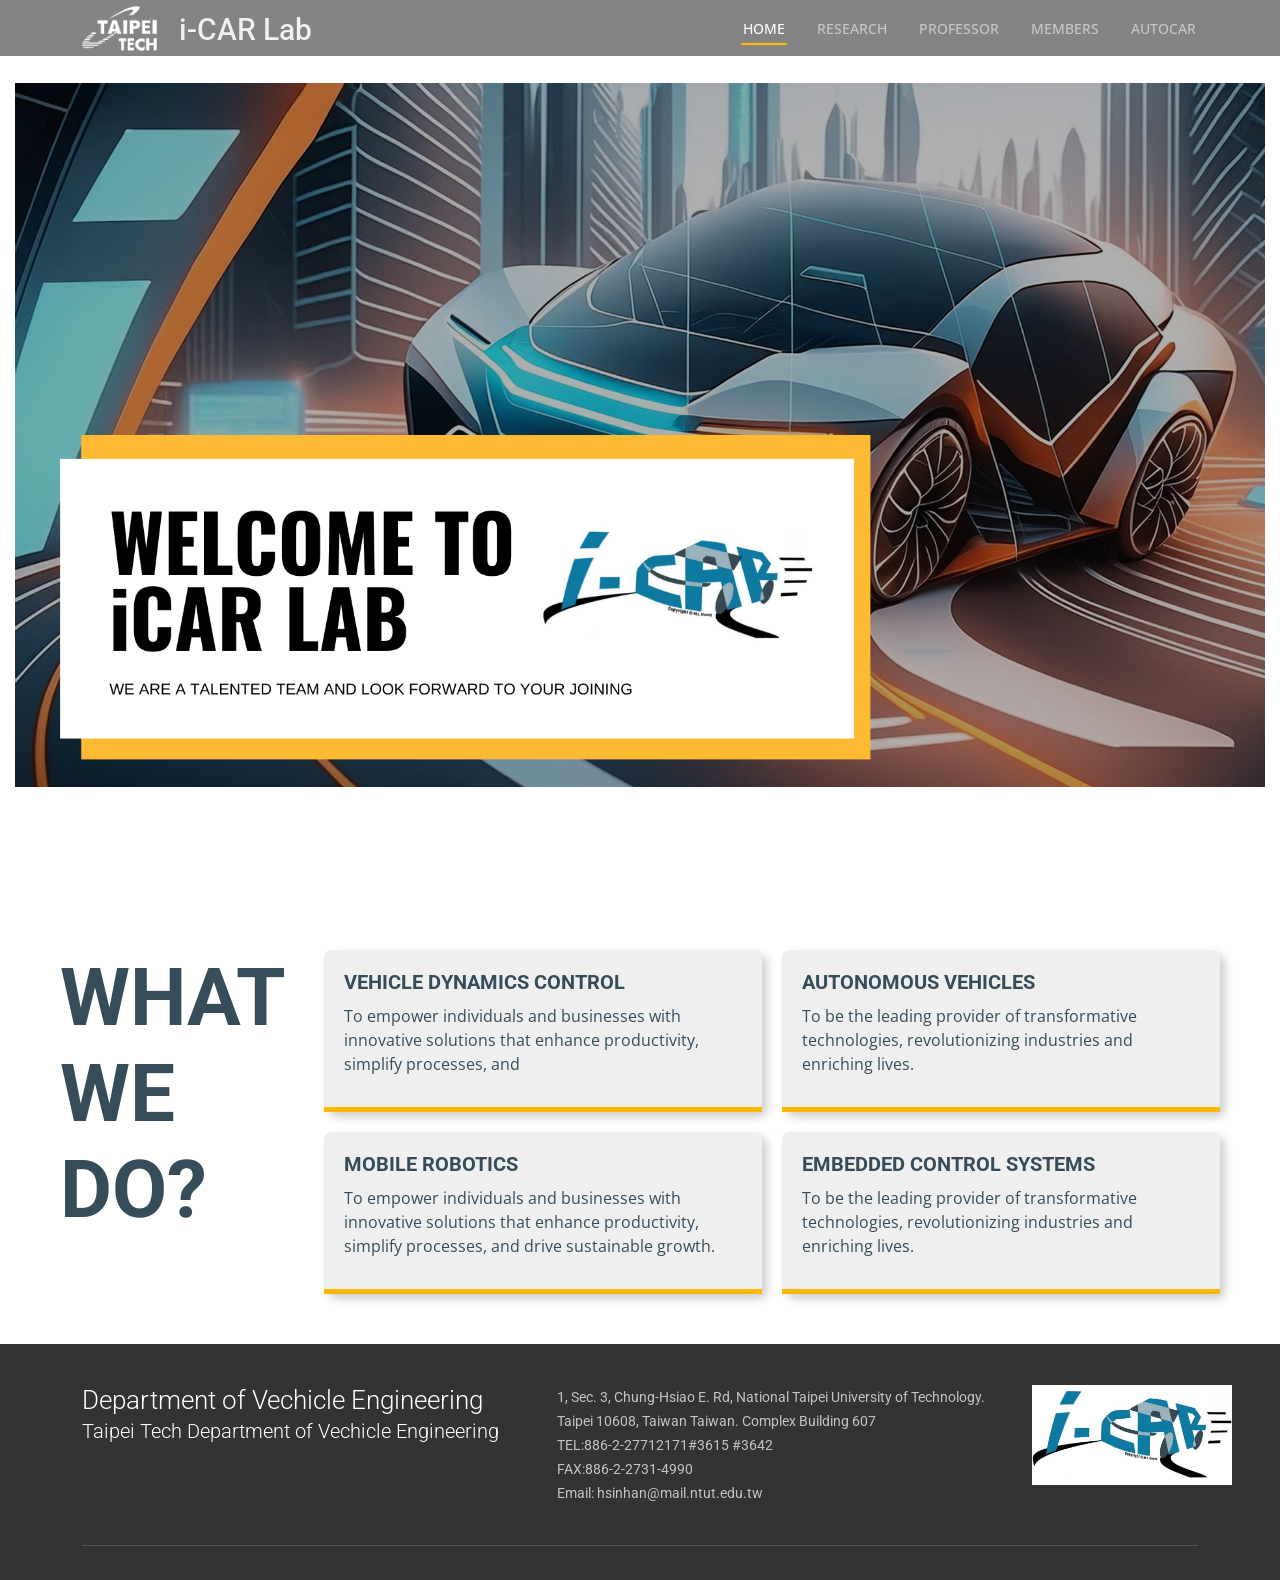
==== index.html @ d176ecb9 "update member" ====
<!DOCTYPE html>
<html lang="en">

<head>
  <meta charset="utf-8">
  <meta content="width=device-width, initial-scale=1.0" name="viewport">

  <title>i-CAR Lab</title>
  <meta content="" name="description">
  <meta content="" name="keywords">

  <!-- Favicons -->
  <link href="assets/img/logo.jpg" rel="icon">
  <link href="assets/img/logo.jpg" rel="apple-touch-icon">

  <!-- Google Fonts -->
  <link rel="preconnect" href="https://fonts.googleapis.com">
  <link rel="preconnect" href="https://fonts.gstatic.com" crossorigin>
  <link href="https://fonts.googleapis.com/css2?family=Open+Sans:ital,wght@0,300;0,400;0,500;0,600;0,700;1,300;1,400;1,600;1,700&family=Roboto:ital,wght@0,300;0,400;0,500;0,600;0,700;1,300;1,400;1,500;1,600;1,700&family=Work+Sans:ital,wght@0,300;0,400;0,500;0,600;0,700;1,300;1,400;1,500;1,600;1,700&display=swap" rel="stylesheet">

  <!-- Vendor CSS Files -->
  <link href="assets/vendor/bootstrap/css/bootstrap.min.css" rel="stylesheet">
  <link href="assets/vendor/bootstrap-icons/bootstrap-icons.css" rel="stylesheet">
  <link href="assets/vendor/fontawesome-free/css/all.min.css" rel="stylesheet">
  <link href="assets/vendor/aos/aos.css" rel="stylesheet">
  <link href="assets/vendor/glightbox/css/glightbox.min.css" rel="stylesheet">
  <link href="assets/vendor/swiper/swiper-bundle.min.css" rel="stylesheet">

  <!-- Template Main CSS File -->
  <link href="assets/css/main.css" rel="stylesheet">

  <!-- =======================================================
  * Template Name: UpConstruction
  * Updated: Mar 10 2023 with Bootstrap v5.2.3
  * Template URL: https://bootstrapmade.com/upconstruction-bootstrap-construction-website-template/
  * Author: BootstrapMade.com
  * License: https://bootstrapmade.com/license/
  ======================================================== -->
</head>

<body>
  <!-- ======= Hero Section ======= -->
  <section id="homepage">
    <div class="homepage-container">
      <a href="index.html" class="homepage-logo" data-aos="zoom-in"><img src="assets/img/2.png" alt=""></a>
    </div>
  </section><!-- End Hero -->

  <!-- ======= Header ======= -->
  <header id="header" class="fixed-top" style="background-color: rgba(22, 22, 21, 0.527)">
    <div class="container-fluid container-xl d-flex align-items-center justify-content-between" >
     
      <a href="index.html"  class="logo d-flex align-items-center">
        <img src="assets/img/rpage_wLogo.png" >
        <h1 class="test">	&ensp; i-CAR Lab</h1>
      </a>
     
      <nav id="navmenu" class="navmenu">
        <ul>
          <li><a href="index.html" class="active">Home</a></li>
          <li><a href="research.html">Research</a></li>
          <li><a href="professor.html">Professor</a></li>
          <li><a href="member.html">Members</a></li>
          <li><a href="autocar.html">AutoCar</a></li>
        </ul>
        <i class="mobile-nav-toggle d-xl-none bi bi-list"></i>
      </nav><!-- .navmenu -->

    </div>
  </header><!-- End Header -->


  <main id="main">

     <!-- ======= What We Do ======= -->
    <section class="what-we-do">

      <div class="intro-container">
        <h2>WHAT WE DO?</h2>

        <div class="grid-container">
          <div class="grid-item">
            <h3>VEHICLE DYNAMICS CONTROL</h3>
            <p>To empower individuals and businesses with innovative solutions that enhance productivity, simplify processes, and</p>
        </div>
        <div class="grid-item">
            <h3>AUTONOMOUS VEHICLES</h3>
            <p>To be the leading provider of transformative technologies, revolutionizing industries and enriching lives.</p>
        </div>
        <div class="grid-item">
            <h3>MOBILE ROBOTICS</h3>
            <p>To empower individuals and businesses with innovative solutions that enhance productivity, simplify processes, and drive sustainable growth.</p>
        </div>
        <div class="grid-item">
            <h3>EMBEDDED CONTROL SYSTEMS</h3>
            <p>To be the leading provider of transformative technologies, revolutionizing industries and enriching lives.</p>
        </div>

      </div>

    </section>

  </main><!-- End #main -->

  <!-- ======= Footer ======= -->
  <footer id="footer" class="footer">
   <div class="footer-content position-relative">
      <div class="container">
        <div class="row">
          <div class="col-lg-5 col-md-5 footer-info" >
            <br>
            <h3>Department of Vechicle Engineering</h3>
            <h5>Taipei Tech Department of Vechicle Engineering</h5>
            <br>
          </div>  <!--End footer info column-->

          
          <div class="col-lg-5 col-md-5 footer-links">
            <br>
            <p>
              1, Sec. 3, Chung-Hsiao E. Rd, National Taipei University of Technology.<br>
              Taipei 10608, Taiwan Taiwan. Complex Building 607<br>
              TEL:886-2-27712171#3615 #3642<br>
              FAX:886-2-2731-4990<br>
              Email: hsinhan@mail.ntut.edu.tw<br>
              <br>
          </p>
          </div><!-- End footer links column-->

          <div class="col-lg-2 col-md-2 footer-address">
            <br>
            <img src="assets/img/footer logo.jpg" height="100" width="200">
            <br>
          </div><!-- End footer links column-->
        </div>
      </div>
   </div>

   <div class="footer-legal text-center position-relative">
      <div class="container">
        <div class="copyright">
          <!-- &copy; Copyright <strong><span>UpConstruction</span></strong>. All Rights Reserved -->
        </div>
        <div class="credits">
          <!-- All the links in the footer should remain intact. -->
          <!-- You can delete the links only if you purchased the pro version. -->
          <!-- Licensing information: https://bootstrapmade.com/license/ -->
          <!-- Purchase the pro version with working PHP/AJAX contact form: https://bootstrapmade.com/upconstruction-bootstrap-construction-website-template/ -->
          <!-- Designed by <a href="https://bootstrapmade.com/">BootstrapMade</a> -->
        </div>
      </div>
   </div>

  </footer>
  <!-- End Footer -->

  <a href="#" class="scroll-top d-flex align-items-center justify-content-center"><i class="bi bi-arrow-up-short"></i></a>

  <div id="preloader"></div>

  <!-- Vendor JS Files -->
  <script src="assets/vendor/bootstrap/js/bootstrap.bundle.min.js"></script>
  <script src="assets/vendor/aos/aos.js"></script>
  <script src="assets/vendor/glightbox/js/glightbox.min.js"></script>
  <script src="assets/vendor/isotope-layout/isotope.pkgd.min.js"></script>
  <script src="assets/vendor/swiper/swiper-bundle.min.js"></script>
  <script src="assets/vendor/purecounter/purecounter_vanilla.js"></script>
  <script src="assets/vendor/php-email-form/validate.js"></script>

  <!-- Template Main JS File -->
  <script src="assets/js/main.js"></script>
  
  
</body>

</html>
---- assets/css/main.css ----
/**
* Template Name: UpConstruction
* Updated: Mar 10 2023 with Bootstrap v5.2.3
* Template URL: https://bootstrapmade.com/upconstruction-bootstrap-construction-website-template/
* Author: BootstrapMade.com
* License: https://bootstrapmade.com/license/
*/

/*--------------------------------------------------------------
# Set main reusable colors and fonts using CSS variables
# Learn more about CSS variables at https://developer.mozilla.org/en-US/docs/Web/CSS/Using_CSS_custom_properties
--------------------------------------------------------------*/
/* Fonts */
:root {
  --font-default: "Open Sans", system-ui, -apple-system, "Segoe UI", Roboto, "Helvetica Neue", Arial, "Noto Sans", "Liberation Sans", sans-serif, "Apple Color Emoji", "Segoe UI Emoji", "Segoe UI Symbol", "Noto Color Emoji";
  --font-primary: "Roboto", sans-serif;
  --font-secondary: "Work Sans", sans-serif;
}

/* Global Colors - The following color variables are used throughout the website. Updating them here will change the color scheme of the entire website */
:root { 
  --background-color: #ffffff; /* Background color for the entire website, including individual sections */
  --default-color: #364d59; /* Default color used for the majority of the text content across the entire website */
  --heading-color: #52565e; /* Color for headings, subheadings and title throughout the website */
  --accent-color: #feb900; /* Accent color that represents your brand on the website. It's used for buttons, links, and other elements that need to stand out */
  --contrast-color: #ffffff; /* The contrast color is used for elements when the background color is one of the heading, accent, or default colors. Its purpose is to ensure proper contrast and readability when placed over these more dominant colors */
}

/* Nav Menu Colors - The following color variables are used specifically for the navigation menu. They are separate from the global colors to allow for more customization options */
:root {
  --nav-color: rgba(255, 255, 255, 0.55);  /* The default color of the main navmenu links */
  --nav-hover-color: #ffffff; /* Applied to main navmenu links when they are hovered over or active */
  --nav-dropdown-background-color: #ffffff; /* Used as the background color for dropdown items that appear when hovering over primary navigation items */
  --nav-dropdown-color: #212529; /* Used for navigation links of the dropdown items in the navigation menu. */
  --nav-dropdown-hover-color: #feb900; /* Similar to --nav-hover-color, this color is applied to dropdown navigation links when they are hovered over. */
}

/* Smooth scroll */
:root {
  scroll-behavior: smooth;
}

/*--------------------------------------------------------------
# General
--------------------------------------------------------------*/
body {
  font-family: var(--font-default);
  color: var(--color-default);
  overflow-x: hidden;
  background-color: var(--background-color);
}

a {
  color: var(--color-primary);
  text-decoration: none;
}

a:hover {
  color: #ffc732;
  text-decoration: none;
}

h1,
h2,
h3,
h4,
h5,
h6 {
  font-family: var(--font-primary);
}


.platform video{
  max-width:100%; 
  height:auto;
  margin: auto;
  display: block;
 
}



/*--------------------------------------------------------------
# Global Sections
--------------------------------------------------------------*/
section,
.section {
  color: var(--default-color);
  background-color: var(--background-color);
  padding: 60px 0;
  scroll-margin-top: 92px;
  overflow: clip;
}

@media (max-width: 1199px) {

  section,
  .section {
    scroll-margin-top: 76px;
  }
}

/*--------------------------------------------------------------
# Global Section Titles
--------------------------------------------------------------*/
.section-title {
  text-align: center;
  padding-bottom: 60px;
  position: relative;
}

.section-title h2 {
  font-size: 32px;
  font-weight: 700;
  position: relative;
}

.section-title h2:before,
.section-title h2:after {
  content: "";
  width: 50px;
  height: 2px;
  background: var(--accent-color);
  display: inline-block;
}

.section-title h2:before {
  margin: 0 15px 10px 0;
}

.section-title h2:after {
  margin: 0 0 10px 15px;
}

.section-title p {
  margin-bottom: 0;
}
/*--------------------------------------------------------------
# Sections & Section Header
--------------------------------------------------------------*/
section {
  padding: 80px 0;
  overflow: hidden;
}

.demo-index {
  position: relative;
  top: -140px;
  left: 80px;
}

.section-bg {
  background-color: #f5f6f7;
}

.section-header {
  text-align: center;
  padding-bottom: 70px;
}

.section-header h2 {
  font-size: 32px;
  font-weight: 700;
  position: relative;
  color: #2e3135;
}

.section-header h2:before,
.section-header h2:after {
  content: "";
  width: 50px;
  height: 2px;
  background: var(--color-primary);
  display: inline-block;
}

.section-header h2:before {
  margin: 0 15px 10px 0;
}

.section-header h2:after {
  margin: 0 0 10px 15px;
}

.section-header p {
  margin: 0 auto 0 auto;
}

@media (min-width: 1199px) {
  .section-header p {
    max-width: 60%;
  }
}

/*--------------------------------------------------------------
# Scroll top button
--------------------------------------------------------------*/
.scroll-top {
  position: fixed;
  visibility: hidden;
  opacity: 0;
  right: 15px;
  bottom: 15px;
  z-index: 99999;
  background-color: var(--accent-color);
  width: 40px;
  height: 40px;
  border-radius: 4px;
  transition: all 0.4s;
}

.scroll-top i {
  font-size: 24px;
  color: var(--default-color);
  line-height: 0;
}

.scroll-top:hover {
  background-color: color-mix(in srgb, var(--accent-color), transparent 20%);
  color: var(--contrast-color);
}

.scroll-top.active {
  visibility: visible;
  opacity: 1;
}

/*--------------------------------------------------------------
# Preloader
--------------------------------------------------------------*/
#preloader {
  position: fixed;
  inset: 0;
  z-index: 999999;
  overflow: hidden;
  background: #fff;
  transition: all 0.6s ease-out;
}

#preloader:before {
  content: "";
  position: fixed;
  top: calc(50% - 30px);
  left: calc(50% - 30px);
  border: 6px solid #fff;
  border-color: var(--color-primary) transparent var(--color-primary) transparent;
  border-radius: 50%;
  width: 60px;
  height: 60px;
  animation: animate-preloader 1.5s linear infinite;
}

@keyframes animate-preloader {
  0% {
    transform: rotate(0deg);
  }

  100% {
    transform: rotate(360deg);
  }
}

/*--------------------------------------------------------------
# Disable aos animation delay on mobile devices
--------------------------------------------------------------*/
@media screen and (max-width: 768px) {
  [data-aos-delay] {
    transition-delay: 0 !important;
  }
}

/*--------------------------------------------------------------
# Global Page Titles & Breadcrumbs
--------------------------------------------------------------*/
.page-title {
  --background-color: #000000;
  --heading-color: var(--contrast-color);
  --default-color: var(--contrast-color);
  color: var(--default-color);
  background-color: var(--background-color);
  background-size: cover;
  background-position: center;
  background-repeat: no-repeat;
  padding: 160px 0 60px 0;
  text-align: center;
  position: relative;
}

.page-title:before {
  content: "";
  background-color: color-mix(in srgb, var(--background-color), transparent 40%);
  position: absolute;
  inset: 0;
}

.page-title h1 {
  font-size: 56px;
  font-weight: 500;
  margin-bottom: 10px;
}

.page-title .breadcrumbs ol {
  display: flex;
  flex-wrap: wrap;
  list-style: none;
  justify-content: center;
  padding: 0;
  margin: 0;
  font-size: 16px;
  font-weight: 500;
}

.page-title .breadcrumbs ol li+li {
  padding-left: 10px;
}

.page-title .breadcrumbs ol li+li::before {
  content: "/";
  display: inline-block;
  padding-right: 10px;
  color: color-mix(in srgb, var(--default-color), transparent 20%);
}


/*--------------------------------------------------------------
# Header
--------------------------------------------------------------*/
.header {
  z-index: 997;
  position: absolute;
  padding: 30px 0;
  top: 0;
  left: 0;
  right: 0;
}

.test{
  font-size: 30px;
  margin-top: 12px;
  font-weight: 480;
  color: #f0f1f2;
}

.header .logo img {
  max-height: 40px;
  margin-right: 6px;
}

.header .logo h1 {
  font-size: 24px;
  font-weight: 700;
  color: #fff;
  margin-bottom: 0;
  font-family: var(--font-primary);
  vertical-align: middle;
}

.header .logo h1 span {
  color: var(--color-primary);

}
@media (min-width: 1280px) {
  .get-started-btn {
    margin: 0 15px 0 0;
    padding: 6px 18px;
  }
}
/*--------------------------------------------------------------
# Desktop Navigation
--------------------------------------------------------------*/
@media (min-width: 800px) {
  .navmenu {
    padding: 0;
  }

  .mobile-nav-toggle {
    display: none; /* 在桌面視圖中隱藏漢堡菜單 */
  }

  .navmenu ul {
    margin: 0;
    padding: 0;
    display: flex;
    list-style: none;
    align-items: center;
  }

  .navmenu li {
    position: relative;
  }

  .navmenu>ul>li {
    white-space: nowrap;
    padding: 15px 14px;
  }

  .navmenu>ul>li:last-child {
    padding-right: 0;
  }

  .navmenu a,
  .navmenu a:focus {
    color: var(--nav-color);
    font-size: 14px;
    padding: 0 2px;
    font-family: var(--nav-font);
    font-weight: 500;
    display: flex;
    align-items: center;
    justify-content: space-between;
    white-space: nowrap;
    transition: 0.3s;
    position: relative;
    text-transform: uppercase;
  }

  .navmenu a i,
  .navmenu a:focus i {
    font-size: 12px;
    line-height: 0;
    margin-left: 5px;
    transition: 0.3s;
  }

  .navmenu>ul>li>a:before {
    content: "";
    position: absolute;
    height: 2px;
    bottom: -6px;
    left: 0;
    background-color: var(--accent-color);
    visibility: hidden;
    width: 0px;
    transition: all 0.3s ease-in-out 0s;
  }

  .navmenu a:hover:before,
  .navmenu li:hover>a:before,
  .navmenu .active:before {
    visibility: visible;
    width: 100%;
  }

  .navmenu li:hover>a,
  .navmenu .active,
  .navmenu .active:focus {
    color: var(--nav-hover-color);
  }

  .navmenu .dropdown ul {
    margin: 0;
    padding: 10px 0;
    background: var(--nav-dropdown-background-color);
    display: block;
    position: absolute;
    visibility: hidden;
    left: 14px;
    top: 130%;
    opacity: 0;
    transition: 0.3s;
    border-radius: 4px;
    z-index: 99;
    box-shadow: 0px 0px 30px rgba(0, 0, 0, 0.1);
  }

  .navmenu .dropdown ul li {
    min-width: 200px;
  }

  .navmenu .dropdown ul a {
    padding: 10px 20px;
    font-size: 15px;
    text-transform: none;
    font-weight: 400;
    color: var(--nav-dropdown-color);
  }

  .navmenu .dropdown ul a i {
    font-size: 12px;
  }

  .navmenu .dropdown ul a:hover,
  .navmenu .dropdown ul .active:hover,
  .navmenu .dropdown ul li:hover>a {
    color: var(--nav-dropdown-hover-color);
  }

  .navmenu .dropdown:hover>ul {
    opacity: 1;
    top: 100%;
    visibility: visible;
  }

  .navmenu .dropdown .dropdown ul {
    top: 0;
    left: -90%;
    visibility: hidden;
  }

  .navmenu .dropdown .dropdown:hover>ul {
    opacity: 1;
    top: 0;
    left: -100%;
    visibility: visible;
  }
}

/* Mobile Navigation */
@media (max-width: 799px) {
  .mobile-nav-toggle {
    display: block; /* 在手機視圖中顯示漢堡菜單 */
    color: var(--nav-color);
    font-size: 28px;
    line-height: 0;
    margin-right: 10px;
    cursor: pointer;
    transition: color 0.3s;
  }

  .navmenu {
    padding: 0;
    z-index: 9997;
  }

  .navmenu ul {
    display: none;
    position: absolute;
    inset: 60px 20px 20px 20px;
    padding: 10px 0;
    margin: 0;
    border-radius: 6px;
    background-color: var(--nav-dropdown-background-color);
    border: 1px solid color-mix(in srgb, var(--default-color), transparent 90%);
    box-shadow: none;
    overflow-y: auto;
    transition: 0.3s;
    z-index: 9998;
  }

  .navmenu a,
  .navmenu a:focus {
    color: var(--nav-dropdown-color);
    padding: 10px 20px;
    font-family: var(--nav-font);
    font-size: 17px;
    font-weight: 500;
    display: flex;
    align-items: center;
    justify-content: space-between;
    white-space: nowrap;
    transition: 0.3s;
  }

  .navmenu a i,
  .navmenu a:focus i {
    font-size: 12px;
    line-height: 0;
    margin-left: 5px;
    width: 30px;
    height: 30px;
    display: flex;
    align-items: center;
    justify-content: center;
    border-radius: 50%;
    transition: 0.3s;
    background-color: color-mix(in srgb, var(--accent-color), transparent 90%);
  }

  .navmenu a i:hover,
  .navmenu a:focus i:hover {
    background-color: var(--accent-color);
    color: var(--contrast-color);
  }

  .navmenu a:hover,
  .navmenu .active,
  .navmenu .active:focus {
    color: var(--nav-dropdown-hover-color);
  }

  .navmenu .active i,
  .navmenu .active:focus i {
    background-color: var(--accent-color);
    color: var(--contrast-color);
    transform: rotate(180deg);
  }

  .navmenu .dropdown ul {
    position: static;
    display: none;
    z-index: 99;
    padding: 10px 0;
    margin: 10px 20px;
    background-color: var(--nav-dropdown-background-color);
    transition: all 0.5s ease-in-out;
  }

  .navmenu .dropdown ul ul {
    background-color: rgba(33, 37, 41, 0.1);
  }

  .navmenu .dropdown>.dropdown-active {
    display: block;
    background-color: rgba(33, 37, 41, 0.03);
  }

  .mobile-nav-active {
    overflow: hidden;
  }

  .mobile-nav-active .mobile-nav-toggle {
    color: #fff;
    position: absolute;
    font-size: 32px;
    top: 15px;
    right: 15px;
    margin-right: 0;
    z-index: 9999;
  }

  .mobile-nav-active .navmenu {
    position: fixed;
    overflow: hidden;
    inset: 0;
    background: rgba(33, 37, 41, 0.8);
    transition: 0.3s;
  }

  .mobile-nav-active .navmenu>ul {
    display: block;
  }
}


/*--------------------------------------------------------------
# Get Started Section
--------------------------------------------------------------*/

.get-started .content {
  padding: 30px 0;
}

.get-started .content h3 {
  font-size: 36px;
  color: var(--color-secondary);
  font-weight: 600;
  margin-bottom: 25px;
  padding-bottom: 25px;
  position: relative;
}

.get-started .content h3:after {
  content: "";
  position: absolute;
  display: block;
  width: 60px;
  height: 4px;
  background: var(--color-primary);
  left: 0;
  bottom: 0;
}


.get-started .content p {
  font-size: 24px;
}



.get-started .bio-photo {
  text-align: center;
}

.get-started .bio-photo img {
  border-radius: 5px;
  margin-top: 20px;
  max-width: 300px;
  height: auto;
}

.get-started .bio-content {
  display: flex;
  flex-direction: column;
  justify-content: center;
}

.get-started .bio-content .content {
  order: 1;
}

.get-started .bio-content .bio-photo {
  order: 2;
}

/* 小螢幕設備的調整 */
@media (max-width: 575px) {
  .get-started .content {
    padding: 20px;
  }

  .get-started .content h3 {
    font-size: 24px;
  }

  .get-started .content p {
    font-size: 14px;
  }
}
/*--------------------------------------------------------------
# Constructions Section
--------------------------------------------------------------*/
.constructions .card-item {
  border: 1px solid rgba(82, 86, 94, 0.2);
  background: #fff;
  position: relative;
  border-radius: 0;
}

.constructions .card-item .card-bg {
  min-height: 300px;
  background-size: cover;
  background-position: center;
  background-repeat: no-repeat;
}

.constructions .card-item .card-body {
  padding: 30px;
}

.constructions .card-item h4 {
  font-weight: 700;
  font-size: 20px;
  margin-bottom: 15px;
  color: var(--color-secondary);
}

.constructions .card-item p {
  color: var(--color-secondary);
  margin: 0;
}

/*--------------------------------------------------------------
# What We Do
--------------------------------------------------------------*/
.what-we-do {
  padding: 50px 20px;
}

.intro-container{
  max-width: 1200px;
  margin: 0 auto;
  padding: 0 20px;
  display: grid;
  grid-template-columns: 1fr;
}

h2 {
  font-size: 5rem;
  font-weight: 700;
  margin-bottom: 30px;
}

.grid-container {
  display: grid;
  grid-template-columns: 1fr;
  gap: 20px;
  margin-left: 40px; /* 大螢幕上增加更多間距 */
}

.grid-item {
  background-color: #efefef;
  padding: 20px;
  border-radius: 8px;
  box-shadow: 5px 5px 10px rgba(0, 0, 0, 0.2);
  transition: transform 0.3s, box-shadow 0.3s;
  position: relative;
}

.grid-item:hover {
  transform: translateY(-10px);
  box-shadow: 10px 10px 15px rgba(0, 0, 0, 0.3);
}

.grid-item h3 {
  font-size: 1.25rem;
  font-weight: 700;
  margin-bottom: 10px;
}

.grid-item p {
  font-size: 1rem;
  line-height: 1.5;
}

.grid-item:after {
  content: "";
  display: block;
  width: 100%;
  height: 5px;
  background-color: #feb900; /* 修改這裡的顏色 */
  position: absolute;
  bottom: 0;
  left: 0;
  transition: width 0.3s;
}

.grid-item:hover:after {
  width: 0;
  background-color: #feb900; /* 確保這裡的顏色也修改 */
}

@media (min-width: 992px) {
  .container {
      grid-template-columns: 1fr 2fr;
  }

  .grid-container {
      grid-template-columns: 1fr 1fr;
  }

  h2 {
      grid-column: 1 / 2;
      grid-row: 1 / 2;
  }

  .grid-container {
      grid-column: 2 / 3;
      grid-row: 1 / 2;
  }
}


/*--------------------------------------------------------------
# Patents Section
--------------------------------------------------------------*/
.patents {
  background-color: color-mix(in srgb, var(--default-color), transparent 95%);
}

.patents .patents-item {
  padding: 40px;
  box-shadow: 0px 0 30px color-mix(in srgb, var(--default-color), transparent 90%);
  background-color: var(--contrast-color);
  height: 100%;
}

.patents .patents-item .icon {
  width: 48px;
  height: 48px;
  position: relative;
  margin-bottom: 50px;
}

.patents .patents-item .icon i {
  color: var(--heading-color);
  font-size: 56px;
  transition: ease-in-out 0.3s;
  z-index: 2;
  position: relative;
}

.patents .patents-item .icon img {
  width: 70px;
  height: 70px;
  display: block;
  margin: 0 auto;
  position: relative; /* 保持相對定位 */
  z-index: 3; /* 設置較高的 z-index 值，確保在最上層 */
}

.patents .patents-item .icon:before {
  position: absolute;
  content: "";
  height: 100%;
  width: 100%;
  background: color-mix(in srgb, var(--heading-color), transparent 95%);
  border-radius: 50px;
  z-index: 1;
  top: 10px;
  right: -20px;
  transition: 0.3s;
}

.patents .patents-item h3 {
  color: color-mix(in srgb, var(--heading-color), transparent 20%);
  font-weight: 700;
  margin: 0 0 20px 0;
  padding-bottom: 8px;
  font-size: 22px;
  position: relative;
  display: inline-block;
  border-bottom: 4px solid color-mix(in srgb, var(--heading-color), transparent 90%);
  transition: 0.3s;
}

.patents .patents-item p {
  line-height: 24px;
  font-size: 14px;
  margin-bottom: 0;
}

.patents .patents-item .readmore {
  margin-top: 15px;
  display: inline-block;
  color: color-mix(in srgb, var(--default-color), transparent 30%);
}

.patents .patents-item:hover .icon i {
  color: var(--heading-color);
}

.patents .patents-item:hover .icon:before {
  background: var(--accent-color);
}

.patents .patents-item:hover h3 {
  border-color: var(--accent-color);
  color: var(--heading-color);
}

.patents .patents-item:hover .readmore {
  color: var(--accent-color);
}


/*--------------------------------------------------------------
# Paper  Section
--------------------------------------------------------------*/
.paper .features-image {
  position: relative;
  min-height: 400px;
}

.paper .features-image img {
  position: absolute;
  inset: 0;
  display: block;
  width: 100%;
  height: 100%;
  object-fit: cover;
  z-index: 1;
}

.paper h3 {
  font-size: 28px;
  font-weight: 700;
  margin-bottom: 20px;
  padding-bottom: 20px;
  position: relative;
}

.paper h3:after {
  content: "";
  background: var(--accent-color);
  position: absolute;
  display: block;
  width: 50px;
  height: 3px;
  left: 0;
  bottom: 0;
}

.paper .icon-box {
  margin-top: 50px;
}

.paper .icon-box i {
  color: var(--accent-color);
  background-color: var(--contrast-color);
  display: flex;
  align-items: center;
  justify-content: center;
  margin-right: 25px;
  font-size: 28px;
  width: 56px;
  height: 56px;
  border-radius: 4px;
  line-height: 0;
  box-shadow: 0px 2px 30px color-mix(in srgb, var(--default-color), transparent 90%);
  transition: 0.3s;
}

.paper .icon-box:hover i {
  background-color: var(--accent-color);
  color: var(--contrast-color);
}

.paper .icon-box h4 {
  font-weight: 700;
  margin-bottom: 10px;
  font-size: 18px;
}

.paper .icon-box h4 a {
  color: var(--heading-color);
  transition: 0.3s;
}

.paper .icon-box h4 a:hover {
  color: var(--accent-color);
}

.paper .icon-box p {
  line-height: 24px;
  font-size: 14px;
  margin-bottom: 0;
}

/*--------------------------------------------------------------
# Features Section
--------------------------------------------------------------*/
.features .nav-tabs {
  border: 0;
}

.features .nav-link {
  padding: 15px 0;
  transition: 0.3s;
  color: var(--color-secondary);
  border-radius: 0;
  display: flex;
  align-items: center;
  justify-content: center;
  cursor: pointer;
  height: 100%;
  border: 0;
  border-bottom: 4px solid #e2e4e6;
}

.features .nav-link i {
  padding-right: 15px;
  font-size: 48px;
}

.features .nav-link h4 {
  font-size: 18px;
  font-weight: 600;
  margin: 0;
}

@media (max-width: 575px) {
  .features .nav-link h4 {
    font-size: 16px;
  }
}

.features .nav-link:hover {
  color: var(--color-primary);
}

.features .nav-link.active {
  color: var(--color-primary);
  background-color: transparent;
  border-color: var(--color-primary);
}

.features .tab-content {
  margin-top: 30px;
}

.features .tab-pane h3 {
  font-weight: 700;
  font-size: 32px;
  position: relative;
  margin-bottom: 20px;
  padding-bottom: 20px;
}

.features .tab-pane h3:after {
  content: "";
  position: absolute;
  display: block;
  width: 60px;
  height: 3px;
  background: var(--color-primary);
  left: 0;
  bottom: 0;
}

.features .tab-pane ul {
  list-style: none;
  padding: 0;
}

.features .tab-pane ul li {
  padding-top: 10px;
  font-weight:bold;
  line-height:1.5;
}

.features .tab-pane ul i {
  font-size: 20px;
  padding-right: 4px;
  color: var(--color-primary);
}

.features .tab-pane p:last-child {
  margin-bottom: 0;
}

/*--------------------------------------------------------------
# Our Projects Section
--------------------------------------------------------------*/
.projects .portfolio-flters {
  padding: 0;
  margin: 0 auto 20px auto;
  list-style: none;
  text-align: center;
}

.projects .portfolio-flters li {
  cursor: pointer;
  display: inline-block;
  padding: 0;
  font-size: 18px;
  font-weight: 500;
  margin: 0 10px;
  line-height: 1;
  margin-bottom: 5px;
  transition: all 0.3s ease-in-out;
}

.projects .portfolio-flters li:hover,
.projects .portfolio-flters li.filter-active {
  color: var(--color-primary);
}

.projects .portfolio-flters li:first-child {
  margin-left: 0;
}

.projects .portfolio-flters li:last-child {
  margin-right: 0;
}

@media (max-width: 575px) {
  .projects .portfolio-flters li {
    font-size: 14px;
    margin: 0 5px;
  }
}

.projects .portfolio-content {
  position: relative;
  overflow: hidden;
}

.projects .portfolio-content img {
  transition: 0.3s;
}

.projects .portfolio-content .portfolio-info {
  opacity: 0;
  position: absolute;
  inset: 0;
  z-index: 3;
  transition: all ease-in-out 0.3s;
  background: rgba(0, 0, 0, 0.6);
  padding: 15px;
}

.projects .portfolio-content .portfolio-info h4 {
  font-size: 14px;
  padding: 5px 10px;
  font-weight: 400;
  color: #fff;
  display: inline-block;
  background-color: var(--color-primary);
}

.projects .portfolio-content .portfolio-info p {
  position: absolute;
  bottom: 10px;
  text-align: center;
  display: inline-block;
  left: 0;
  right: 0;
  font-size: 16px;
  font-weight: 600;
  color: rgba(255, 255, 255, 0.8);
}

.projects .portfolio-content .portfolio-info .preview-link,
.projects .portfolio-content .portfolio-info .details-link {
  position: absolute;
  left: calc(50% - 40px);
  font-size: 26px;
  top: calc(50% - 14px);
  color: #fff;
  transition: 0.3s;
  line-height: 1.2;
}

.projects .portfolio-content .portfolio-info .preview-link:hover,
.projects .portfolio-content .portfolio-info .details-link:hover {
  color: var(--color-primary);
}

.projects .portfolio-content .portfolio-info .details-link {
  left: 50%;
  font-size: 34px;
  line-height: 0;
}

.projects .portfolio-content:hover .portfolio-info {
  opacity: 1;
}

.projects .portfolio-content:hover img {
  transform: scale(1.1);
}

/*--------------------------------------------------------------
# Testimonials Section
--------------------------------------------------------------*/
.testimonials .testimonial-wrap {
  padding-left: 50px;
}

.testimonials .testimonials-carousel,
.testimonials .testimonials-slider {
  overflow: hidden;
}

.testimonials .testimonial-item {
  box-sizing: content-box;
  padding: 30px 30px 30px 60px;
  margin: 0 15px 30px 0;
  min-height: 200px;
  box-shadow: 0px 2px 20px rgba(82, 86, 94, 0.1);
  position: relative;
  background: #fff;
}

.testimonials .testimonial-item .testimonial-img {
  width: 90px;
  border-radius: 10px;
  border: 6px solid #fff;
  position: absolute;
  left: -45px;
}

.testimonials .testimonial-item h3 {
  font-size: 18px;
  font-weight: bold;
  margin: 10px 0 5px 0;
  color: #000;
}

.testimonials .testimonial-item h4 {
  font-size: 14px;
  color: #999;
  margin: 0;
}

.testimonials .testimonial-item .stars {
  margin: 10px 0;
}

.testimonials .testimonial-item .stars i {
  color: #ffc107;
  margin: 0 1px;
}

.testimonials .testimonial-item .quote-icon-left,
.testimonials .testimonial-item .quote-icon-right {
  color: #ffd565;
  font-size: 26px;
  line-height: 0;
}

.testimonials .testimonial-item .quote-icon-left {
  display: inline-block;
  left: -5px;
  position: relative;
}

.testimonials .testimonial-item .quote-icon-right {
  display: inline-block;
  right: -5px;
  position: relative;
  top: 10px;
  transform: scale(-1, -1);
}

.testimonials .testimonial-item p {
  font-style: italic;
  margin: 15px auto 15px auto;
}

.testimonials .swiper-pagination {
  margin-top: 20px;
  position: relative;
}

.testimonials .swiper-pagination .swiper-pagination-bullet {
  width: 12px;
  height: 12px;
  background-color: #d5d7da;
  opacity: 1;
}

.testimonials .swiper-pagination .swiper-pagination-bullet-active {
  background-color: var(--color-primary);
}

@media (max-width: 767px) {
  .testimonials .testimonial-wrap {
    padding-left: 0;
  }

  .testimonials .testimonials-carousel,
  .testimonials .testimonials-slider {
    overflow: hidden;
  }

  .testimonials .testimonial-item {
    padding: 30px;
    margin: 15px;
  }

  .testimonials .testimonial-item .testimonial-img {
    position: static;
    left: auto;
  }
}


/*--------------------------------------------------------------
# About Section
--------------------------------------------------------------*/
.about .inner-title {
  font-size: 2.75rem;
  font-weight: 700;
  margin: 30px 0;
  margin-top: 40px;
  white-space: nowrap; /* 防止換行 */
}

@media (min-width: 991px) {
  .about .inner-title {
    max-width: 65%;
    margin: 40px 0 80px 0; /* 調整大螢幕下的邊距 */
  }
}

.about .our-story {
  padding: 30px;
  background-color: color-mix(in srgb, var(--default-color), transparent 96%);
}

@media (min-width: 991px) {
  .about .our-story {
    padding-right: 35%;
    margin-top: -30px; /* 調整 margin-top 來避免移動 */
  }
}

.about .our-story h4 {
  text-transform: uppercase;
  font-size: 1.1rem;
  color: color-mix(in srgb, var(--default-color), transparent 50%);
}

.about .our-story h3 {
  font-size: 2.25rem;
  font-weight: 700;
  color: color-mix(in srgb, var(--default-color), transparent 20%);
}


.about .our-story p:last-child {
  margin-bottom: 0;

}

.about ul {
  list-style: none;
  padding: 0;
  font-size: 15px;
}

.about ul li {
  padding: 5px 0;
  display: flex;
  align-items: center;
  overflow: hidden; /* 防止文字超出邊界 */
  white-space: nowrap; /* 防止自動換行 */
  text-overflow: ellipsis; /* 文字超出顯示省略號 */
}

@media (min-width: 992px) {
  .about ul li {
    white-space: normal; /* 大螢幕上正常顯示 */
    overflow: visible; /* 大螢幕上顯示完整文字 */
    text-overflow: clip; /* 大螢幕上不顯示省略號 */
  }
}

.about ul i {
  font-size: 1.25rem;
  margin-right: 0.5rem;
  line-height: 1.2;
  color: var(--accent-color);
}

.about .watch-video {
  display: flex;
  align-items: center;
}

.about .watch-video .link-container {
  display: flex;
  align-items: center;
  margin-right: 20px; /* 增加右邊距離使兩個連結分開 */
}

.about .watch-video .link-container a {
  font-weight: 600;
  color: color-mix(in srgb, var(--default-color), transparent 20%);
  margin-left: 8px;
  transition: 0.3s;
}

.about .watch-video i {
  font-size: 2rem;
  transition: 0.3s;
  color: var(--accent-color);
}

.about .watch-video a {
  font-weight: 600;
  color: color-mix(in srgb, var(--default-color), transparent 20%);
  margin-left: 8px;
  transition: 0.3s;
  display: inline-block; /* 確保鏈結是行內塊元素，便於樣式控制 */
}

.about .watch-video .link-container a:hover {
  color: var(--accent-color);
}

.about .about-img {
  min-height: 400px; /* 調整最小高度以縮小圖片 */
  position: relative;
}

@media (min-width: 992px) {
  .about .about-img {
    position: absolute;
    top: 10px;
    right: 10%;
    width: 30%; /* 設置寬度以縮小圖片 */
    height: 600px; /* 調整高度以保持垂直長方形 */
  }
}

.about .about-img img {
  position: absolute;
  inset: 0;
  display: block;
  width: 100%;
  height: 100%;
  object-fit: cover;
  object-position: center;
  z-index: 1;
}

/*--------------------------------------------------------------
# Stats Counter Section
--------------------------------------------------------------*/
.stats-counter .stats-item {
  background: #fff;
  box-shadow: 0px 0 30px rgba(82, 86, 94, 0.05);
  padding: 30px;
}

.stats-counter .stats-item i {
  font-size: 42px;
  line-height: 0;
  margin-right: 20px;
  color: var(--color-primary);
}

.stats-counter .stats-item span {
  font-size: 36px;
  display: block;
  font-weight: 600;
  color: var(--color-secondary);
}

.stats-counter .stats-item p {
  padding: 0;
  margin: 0;
  font-family: var(--font-primary);
  font-size: 14px;
}

/*--------------------------------------------------------------
# Our Team Section
--------------------------------------------------------------*/
.team .member {
  position: relative;
}

.team .member .member-img {
  margin: 0 auto;
  border-radius: 50%;
  overflow: hidden;
  position: relative;
  width: 200px; /* 增大寬度 */
  height: 200px; /* 增大高度 */
}


@media (max-width: 1024px) {
  .team .member .member-img {
    margin: 0 auto;
    width: 120px;
    height: 120px;
  }
}

@media (min-width: 768px) and (max-width: 1024px) {
  .team .member {
    margin: 0 auto;
    flex: 0 0 33.3333%; /* 每行顯示三個成員 */
    max-width: 33.3333%; /* 每行顯示三個成員 */
  }
}

@media (max-width: 576px) {
  .team .member {
    margin: 0 auto;
    flex: 0 0 50%; /* 每行顯示兩個成員 */
    max-width: 50%; /* 每行顯示兩個成員 */
  }
}

.team .member .member-img img {
  width: 100%; /* 確保圖片填滿容器 */
  height: 100%; /* 確保圖片填滿容器 */
  object-fit: cover; /* 保持圖片比例 */
  position: relative;
  z-index: 1;
}

.team .member .member-img .social {
  position: absolute;
  inset: 0;
  background-color: rgba(0, 0, 0, 0.6);
  display: flex;
  justify-content: center;
  align-items: center;
  z-index: 2;
  padding-bottom: 20px;
  transition: 0.3s;
  visibility: hidden;
  opacity: 0;
}

.team .member .member-img .social a {
  transition: 0.3s;
  color: #fff;
  font-size: 20px;
  margin: 0 8px;
}

.team .member .member-img .social a:hover {
  color: var(--color-primary);
}

.team .member .member-info {
  margin-top: 30px;
}

.team .member .member-info h4 {
  font-weight: 700;
  margin-bottom: 6px;
  font-size: 18px;
  color: var(--color-secondary);
}

.team .member .member-info span {
  font-style: italic;
  display: block;
  font-size: 15px;
  color: #838893;
  margin-bottom: 10px;
}

.team .member .member-info p {
  margin-bottom: 0;
  font-size: 14px;
}

.team .member:hover .member-img .social {
  padding-bottom: 0;
  visibility: visible;
  opacity: 1;
}




/*--------------------------------------------------------------
# Servie Cards Section
--------------------------------------------------------------*/
.services-cards h3 {
  font-size: 20px;
  font-weight: 700;
  color: var(--color-secondary);
}

.services-cards p {
  font-size: 15px;
}

.services-cards ul li {
  display: flex;
  align-items: center;
  font-size: 14px;
  padding-top: 10px;
}

.services-cards ul li i {
  font-size: 16px;
  color: var(--color-primary);
  margin-right: 6px;
}

/*--------------------------------------------------------------
# AutoCar Title
--------------------------------------------------------------*/
.autocar-title{
  min-height: 30vh;
  position: relative;
  background-size: cover;
  background-position: center;
  background-repeat: no-repeat;
  margin-bottom: -100px;
}

.autocar-title h2 {
  font-size: 56px;
  font-weight: 500;
  margin-bottom: 10px;
}

.autocar-title .breadcrumbs ol {
  display: flex;
  flex-wrap: wrap;
  list-style: none;
  justify-content: center;
  padding: 0;
  margin: 0;
  font-size: 16px;
  font-weight: 500;
}

.autocar-title .breadcrumbs ol li+li {
  padding-left: 10px;
}

.autocar-title .breadcrumbs ol li+li::before {
  content: "/";
  display: inline-block;
  padding-right: 10px;
  color: color-mix(in srgb, var(--default-color), transparent 20%);
}

/*--------------------------------------------------------------
# Projet Details Section
--------------------------------------------------------------*/
.project-details .portfolio-details-slider img {
  width: 100%;
}

.project-details .portfolio-details-slider .swiper-pagination .swiper-pagination-bullet {
  width: 12px;
  height: 12px;
  background-color: rgba(255, 255, 255, 0.7);
  opacity: 1;
}

.project-details .portfolio-details-slider .swiper-pagination .swiper-pagination-bullet-active {
  background-color: var(--color-primary);
}

.project-details .swiper-button-prev,
.project-details .swiper-button-next {
  width: 48px;
  height: 48px;
}

.project-details .swiper-button-prev:after,
.project-details .swiper-button-next:after {
  color: rgba(255, 255, 255, 0.8);
  background-color: rgba(0, 0, 0, 0.2);
  font-size: 24px;
  border-radius: 50%;
  width: 48px;
  height: 48px;
  display: flex;
  align-items: center;
  justify-content: center;
  transition: 0.3s;
}

.project-details .swiper-button-prev:hover:after,
.project-details .swiper-button-next:hover:after {
  background-color: rgba(0, 0, 0, 0.6);
}

@media (max-width: 575px) {

  .project-details .swiper-button-prev,
  .project-details .swiper-button-next {
    display: none;
  }
}

.project-details .portfolio-info h3 {
  font-size: 22px;
  font-weight: 700;
  margin-bottom: 20px;
  padding-bottom: 20px;
  position: relative;
}

.project-details .portfolio-info h3:after {
  content: "";
  position: absolute;
  display: block;
  width: 50px;
  height: 3px;
  background: var(--color-primary);
  left: 0;
  bottom: 0;
}

.project-details .portfolio-info ul {
  list-style: none;
  padding: 0;
  font-size: 15px;
}

.project-details .portfolio-info ul li {
  display: flex;
  flex-direction: column;
  padding-bottom: 15px;
}

.project-details .portfolio-info ul strong {
  text-transform: uppercase;
  font-weight: 400;
  color: #838893;
  font-size: 14px;
}

.project-details .portfolio-info .btn-visit {
  padding: 8px 40px;
  background: var(--color-primary);
  color: #fff;
  border-radius: 50px;
  transition: 0.3s;
}

.project-details .portfolio-info .btn-visit:hover {
  background: #ffc019;
}

.project-details .portfolio-description h2 {
  font-size: 26px;
  font-weight: 700;
  margin-bottom: 20px;
  color: var(--color-secondary);
}

.project-details .portfolio-description p {
  padding: 0;
}

.project-details .portfolio-description .testimonial-item {
  padding: 30px 30px 0 30px;
  position: relative;
  background: #f5f6f7;
  height: 100%;
  margin-bottom: 50px;
}

.project-details .portfolio-description .testimonial-item .testimonial-img {
  width: 90px;
  border-radius: 50px;
  border: 6px solid #fff;
  float: left;
  margin: 0 10px 0 0;
}

.project-details .portfolio-description .testimonial-item h3 {
  font-size: 18px;
  font-weight: bold;
  margin: 15px 0 5px 0;
  padding-top: 20px;
}

.project-details .portfolio-description .testimonial-item h4 {
  font-size: 14px;
  color: #6c757d;
  margin: 0;
}

.project-details .portfolio-description .testimonial-item .quote-icon-left,
.project-details .portfolio-description .testimonial-item .quote-icon-right {
  color: #ffd565;
  font-size: 26px;
  line-height: 0;
}

.project-details .portfolio-description .testimonial-item .quote-icon-left {
  display: inline-block;
  left: -5px;
  position: relative;
}

.project-details .portfolio-description .testimonial-item .quote-icon-right {
  display: inline-block;
  right: -5px;
  position: relative;
  top: 10px;
  transform: scale(-1, -1);
}

.project-details .portfolio-description .testimonial-item p {
  font-style: italic;
  margin: 0 0 15px 0 0 0;
  padding: 0;
}

/*--------------------------------------------------------------
# Service Details Section
--------------------------------------------------------------*/
.service-details .services-list {
  padding: 10px 30px;
  border: 1px solid #d5d7da;
  margin-bottom: 20px;
}

.service-details .services-list a {
  display: block;
  line-height: 1;
  padding: 8px 0 8px 15px;
  border-left: 3px solid #d9e3e8;
  margin: 20px 0;
  color: var(--color-secondary);
  transition: 0.3s;
}

.service-details .services-list a.active {
  font-weight: 700;
  border-color: var(--color-primary);
}

.service-details .services-list a:hover {
  border-color: var(--color-primary);
}

.service-details .services-img {
  margin-bottom: 20px;
}

.service-details h3 {
  font-size: 28px;
  font-weight: 700;
}

.service-details h4 {
  font-size: 20px;
  font-weight: 700;
}

.service-details p {
  font-size: 15px;
}

.service-details ul {
  list-style: none;
  padding: 0;
  font-size: 15px;
}

.service-details ul li {
  padding: 5px 0;
  display: flex;
  align-items: center;
}

.service-details ul i {
  font-size: 20px;
  margin-right: 8px;
  color: var(--color-primary);
}

/*--------------------------------------------------------------
# Contact Section
--------------------------------------------------------------*/
.contact .info-item {
  box-shadow: 0 0 25px rgba(0, 0, 0, 0.08);
  padding: 20px 0 30px 0;
}

.contact .info-item i {
  display: flex;
  align-items: center;
  justify-content: center;
  width: 56px;
  height: 56px;
  font-size: 24px;
  line-height: 0;
  color: var(--color-primary);
  border-radius: 50%;
  border: 2px dotted #ffd565;
}

.contact .info-item h3 {
  font-size: 20px;
  color: #6c757d;
  font-weight: 700;
  margin: 10px 0;
}

.contact .info-item p {
  padding: 0;
  line-height: 24px;
  font-size: 14px;
  margin-bottom: 0;
}

.contact .php-email-form {
  width: 100%;
  background: #fff;
  box-shadow: 0 0 25px rgba(0, 0, 0, 0.08);
  padding: 30px;
}

.contact .php-email-form .form-group {
  padding-bottom: 20px;
}

.contact .php-email-form .error-message {
  display: none;
  color: #fff;
  background: #df1529;
  text-align: left;
  padding: 15px;
  font-weight: 600;
}

.contact .php-email-form .error-message br+br {
  margin-top: 25px;
}

.contact .php-email-form .sent-message {
  display: none;
  color: #fff;
  background: #059652;
  text-align: center;
  padding: 15px;
  font-weight: 600;
}

.contact .php-email-form .loading {
  display: none;
  background: #fff;
  text-align: center;
  padding: 15px;
}

.contact .php-email-form .loading:before {
  content: "";
  display: inline-block;
  border-radius: 50%;
  width: 24px;
  height: 24px;
  margin: 0 10px -6px 0;
  border: 3px solid #059652;
  border-top-color: #fff;
  animation: animate-loading 1s linear infinite;
}

.contact .php-email-form input,
.contact .php-email-form textarea {
  border-radius: 0;
  box-shadow: none;
  font-size: 14px;
}

.contact .php-email-form input:focus,
.contact .php-email-form textarea:focus {
  border-color: var(--color-primary);
}

.contact .php-email-form input {
  height: 44px;
}

.contact .php-email-form textarea {
  padding: 10px 12px;
}

.contact .php-email-form button[type=submit] {
  background: var(--color-primary);
  border: 0;
  padding: 10px 35px;
  color: #fff;
  transition: 0.4s;
  border-radius: 5px;
}

.contact .php-email-form button[type=submit]:hover {
  background: rgba(254, 185, 0, 0.8);
}

@keyframes animate-loading {
  0% {
    transform: rotate(0deg);
  }

  100% {
    transform: rotate(360deg);
  }
}

/*--------------------------------------------------------------
# Recent Blog Posts Section
--------------------------------------------------------------*/
.recent-blog-posts .post-item {
  box-shadow: 0px 2px 20px rgba(0, 0, 0, 0.06);
  transition: 0.3s;
}

.recent-blog-posts .post-item .post-img img {
  transition: 0.5s;
}

.recent-blog-posts .post-item .post-date {
  position: absolute;
  right: 0;
  bottom: 0;
  background-color: var(--color-primary);
  color: #fff;
  text-transform: uppercase;
  font-size: 13px;
  padding: 6px 12px;
  font-weight: 500;
}

.recent-blog-posts .post-item .post-content {
  padding: 30px;
}

.recent-blog-posts .post-item .post-title {
  font-size: 24px;
  color: var(--color-secondary);
  font-weight: 700;
  transition: 0.3s;
  margin-bottom: 15px;
}

.recent-blog-posts .post-item .meta i {
  font-size: 16px;
  color: var(--color-primary);
}

.recent-blog-posts .post-item .meta span {
  font-size: 15px;
  color: #838893;
}

.recent-blog-posts .post-item hr {
  color: #888;
  margin: 20px 0;
}

.recent-blog-posts .post-item .readmore {
  display: flex;
  align-items: center;
  font-weight: 600;
  line-height: 1;
  transition: 0.3s;
  color: #838893;
}

.recent-blog-posts .post-item .readmore i {
  line-height: 0;
  margin-left: 6px;
  font-size: 16px;
}

.recent-blog-posts .post-item:hover .post-title,
.recent-blog-posts .post-item:hover .readmore {
  color: var(--color-primary);
}

.recent-blog-posts .post-item:hover .post-img img {
  transform: scale(1.1);
}
/*--------------------------------------------------------------
# HomePage Hero Section
--------------------------------------------------------------*/
#homepage {
  width: 100%;
  height: 100vh;
  position: relative;
  background-image: url('assets/img/2.png'); /* 設置背景圖片 */
  background-size: cover; /* 確保圖片等比例縮放 */
  background-position: center; /* 圖片居中 */
  background-repeat: no-repeat; /* 不重複 */
}

#homepage .homepage-container {
  position: absolute;
  bottom: 0;
  top: 0;
  left: 0;
  right: 0;
  display: flex;
  justify-content: center;
  align-items: center;
  flex-direction: column;
  text-align: center;
  padding: 0 15px;
}

#homepage .homepage-logo {
  position: relative;
  margin-bottom: 30px;
}

#homepage .homepage-logo img {
  display: block;
  max-width: 100%;
  height: auto;
}

#homepage h1,
#homepage h2 {
  position: relative;
  z-index: 2; /* 確保文字在圖片之上 */
}

#homepage h1 {
  margin: 0 0 30px 0;
  font-size: 48px;
  font-weight: 500;
  line-height: 56px;
  color: #fff;
}

#homepage h2 {
  color: #aeaeae;
  margin-bottom: 30px;
  font-size: 14px;
  font-weight: 400;
  text-transform: uppercase;
}

#homepage .btn-get-started {
  font-family: "Montserrat", sans-serif;
  text-transform: uppercase;
  font-weight: 400;
  font-size: 16px;
  letter-spacing: 1px;
  display: inline-block;
  padding: 14px 30px;
  border-radius: 3px;
  margin: 10px;
  color: #fff;
  background: #7cc576;
}

#homepage .btn-get-started:hover {
  transition: 0.5s;
  background: #fff;
  color: #7cc576;
}

@media (min-width: 1024px) {
  #homepage {
    background-attachment: fixed;
  }
}

@media (max-width: 768px) {
  #homepage h1 {
    font-size: 28px;
    line-height: 36px;
  }

  #homepage h2 {
    line-height: 22px;
  }
}


/*--------------------------------------------------------------
# AutoCar Hero Section
--------------------------------------------------------------*/
.hero {
  overflow-x: hidden;
  padding: 0;
  height: 50vh;
}

.hero .carousel-item {
  position: absolute;
  inset: 0;
  background-size: cover; /* 確保圖片等比例縮放 */
  background-position: bottom;
  background-repeat: no-repeat;
  overflow: hidden;
  z-index: 1;
  transition-duration: 0.4s;
  border: none; /* 確保沒有邊框 */
  background: transparent; /* 確保沒有背景色 */
}

.hero .carousel-item img {
  width: 100%;
  height: 100%;
  object-fit: cover; /* 保持圖片的寬高比並橫向滿版  */
  object-position: bottom; /* 圖片顯示從下半部開始 */
  border: none; /* 確保圖片沒有邊框 */
  background: none; /* 確保圖片背景透明 */
}

.hero .carousel {
  width: 100%;
  height: 55vh; /* 設定高度為視窗高度的一半 */
  padding: 80px 0;
  margin: 0;
  position: relative;
}



.hero .carousel-item::before {
  content: "";
  background-color: transparent; /* 確保背景透明 */
  position: absolute;
  inset: 0;
}

.hero .info {
  position: absolute;
  inset: 0;
  z-index: 2;
}

@media (max-width: 768px) {
  .hero .info {
    padding: 0 50px;
  }
}

.hero .info h2 {
  color: #fff;
  margin-bottom: 30px;
  padding-bottom: 30px;
  font-size: 56px;
  font-weight: 700;
  position: relative;
}

.hero .info h2:after {
  content: "";
  position: absolute;
  display: block;
  width: 80px;
  height: 4px;
  background: var(--color-primary);
  left: 0;
  right: 0;
  bottom: 0;
  margin: auto;
}

@media (max-width: 768px) {
  .hero .info h2 {
    font-size: 36px;
  }
}

.hero .info p {
  color: rgba(255, 255, 255, 0.8);
  font-size: 18px;
}

.hero .info .btn-get-started {
  font-family: var(--font-primary);
  font-weight: 500;
  font-size: 16px;
  letter-spacing: 1px;
  display: inline-block;
  padding: 12px 40px;
  border-radius: 50px;
  transition: 0.5s;
  margin: 10px;
  color: #fff;
  border: 2px solid var(--color-primary);
}

.hero .info .btn-get-started:hover {
  background: var(--color-primary);
}

.hero .carousel-control-prev {
  justify-content: start;
}

@media (min-width: 640px) {
  .hero .carousel-control-prev {
    padding-left: 15px;
  }
}

.hero .carousel-control-next {
  justify-content: end;
}

@media (min-width: 640px) {
  .hero .carousel-control-next {
    padding-right: 15px;
  }
}

.hero .carousel-control-next-icon,
.hero .carousel-control-prev-icon {
  background: none;
  font-size: 26px;
  line-height: 0;
  background: rgba(255, 255, 255, 0.2);
  color: rgba(255, 255, 255, 0.6);
  border-radius: 50px;
  width: 54px;
  height: 54px;
  display: flex;
  align-items: center;
  justify-content: center;
}

.hero .carousel-control-prev,
.hero .carousel-control-next {
  z-index: 3;
  transition: 0.3s;
}

.hero .carousel-control-prev:focus,
.hero .carousel-control-next:focus {
  opacity: 0.5;
}

.hero .carousel-control-prev:hover,
.hero .carousel-control-next:hover {
  opacity: 0.9;
}

/*--------------------------------------------------------------
# Blog
--------------------------------------------------------------*/
.blog .blog-pagination {
  margin-top: 30px;
  color: #838893;
}

.blog .blog-pagination ul {
  display: flex;
  padding: 0;
  margin: 0;
  list-style: none;
}

.blog .blog-pagination li {
  margin: 0 5px;
  transition: 0.3s;
}

.blog .blog-pagination li a {
  color: var(--color-secondary);
  padding: 7px 16px;
  display: flex;
  align-items: center;
  justify-content: center;
}

.blog .blog-pagination li.active,
.blog .blog-pagination li:hover {
  background: var(--color-primary);
  color: #fff;
}

.blog .blog-pagination li.active a,
.blog .blog-pagination li:hover a {
  color: var(--color-white);
}

/*--------------------------------------------------------------
# Blog Posts List
--------------------------------------------------------------*/
.blog .posts-list .post-item {
  box-shadow: 0px 2px 20px rgba(0, 0, 0, 0.06);
  transition: 0.3s;
}

.blog .posts-list .post-img img {
  transition: 0.5s;
}

.blog .posts-list .post-date {
  position: absolute;
  right: 0;
  bottom: 0;
  background-color: var(--color-primary);
  color: #fff;
  text-transform: uppercase;
  font-size: 13px;
  padding: 6px 12px;
  font-weight: 500;
}

.blog .posts-list .post-content {
  padding: 30px;
}

.blog .posts-list .post-title {
  font-size: 24px;
  color: var(--color-secondary);
  font-weight: 700;
  transition: 0.3s;
  margin-bottom: 15px;
}

.blog .posts-list .meta i {
  font-size: 16px;
  color: var(--color-primary);
}

.blog .posts-list .meta span {
  font-size: 15px;
  color: #838893;
}

.blog .posts-list p {
  margin-top: 20px;
}

.blog .posts-list hr {
  color: #888;
  margin-bottom: 20px;
}

.blog .posts-list .readmore {
  display: flex;
  align-items: center;
  font-weight: 600;
  line-height: 1;
  transition: 0.3s;
  color: #838893;
}

.blog .posts-list .readmore i {
  line-height: 0;
  margin-left: 6px;
  font-size: 16px;
}

.blog .posts-list .post-item:hover .post-title,
.blog .posts-list .post-item:hover .readmore {
  color: var(--color-primary);
}

.blog .posts-list .post-item:hover .post-img img {
  transform: scale(1.1);
}

/*--------------------------------------------------------------
# Blog Details
--------------------------------------------------------------*/
.blog .blog-details {
  box-shadow: 0 4px 16px rgba(0, 0, 0, 0.1);
  padding: 30px;
}

.blog .blog-details .post-img {
  margin: -30px -30px 20px -30px;
  overflow: hidden;
}

.blog .blog-details .title {
  font-size: 28px;
  font-weight: 700;
  padding: 0;
  margin: 20px 0 0 0;
  color: var(--color-secondary);
}

.blog .blog-details .content {
  margin-top: 20px;
}

.blog .blog-details .content h3 {
  font-size: 22px;
  margin-top: 30px;
  font-weight: bold;
}

.blog .blog-details .content blockquote {
  overflow: hidden;
  background-color: rgba(82, 86, 94, 0.06);
  padding: 60px;
  position: relative;
  text-align: center;
  margin: 20px 0;
}

.blog .blog-details .content blockquote p {
  color: var(--color-default);
  line-height: 1.6;
  margin-bottom: 0;
  font-style: italic;
  font-weight: 500;
  font-size: 22px;
}

.blog .blog-details .content blockquote:after {
  content: "";
  position: absolute;
  left: 0;
  top: 0;
  bottom: 0;
  width: 3px;
  background-color: var(--color-primary);
  margin-top: 20px;
  margin-bottom: 20px;
}

.blog .blog-details .meta-top {
  margin-top: 20px;
  color: #6c757d;
}

.blog .blog-details .meta-top ul {
  display: flex;
  flex-wrap: wrap;
  list-style: none;
  align-items: center;
  padding: 0;
  margin: 0;
}

.blog .blog-details .meta-top ul li+li {
  padding-left: 20px;
}

.blog .blog-details .meta-top i {
  font-size: 16px;
  margin-right: 8px;
  line-height: 0;
  color: var(--color-primary);
}

.blog .blog-details .meta-top a {
  color: #6c757d;
  font-size: 14px;
  display: inline-block;
  line-height: 1;
  transition: 0.3s;
}

.blog .blog-details .meta-top a:hover {
  color: var(--color-primary);
}

.blog .blog-details .meta-bottom {
  padding-top: 10px;
  border-top: 1px solid rgba(82, 86, 94, 0.15);
}

.blog .blog-details .meta-bottom i {
  color: #838893;
  display: inline;
}

.blog .blog-details .meta-bottom a {
  color: rgba(82, 86, 94, 0.8);
  transition: 0.3s;
}

.blog .blog-details .meta-bottom a:hover {
  color: var(--color-primary);
}

.blog .blog-details .meta-bottom .cats {
  list-style: none;
  display: inline;
  padding: 0 20px 0 0;
  font-size: 14px;
}

.blog .blog-details .meta-bottom .cats li {
  display: inline-block;
}

.blog .blog-details .meta-bottom .tags {
  list-style: none;
  display: inline;
  padding: 0;
  font-size: 14px;
}

.blog .blog-details .meta-bottom .tags li {
  display: inline-block;
}

.blog .blog-details .meta-bottom .tags li+li::before {
  padding-right: 6px;
  color: var(--color-default);
  content: ",";
}

.blog .blog-details .meta-bottom .share {
  font-size: 16px;
}

.blog .blog-details .meta-bottom .share i {
  padding-left: 5px;
}

.blog .post-author {
  padding: 20px;
  margin-top: 30px;
  box-shadow: 0 4px 16px rgba(0, 0, 0, 0.1);
}

.blog .post-author img {
  max-width: 120px;
  margin-right: 20px;
}

.blog .post-author h4 {
  font-weight: 600;
  font-size: 22px;
  margin-bottom: 0px;
  padding: 0;
  color: var(--color-secondary);
}

.blog .post-author .social-links {
  margin: 0 10px 10px 0;
}

.blog .post-author .social-links a {
  color: rgba(82, 86, 94, 0.5);
  margin-right: 5px;
}

.blog .post-author p {
  font-style: italic;
  color: rgba(108, 117, 125, 0.8);
  margin-bottom: 0;
}

/*--------------------------------------------------------------
# Blog Sidebar
--------------------------------------------------------------*/
.blog .sidebar {
  padding: 30px;
  box-shadow: 0 4px 16px rgba(0, 0, 0, 0.1);
}

.blog .sidebar .sidebar-title {
  font-size: 20px;
  font-weight: 700;
  padding: 0;
  margin: 0;
  color: var(--color-secondary);
}

.blog .sidebar .sidebar-item+.sidebar-item {
  margin-top: 40px;
}

.blog .sidebar .search-form form {
  background: #fff;
  border: 1px solid rgba(82, 86, 94, 0.3);
  padding: 3px 10px;
  position: relative;
}

.blog .sidebar .search-form form input[type=text] {
  border: 0;
  padding: 4px;
  border-radius: 4px;
  width: calc(100% - 40px);
}

.blog .sidebar .search-form form input[type=text]:focus {
  outline: none;
}

.blog .sidebar .search-form form button {
  position: absolute;
  top: 0;
  right: 0;
  bottom: 0;
  border: 0;
  background: none;
  font-size: 16px;
  padding: 0 15px;
  margin: -1px;
  background: var(--color-primary);
  color: var(--color-secondary);
  transition: 0.3s;
  border-radius: 0 4px 4px 0;
  line-height: 0;
}

.blog .sidebar .search-form form button i {
  line-height: 0;
}

.blog .sidebar .search-form form button:hover {
  background: rgba(254, 185, 0, 0.8);
}

.blog .sidebar .categories ul {
  list-style: none;
  padding: 0;
}

.blog .sidebar .categories ul li+li {
  padding-top: 10px;
}

.blog .sidebar .categories ul a {
  color: var(--color-secondary);
  transition: 0.3s;
}

.blog .sidebar .categories ul a:hover {
  color: var(--color-default);
}

.blog .sidebar .categories ul a span {
  padding-left: 5px;
  color: rgba(54, 77, 89, 0.4);
  font-size: 14px;
}

.blog .sidebar .recent-posts .post-item {
  display: flex;
}

.blog .sidebar .recent-posts .post-item+.post-item {
  margin-top: 15px;
}

.blog .sidebar .recent-posts img {
  max-width: 80px;
  margin-right: 15px;
}

.blog .sidebar .recent-posts h4 {
  font-size: 15px;
  font-weight: bold;
}

.blog .sidebar .recent-posts h4 a {
  color: var(--color-secondary);
  transition: 0.3s;
}

.blog .sidebar .recent-posts h4 a:hover {
  color: var(--color-primary);
}

.blog .sidebar .recent-posts time {
  display: block;
  font-style: italic;
  font-size: 14px;
  color: rgba(54, 77, 89, 0.4);
}

.blog .sidebar .tags {
  margin-bottom: -10px;
}

.blog .sidebar .tags ul {
  list-style: none;
  padding: 0;
}

.blog .sidebar .tags ul li {
  display: inline-block;
}

.blog .sidebar .tags ul a {
  color: #838893;
  font-size: 14px;
  padding: 6px 14px;
  margin: 0 6px 8px 0;
  border: 1px solid rgba(131, 136, 147, 0.4);
  display: inline-block;
  transition: 0.3s;
}

.blog .sidebar .tags ul a:hover {
  color: var(--color-secondary);
  border: 1px solid var(--color-primary);
  background: var(--color-primary);
}

.blog .sidebar .tags ul a span {
  padding-left: 5px;
  color: rgba(131, 136, 147, 0.8);
  font-size: 14px;
}

/*--------------------------------------------------------------
# Blog Comments
--------------------------------------------------------------*/
.blog .comments {
  margin-top: 30px;
}

.blog .comments .comments-count {
  font-weight: bold;
}

.blog .comments .comment {
  margin-top: 30px;
  position: relative;
}

.blog .comments .comment .comment-img {
  margin-right: 14px;
}

.blog .comments .comment .comment-img img {
  width: 60px;
}

.blog .comments .comment h5 {
  font-size: 16px;
  margin-bottom: 2px;
}

.blog .comments .comment h5 a {
  font-weight: bold;
  color: var(--color-default);
  transition: 0.3s;
}

.blog .comments .comment h5 a:hover {
  color: var(--color-primary);
}

.blog .comments .comment h5 .reply {
  padding-left: 10px;
  color: var(--color-secondary);
}

.blog .comments .comment h5 .reply i {
  font-size: 20px;
}

.blog .comments .comment time {
  display: block;
  font-size: 14px;
  color: rgba(82, 86, 94, 0.8);
  margin-bottom: 5px;
}

.blog .comments .comment.comment-reply {
  padding-left: 40px;
}

.blog .comments .reply-form {
  margin-top: 30px;
  padding: 30px;
  box-shadow: 0 4px 16px rgba(0, 0, 0, 0.1);
}

.blog .comments .reply-form h4 {
  font-weight: bold;
  font-size: 22px;
}

.blog .comments .reply-form p {
  font-size: 14px;
}

.blog .comments .reply-form input {
  border-radius: 4px;
  padding: 10px 10px;
  font-size: 14px;
}

.blog .comments .reply-form input:focus {
  box-shadow: none;
  border-color: rgba(254, 185, 0, 0.8);
}

.blog .comments .reply-form textarea {
  border-radius: 4px;
  padding: 10px 10px;
  font-size: 14px;
}

.blog .comments .reply-form textarea:focus {
  box-shadow: none;
  border-color: rgba(254, 185, 0, 0.8);
}

.blog .comments .reply-form .form-group {
  margin-bottom: 25px;
}

.blog .comments .reply-form .btn-primary {
  border-radius: 4px;
  padding: 10px 20px;
  border: 0;
  background-color: var(--color-secondary);
}

.blog .comments .reply-form .btn-primary:hover {
  color: var(--color-secondary);
  background-color: var(--color-primary);
}

/*--------------------------------------------------------------
# Footer
--------------------------------------------------------------*/
.footer {
  color: #fff;
  background-size: cover;
  font-size: 14px;
  padding: 20px 0 0px 0;
  position: relative;
}

.footer:before {
  content: "";
  background: rgba(0, 0, 0, 0.8);
  position: absolute;
  inset: 0;
}

/* .footer .footer-content .footer-info {
  margin-bottom: 5px;
} */

.footer .footer-content .footer-info h3 {
  font-size: 26px;
  margin: 0 0 3px 0;
  /* line-height: 1.5; */
  font-weight: 300;
}

.footer .footer-content .footer-info h5 {
  margin: 0 0 3px 0;
  font-weight: 300;
}

/* .footer .footer-content .footer-info h3 span {
  color: var(--color-primary);
} */

.footer .footer-content .footer-address p {
  font-size: 14px;
  line-height: 24px;
  font-family: var(--font-primary);
  color: #cfcacaf3;
}

.footer .footer-content .footer-address h4 {
  font-size: 17px;
  padding-top: 5px;
  font-family: var(--font-primary);
}

.footer .footer-content .footer-links p {
  font-size: 14px;
  line-height: 24px;
  font-family: var(--font-primary);
  color: #cfcacaf3;
}

.footer .footer-content .footer-links h4 {
  font-size: 17px;
  padding-top: 5px;
  font-family: var(--font-primary);
}





/* .footer .footer-content .footer-address ul li {
  padding: 8px 0;
} */

/* .footer .footer-content .footer-address ul li:first-child {
  padding-top: 0;
} */

/* .footer .footer-content .footer-address ul a {
  color: rgba(255, 255, 255, 0.6);
  transition: 0.3s;
  display: inline-block;
  line-height: 1;
} */

/* .footer .footer-content .footer-address ul a:hover {
  color: #fff;
} */

.footer .footer-legal .copyright {
  padding-top: 30px;
  border-top: 1px solid rgba(255, 255, 255, 0.15);
}

.footer .footer-legal .credits {
  padding-top: 4px;
  font-size: 13px;
  color: #fff;
}

.footer .footer-legal .credits a {
  color: var(--color-primary);
}
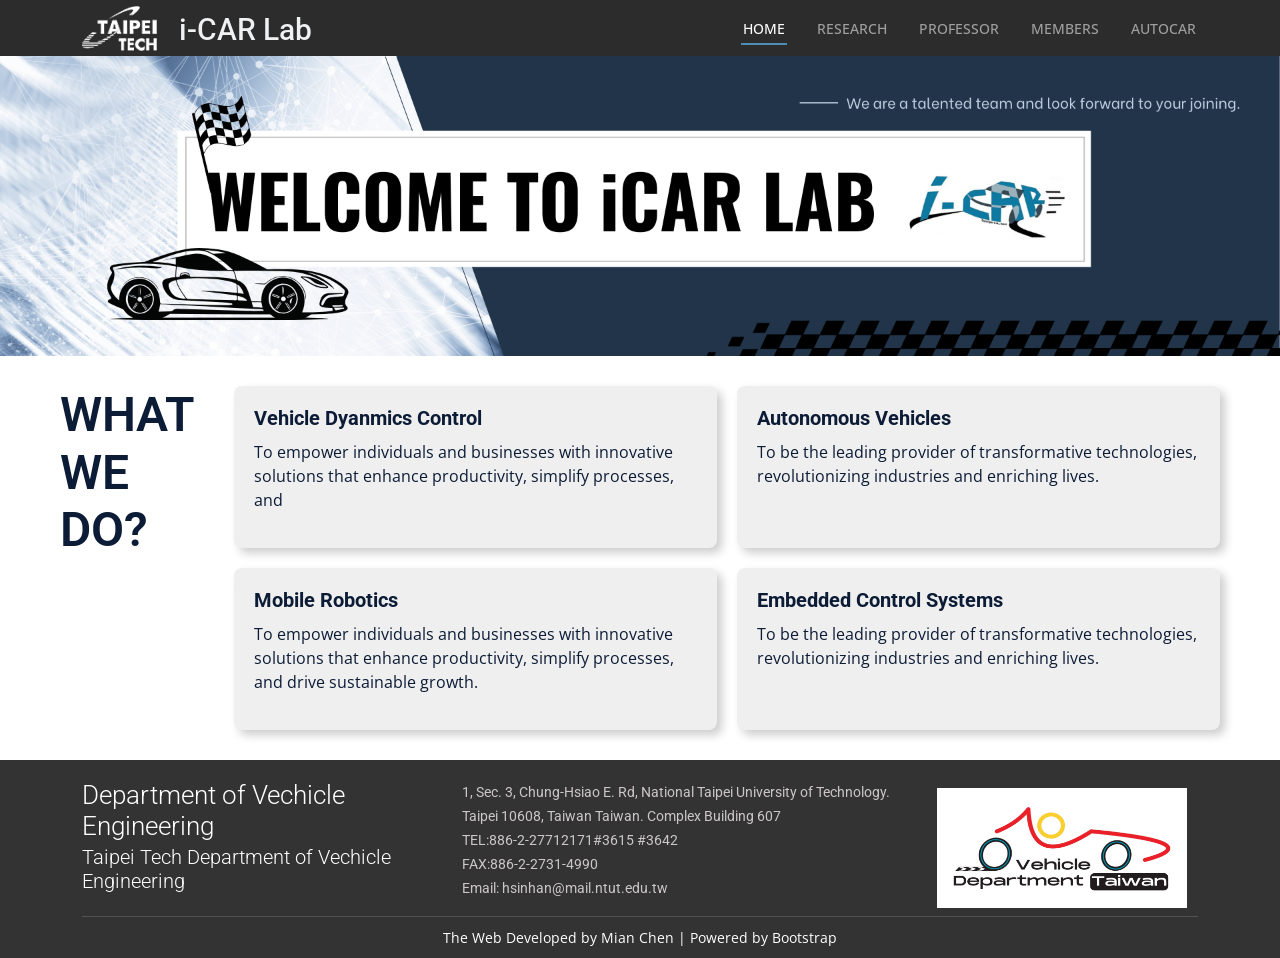
==== commit 88caf7ef: "homepage and accent-color changed" ====
--- a/index.html
+++ b/index.html
@@ -39,15 +39,8 @@
 </head>
 
 <body>
-  <!-- ======= Hero Section ======= -->
-  <section id="homepage">
-    <div class="homepage-container">
-      <a href="index.html" class="homepage-logo" data-aos="zoom-in"><img src="assets/img/2.png" alt=""></a>
-    </div>
-  </section><!-- End Hero -->
-
   <!-- ======= Header ======= -->
-  <header id="header" class="fixed-top" style="background-color: rgba(22, 22, 21, 0.527)">
+  <header id="header" class="fixed-top" style="background-color: rgba(18, 18, 20, 0.892)">
     <div class="container-fluid container-xl d-flex align-items-center justify-content-between" >
      
       <a href="index.html"  class="logo d-flex align-items-center">
@@ -68,7 +61,13 @@
 
     </div>
   </header><!-- End Header -->
-
+  
+  <!-- ======= Hero Section ======= -->
+  <div id="homepage">
+    <div class="homepage-container">
+      <a href="index.html" class="homepage-logo" data-aos="zoom-in"><img src="assets/img/hero.png" alt=""></a>
+    </div>
+  </div><!-- End Hero -->
 
   <main id="main">
 
@@ -80,19 +79,19 @@
 
         <div class="grid-container">
           <div class="grid-item">
-            <h3>VEHICLE DYNAMICS CONTROL</h3>
+            <h3>Vehicle Dyanmics Control</h3>
             <p>To empower individuals and businesses with innovative solutions that enhance productivity, simplify processes, and</p>
         </div>
         <div class="grid-item">
-            <h3>AUTONOMOUS VEHICLES</h3>
+            <h3>Autonomous Vehicles</h3>
             <p>To be the leading provider of transformative technologies, revolutionizing industries and enriching lives.</p>
         </div>
         <div class="grid-item">
-            <h3>MOBILE ROBOTICS</h3>
+            <h3>Mobile Robotics</h3>
             <p>To empower individuals and businesses with innovative solutions that enhance productivity, simplify processes, and drive sustainable growth.</p>
         </div>
         <div class="grid-item">
-            <h3>EMBEDDED CONTROL SYSTEMS</h3>
+            <h3>Embedded Control Systems</h3>
             <p>To be the leading provider of transformative technologies, revolutionizing industries and enriching lives.</p>
         </div>
 
@@ -107,31 +106,25 @@
    <div class="footer-content position-relative">
       <div class="container">
         <div class="row">
-          <div class="col-lg-5 col-md-5 footer-info" >
-            <br>
+          <div class="col-lg-4 col-md-6 col-sm-12 footer-info " >
             <h3>Department of Vechicle Engineering</h3>
             <h5>Taipei Tech Department of Vechicle Engineering</h5>
-            <br>
           </div>  <!--End footer info column-->
 
           
-          <div class="col-lg-5 col-md-5 footer-links">
-            <br>
+          <div class="col-lg-5 col-md-6 col-sm-12 footer-address d-flex align-items-center">
             <p>
               1, Sec. 3, Chung-Hsiao E. Rd, National Taipei University of Technology.<br>
               Taipei 10608, Taiwan Taiwan. Complex Building 607<br>
               TEL:886-2-27712171#3615 #3642<br>
               FAX:886-2-2731-4990<br>
-              Email: hsinhan@mail.ntut.edu.tw<br>
-              <br>
+              Email: hsinhan@mail.ntut.edu.tw
           </p>
-          </div><!-- End footer links column-->
+          </div><!-- End footer address column-->
 
-          <div class="col-lg-2 col-md-2 footer-address">
-            <br>
-            <img src="assets/img/footer logo.jpg" height="100" width="200">
-            <br>
-          </div><!-- End footer links column-->
+          <div class="col-lg-3 col-md-6 col-sm-12 footer-logo d-flex align-items-center ">
+            <img src="assets/img/race-car-logo.png" height="120" width="250">
+          </div><!-- End footer logo column-->
         </div>
       </div>
    </div>
@@ -139,14 +132,7 @@
    <div class="footer-legal text-center position-relative">
       <div class="container">
         <div class="copyright">
-          <!-- &copy; Copyright <strong><span>UpConstruction</span></strong>. All Rights Reserved -->
-        </div>
-        <div class="credits">
-          <!-- All the links in the footer should remain intact. -->
-          <!-- You can delete the links only if you purchased the pro version. -->
-          <!-- Licensing information: https://bootstrapmade.com/license/ -->
-          <!-- Purchase the pro version with working PHP/AJAX contact form: https://bootstrapmade.com/upconstruction-bootstrap-construction-website-template/ -->
-          <!-- Designed by <a href="https://bootstrapmade.com/">BootstrapMade</a> -->
+          The Web Developed by Mian Chen | Powered by Bootstrap
         </div>
       </div>
    </div>
--- a/assets/css/main.css
+++ b/assets/css/main.css
@@ -20,9 +20,9 @@
 /* Global Colors - The following color variables are used throughout the website. Updating them here will change the color scheme of the entire website */
 :root { 
   --background-color: #ffffff; /* Background color for the entire website, including individual sections */
-  --default-color: #364d59; /* Default color used for the majority of the text content across the entire website */
+  --default-color: #0c1c36; /* Default color used for the majority of the text content across the entire website */
   --heading-color: #52565e; /* Color for headings, subheadings and title throughout the website */
-  --accent-color: #feb900; /* Accent color that represents your brand on the website. It's used for buttons, links, and other elements that need to stand out */
+  --accent-color: #4d8eb5; /* Accent color that represents your brand on the website. It's used for buttons, links, and other elements that need to stand out */
   --contrast-color: #ffffff; /* The contrast color is used for elements when the background color is one of the heading, accent, or default colors. Its purpose is to ensure proper contrast and readability when placed over these more dominant colors */
 }
 
@@ -56,7 +56,7 @@
 }
 
 a:hover {
-  color: #ffc732;
+  color: #77bde6;
   text-decoration: none;
 }
 
@@ -93,7 +93,6 @@
 }
 
 @media (max-width: 1199px) {
-
   section,
   .section {
     scroll-margin-top: 76px;
@@ -162,7 +161,7 @@
   font-size: 32px;
   font-weight: 700;
   position: relative;
-  color: #2e3135;
+  color: #1f2124;
 }
 
 .section-header h2:before,
@@ -743,7 +742,8 @@
 # What We Do
 --------------------------------------------------------------*/
 .what-we-do {
-  padding: 50px 20px;
+  padding-top: 30px;
+  padding-bottom: 30px;
 }
 
 .intro-container{
@@ -755,8 +755,8 @@
 }
 
 h2 {
-  font-size: 5rem;
-  font-weight: 700;
+  font-size: 3rem;
+  font-weight: 600;
   margin-bottom: 30px;
 }
 
@@ -797,7 +797,7 @@
   display: block;
   width: 100%;
   height: 5px;
-  background-color: #feb900; /* 修改這裡的顏色 */
+  background-color: transparent; 
   position: absolute;
   bottom: 0;
   left: 0;
@@ -805,8 +805,8 @@
 }
 
 .grid-item:hover:after {
-  width: 0;
-  background-color: #feb900; /* 確保這裡的顏色也修改 */
+  width: 100%;
+  background-color: #77bde6; 
 }
 
 @media (min-width: 992px) {
@@ -1545,7 +1545,7 @@
   z-index: 1;
 }
 
-.team .member .member-img .social {
+.team .member .member-img .thesis {
   position: absolute;
   inset: 0;
   background-color: rgba(0, 0, 0, 0.6);
@@ -1559,14 +1559,14 @@
   opacity: 0;
 }
 
-.team .member .member-img .social a {
+.team .member .member-img .thesis a {
   transition: 0.3s;
   color: #fff;
   font-size: 20px;
   margin: 0 8px;
 }
 
-.team .member .member-img .social a:hover {
+.team .member .member-img .thesis a:hover {
   color: var(--color-primary);
 }
 
@@ -1594,7 +1594,7 @@
   font-size: 14px;
 }
 
-.team .member:hover .member-img .social {
+.team .member:hover .member-img .thesis {
   padding-bottom: 0;
   visibility: visible;
   opacity: 1;
@@ -2110,31 +2110,25 @@
 --------------------------------------------------------------*/
 #homepage {
   width: 100%;
-  height: 100vh;
-  position: relative;
-  background-image: url('assets/img/2.png'); /* 設置背景圖片 */
-  background-size: cover; /* 確保圖片等比例縮放 */
+  height: auto;
+  position: relative;
+  background-image: url('assets/img/hero.png'); /* 設置背景圖片 */
+  background-size: contain;  /* 確保圖片不會被裁剪 */
   background-position: center; /* 圖片居中 */
-  background-repeat: no-repeat; /* 不重複 */
+  background-repeat: no-repeat; 
+  margin-top: 56px;
 }
 
 #homepage .homepage-container {
-  position: absolute;
-  bottom: 0;
-  top: 0;
-  left: 0;
-  right: 0;
-  display: flex;
-  justify-content: center;
-  align-items: center;
-  flex-direction: column;
-  text-align: center;
-  padding: 0 15px;
+  width: 100%;
+  max-width: 1920px; /* 設定最大寬度與圖片寬度一致 */
+  overflow: hidden; /* 確保圖片不會超出容器範圍 */
 }
 
 #homepage .homepage-logo {
   position: relative;
-  margin-bottom: 30px;
+  width: 100%;
+  height: auto;
 }
 
 #homepage .homepage-logo img {
@@ -2143,62 +2137,9 @@
   height: auto;
 }
 
-#homepage h1,
-#homepage h2 {
-  position: relative;
-  z-index: 2; /* 確保文字在圖片之上 */
-}
-
-#homepage h1 {
-  margin: 0 0 30px 0;
-  font-size: 48px;
-  font-weight: 500;
-  line-height: 56px;
-  color: #fff;
-}
-
-#homepage h2 {
-  color: #aeaeae;
-  margin-bottom: 30px;
-  font-size: 14px;
-  font-weight: 400;
-  text-transform: uppercase;
-}
-
-#homepage .btn-get-started {
-  font-family: "Montserrat", sans-serif;
-  text-transform: uppercase;
-  font-weight: 400;
-  font-size: 16px;
-  letter-spacing: 1px;
-  display: inline-block;
-  padding: 14px 30px;
-  border-radius: 3px;
-  margin: 10px;
-  color: #fff;
-  background: #7cc576;
-}
-
-#homepage .btn-get-started:hover {
-  transition: 0.5s;
-  background: #fff;
-  color: #7cc576;
-}
-
 @media (min-width: 1024px) {
   #homepage {
     background-attachment: fixed;
-  }
-}
-
-@media (max-width: 768px) {
-  #homepage h1 {
-    font-size: 28px;
-    line-height: 36px;
-  }
-
-  #homepage h2 {
-    line-height: 22px;
   }
 }
 
@@ -2956,10 +2897,6 @@
   inset: 0;
 }
 
-/* .footer .footer-content .footer-info {
-  margin-bottom: 5px;
-} */
-
 .footer .footer-content .footer-info h3 {
   font-size: 26px;
   margin: 0 0 3px 0;
@@ -2972,70 +2909,15 @@
   font-weight: 300;
 }
 
-/* .footer .footer-content .footer-info h3 span {
-  color: var(--color-primary);
-} */
-
 .footer .footer-content .footer-address p {
   font-size: 14px;
   line-height: 24px;
   font-family: var(--font-primary);
-  color: #cfcacaf3;
-}
-
-.footer .footer-content .footer-address h4 {
-  font-size: 17px;
-  padding-top: 5px;
-  font-family: var(--font-primary);
-}
-
-.footer .footer-content .footer-links p {
-  font-size: 14px;
-  line-height: 24px;
-  font-family: var(--font-primary);
-  color: #cfcacaf3;
-}
-
-.footer .footer-content .footer-links h4 {
-  font-size: 17px;
-  padding-top: 5px;
-  font-family: var(--font-primary);
-}
-
-
-
-
-
-/* .footer .footer-content .footer-address ul li {
-  padding: 8px 0;
-} */
-
-/* .footer .footer-content .footer-address ul li:first-child {
-  padding-top: 0;
-} */
-
-/* .footer .footer-content .footer-address ul a {
-  color: rgba(255, 255, 255, 0.6);
-  transition: 0.3s;
-  display: inline-block;
-  line-height: 1;
-} */
-
-/* .footer .footer-content .footer-address ul a:hover {
-  color: #fff;
-} */
+  color: #cfcacafb;
+}
 
 .footer .footer-legal .copyright {
-  padding-top: 30px;
+  padding-top: 10px;
+  padding-bottom: 10px;
   border-top: 1px solid rgba(255, 255, 255, 0.15);
-}
-
-.footer .footer-legal .credits {
-  padding-top: 4px;
-  font-size: 13px;
-  color: #fff;
-}
-
-.footer .footer-legal .credits a {
-  color: var(--color-primary);
 }
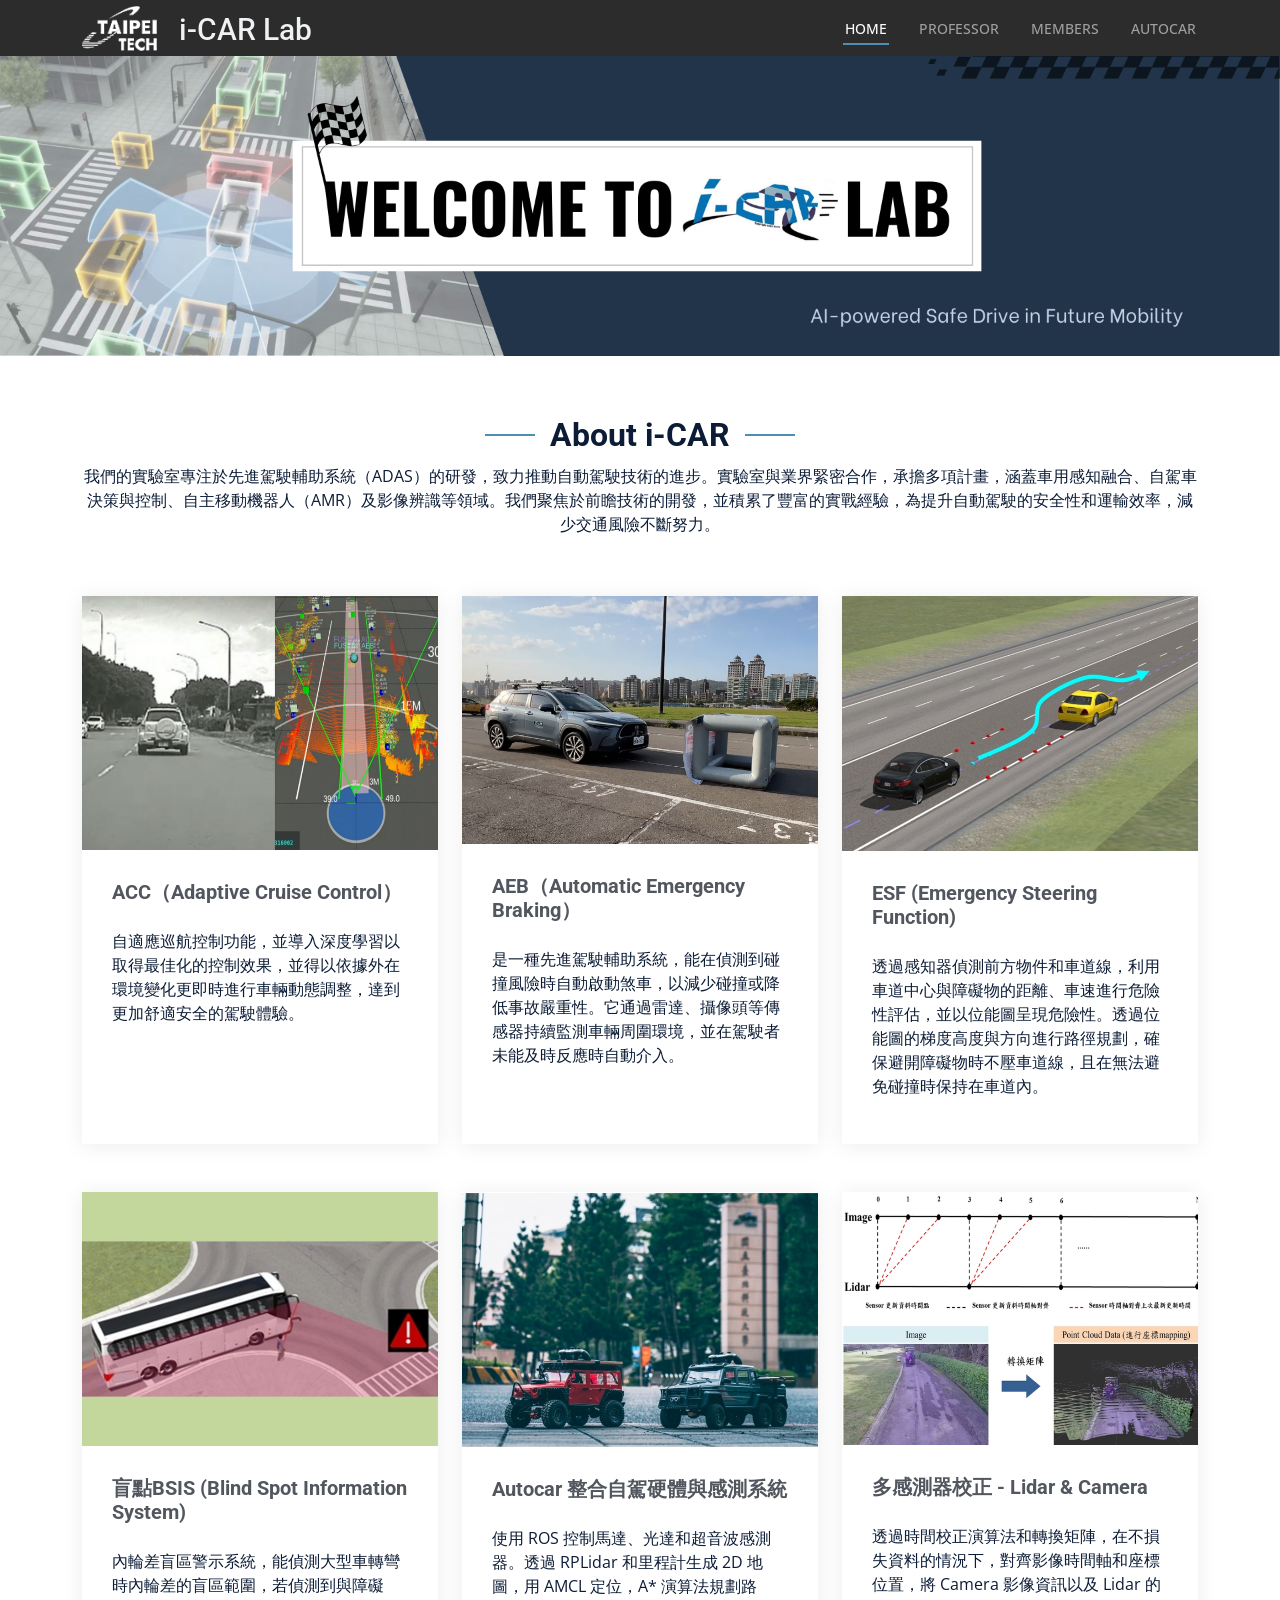
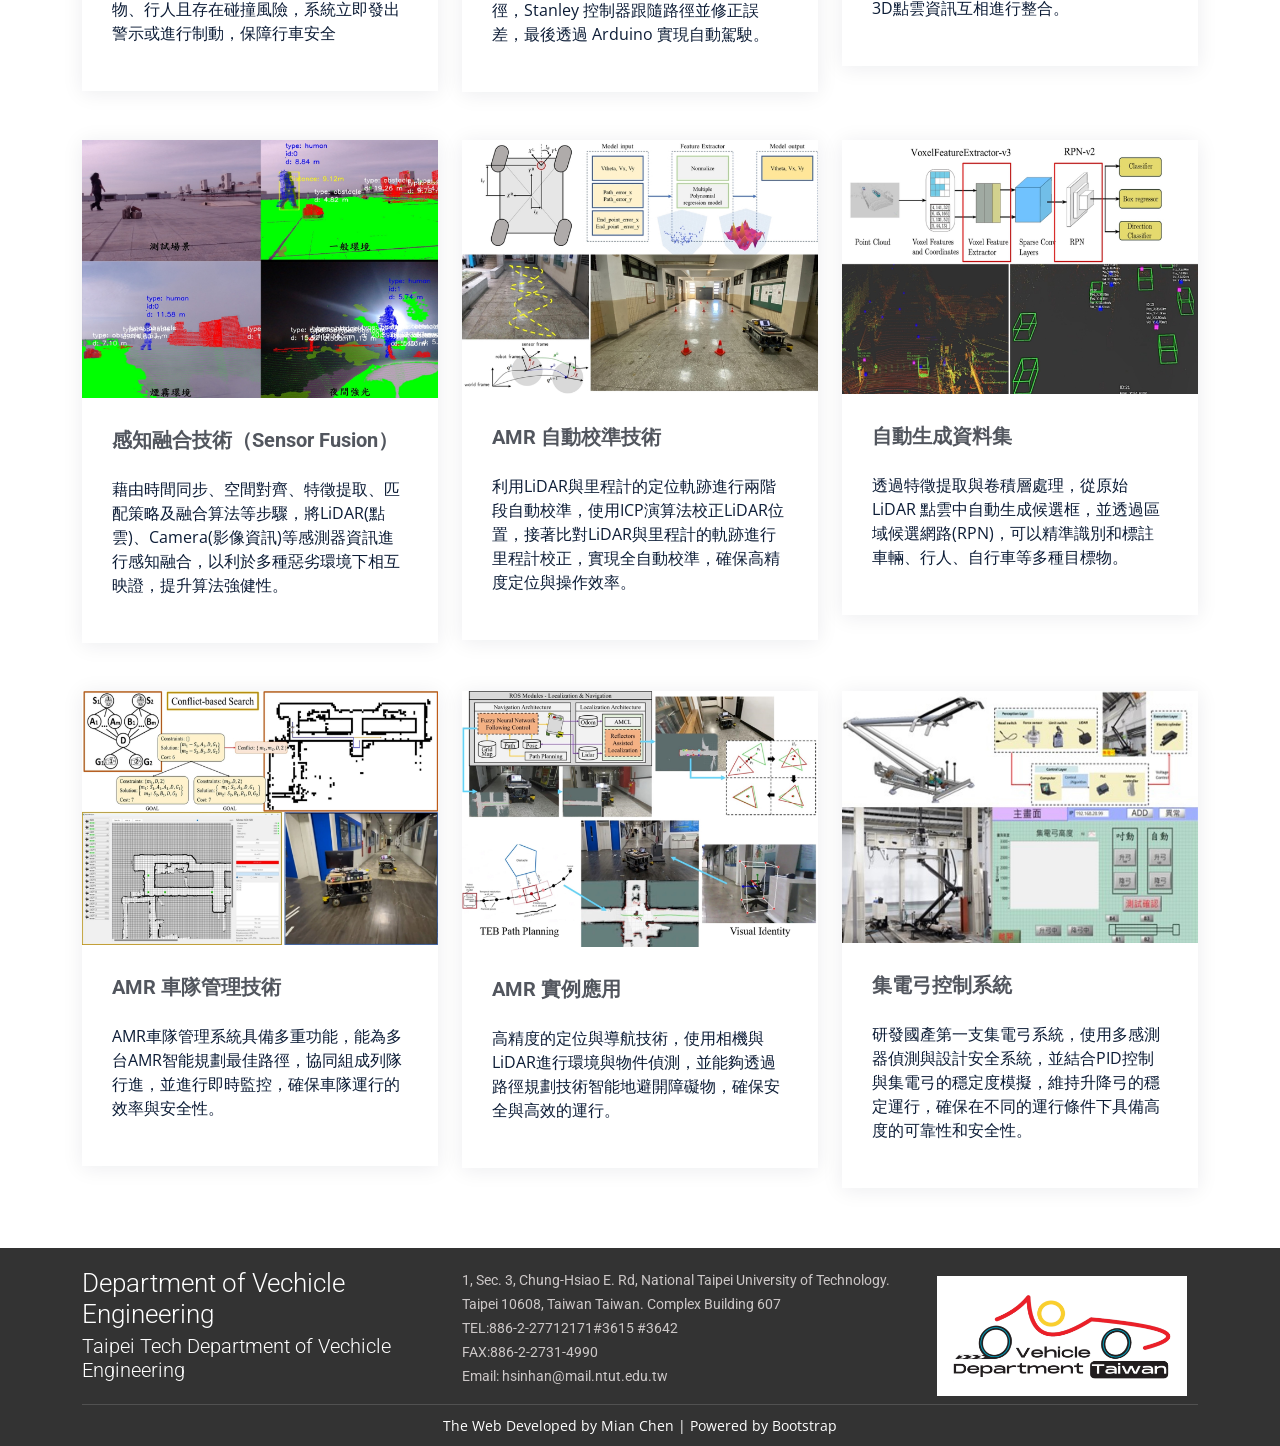
==== commit f1bd41e6: "move research to home page" ====
--- a/index.html
+++ b/index.html
@@ -51,7 +51,6 @@
       <nav id="navmenu" class="navmenu">
         <ul>
           <li><a href="index.html" class="active">Home</a></li>
-          <li><a href="research.html">Research</a></li>
           <li><a href="professor.html">Professor</a></li>
           <li><a href="member.html">Members</a></li>
           <li><a href="autocar.html">AutoCar</a></li>
@@ -71,33 +70,250 @@
 
   <main id="main">
 
-     <!-- ======= What We Do ======= -->
-    <section class="what-we-do">
-
-      <div class="intro-container">
-        <h2>WHAT WE DO?</h2>
-
-        <div class="grid-container">
-          <div class="grid-item">
-            <h3>Vehicle Dyanmics Control</h3>
-            <p>To empower individuals and businesses with innovative solutions that enhance productivity, simplify processes, and</p>
+    <!-- Recent Blog Posts Section -->
+    <section id="recent-blog-posts" class="recent-blog-posts section">
+
+      <!-- Section Title -->
+      <div class="container section-title" data-aos="fade-up">
+        <h2>About i-CAR</h2>
+        <p>我們的實驗室專注於先進駕駛輔助系統（ADAS）的研發，致力推動自動駕駛技術的進步。實驗室與業界緊密合作，承擔多項計畫，涵蓋車用感知融合、自駕車決策與控制、自主移動機器人（AMR）及影像辨識等領域。我們聚焦於前瞻技術的開發，並積累了豐富的實戰經驗，為提升自動駕駛的安全性和運輸效率，減少交通風險不斷努力。
+        </p>
+      </div><!-- End Section Title -->
+
+      <div class="container">
+
+        <div class="row gy-5">
+
+          <div class="col-xl-4 col-md-6">
+            <div class="post-item position-relative h-100" data-aos="fade-up" data-aos-delay="100">
+
+              <div class="post-img position-relative overflow-hidden">
+                <img src="assets/img/blog/blog-1.jpg" class="img-fluid" alt="">
+              </div>
+
+              <div class="post-content d-flex flex-column">
+
+                <h3 class="post-title">ACC（Adaptive Cruise Control）</h3>
+                <p>
+                  自適應巡航控制功能，並導入深度學習以取得最佳化的控制效果，並得以依據外在環境變化更即時進行車輛動態調整，達到更加舒適安全的駕駛體驗。
+                </p>
+
+              </div>
+
+            </div>
+          </div><!-- End post item -->
+
+          <div class="col-xl-4 col-md-6">
+            <div class="post-item position-relative h-100" data-aos="fade-up" data-aos-delay="150">
+
+              <div class="post-img position-relative overflow-hidden">
+                <img src="assets/img/blog/blog-2.jpg" class="img-fluid" alt="">
+              </div>
+
+              <div class="post-content d-flex flex-column">
+                <h3 class="post-title">AEB（Automatic Emergency Braking）</h3>
+                <p>
+                  是一種先進駕駛輔助系統，能在偵測到碰撞風險時自動啟動煞車，以減少碰撞或降低事故嚴重性。它通過雷達、攝像頭等傳感器持續監測車輛周圍環境，並在駕駛者未能及時反應時自動介入。
+                </p>
+              </div>
+
+            </div>
+          </div><!-- End post item -->
+
+          <div class="col-xl-4 col-md-6" data-aos="fade-up" data-aos-delay="200">
+            <div class="post-item position-relative h-100">
+
+              <div class="post-img position-relative overflow-hidden">
+                <img src="assets/img/blog/blog-3.jpg" class="img-fluid" alt="">
+              </div>
+
+              <div class="post-content d-flex flex-column">
+
+                <h3 class="post-title">ESF (Emergency Steering Function)</h3>
+
+                <p>
+                  透過感知器偵測前方物件和車道線，利用車道中心與障礙物的距離、車速進行危險性評估，並以位能圖呈現危險性。透過位能圖的梯度高度與方向進行路徑規劃，確保避開障礙物時不壓車道線，且在無法避免碰撞時保持在車道內。
+                </p>
+              </div>
+
+            </div>
+          </div><!-- End post item -->
+
+          <div class="col-xl-4 col-md-6" data-aos="fade-up" data-aos-delay="200">
+            <div class="post-item position-relative h-150">
+
+              <div class="post-img position-relative overflow-hidden">
+                <img src="assets/img/blog/blog-4.jpg" class="img-fluid" alt="">
+              </div>
+
+              <div class="post-content d-flex flex-column">
+
+                <h3 class="post-title">盲點BSIS (Blind Spot Information System)</h3>
+
+                <p>
+                  內輪差盲區警示系統，能偵測大型車轉彎時內輪差的盲區範圍，若偵測到與障礙物、行人且存在碰撞風險，系統立即發出警示或進行制動，保障行車安全
+                </p>
+              </div>
+
+            </div>
+          </div><!-- End post item -->
+
+          <div class="col-xl-4 col-md-6" data-aos="fade-up" data-aos-delay="200">
+            <div class="post-item position-relative h-150">
+
+              <div class="post-img position-relative overflow-hidden">
+                <img src="assets/img/blog/blog-5.jpg" class="img-fluid" alt="">
+              </div>
+
+              <div class="post-content d-flex flex-column">
+
+                <h3 class="post-title">Autocar 整合自駕硬體與感測系統</h3>
+
+                <p>
+                  使用 ROS 控制馬達、光達和超音波感測器。透過 RPLidar 和里程計生成 2D 地圖，用 AMCL 定位，A* 演算法規劃路徑，Stanley 控制器跟隨路徑並修正誤差，最後透過 Arduino 實現自動駕駛。
+                </p>
+              </div>
+
+            </div>
+          </div><!-- End post item -->
+
+          <div class="col-xl-4 col-md-6" data-aos="fade-up" data-aos-delay="200">
+            <div class="post-item position-relative h-150">
+
+              <div class="post-img position-relative overflow-hidden">
+                <img src="assets/img/blog/blog-6.jpg" class="img-fluid" alt="">
+              </div>
+
+              <div class="post-content d-flex flex-column">
+                <h3 class="post-title">多感測器校正 - Lidar & Camera</h3>
+                <p>
+                  透過時間校正演算法和轉換矩陣，在不損失資料的情況下，對齊影像時間軸和座標位置，將 Camera 影像資訊以及 Lidar 的3D點雲資訊互相進行整合。
+                </p>
+              </div>
+
+            </div>
+          </div><!-- End post item -->
+          
+          <div class="col-xl-4 col-md-6" data-aos="fade-up" data-aos-delay="200">
+            <div class="post-item position-relative h-200">
+
+              <div class="post-img position-relative overflow-hidden">
+                <img src="assets/img/blog/blog-7.jpg" class="img-fluid" alt="">
+              </div>
+
+              <div class="post-content d-flex flex-column">
+
+                <h3 class="post-title">感知融合技術（Sensor Fusion）</h3>
+
+                <p>
+                  藉由時間同步、空間對齊、特徵提取、匹配策略及融合算法等步驟，將LiDAR(點雲)、Camera(影像資訊)等感測器資訊進行感知融合，以利於多種惡劣環境下相互映證，提升算法強健性。
+                </p>
+              </div>
+
+            </div>
+          </div><!-- End post item -->
+
+          <div class="col-xl-4 col-md-6" data-aos="fade-up" data-aos-delay="200">
+            <div class="post-item position-relative h-200">
+
+              <div class="post-img position-relative overflow-hidden">
+                <img src="assets/img/blog/blog-8.jpg" class="img-fluid" alt="">
+              </div>
+
+              <div class="post-content d-flex flex-column">
+
+                <h3 class="post-title">AMR 自動校準技術</h3>
+
+                <p>
+                  利用LiDAR與里程計的定位軌跡進行兩階段自動校準，使用ICP演算法校正LiDAR位置，接著比對LiDAR與里程計的軌跡進行里程計校正，實現全自動校準，確保高精度定位與操作效率。
+                </p>
+              </div>
+
+            </div>
+          </div><!-- End post item -->
+
+          <div class="col-xl-4 col-md-6" data-aos="fade-up" data-aos-delay="200">
+            <div class="post-item position-relative h-200">
+
+              <div class="post-img position-relative overflow-hidden">
+                <img src="assets/img/blog/blog-9.jpg" class="img-fluid" alt="">
+              </div>
+
+              <div class="post-content d-flex flex-column">
+
+                <h3 class="post-title">自動生成資料集</h3>
+
+                <p>
+                  透過特徵提取與卷積層處理，從原始 LiDAR 點雲中自動生成候選框，並透過區域候選網路(RPN)，可以精準識別和標註車輛、行人、自行車等多種目標物。
+                </p>
+              </div>
+
+            </div>
+          </div><!-- End post item -->
+
+          <div class="col-xl-4 col-md-6" data-aos="fade-up" data-aos-delay="200">
+            <div class="post-item position-relative h-250">
+
+              <div class="post-img position-relative overflow-hidden">
+                <img src="assets/img/blog/blog-10.jpg" class="img-fluid" alt="">
+              </div>
+
+              <div class="post-content d-flex flex-column">
+
+                <h3 class="post-title">AMR 車隊管理技術</h3>
+
+                <p>
+                  AMR車隊管理系統具備多重功能，能為多台AMR智能規劃最佳路徑，協同組成列隊行進，並進行即時監控，確保車隊運行的效率與安全性。
+                </p>
+              </div>
+
+            </div>
+          </div><!-- End post item -->
+
+          <div class="col-xl-4 col-md-6" data-aos="fade-up" data-aos-delay="200">
+            <div class="post-item position-relative h-250">
+
+              <div class="post-img position-relative overflow-hidden">
+                <img src="assets/img/blog/blog-11.jpg" class="img-fluid" alt="">
+              </div>
+
+              <div class="post-content d-flex flex-column">
+
+                <h3 class="post-title">AMR 實例應用</h3>
+
+                <p>
+                  高精度的定位與導航技術，使用相機與LiDAR進行環境與物件偵測，並能夠透過路徑規劃技術智能地避開障礙物，確保安全與高效的運行。
+                </p>
+              </div>
+
+            </div>
+          </div><!-- End post item -->
+
+          <div class="col-xl-4 col-md-6" data-aos="fade-up" data-aos-delay="200">
+            <div class="post-item position-relative h-250">
+
+              <div class="post-img position-relative overflow-hidden">
+                <img src="assets/img/blog/blog-12.jpg" class="img-fluid" alt="">
+              </div>
+
+              <div class="post-content d-flex flex-column">
+
+                <h3 class="post-title">集電弓控制系統</h3>
+
+                <p>
+                  研發國產第一支集電弓系統，使用多感測器偵測與設計安全系統，並結合PID控制與集電弓的穩定度模擬，維持升降弓的穩定運行，確保在不同的運行條件下具備高度的可靠性和安全性。
+                </p>
+              </div>
+
+            </div>
+          </div><!-- End post item -->
+
+
         </div>
-        <div class="grid-item">
-            <h3>Autonomous Vehicles</h3>
-            <p>To be the leading provider of transformative technologies, revolutionizing industries and enriching lives.</p>
-        </div>
-        <div class="grid-item">
-            <h3>Mobile Robotics</h3>
-            <p>To empower individuals and businesses with innovative solutions that enhance productivity, simplify processes, and drive sustainable growth.</p>
-        </div>
-        <div class="grid-item">
-            <h3>Embedded Control Systems</h3>
-            <p>To be the leading provider of transformative technologies, revolutionizing industries and enriching lives.</p>
-        </div>
 
       </div>
 
-    </section>
+    </section><!-- /Recent Blog Posts Section -->
 
   </main><!-- End #main -->
 
--- a/assets/css/main.css
+++ b/assets/css/main.css
@@ -739,97 +739,68 @@
 }
 
 /*--------------------------------------------------------------
-# What We Do
---------------------------------------------------------------*/
-.what-we-do {
-  padding-top: 30px;
-  padding-bottom: 30px;
-}
-
-.intro-container{
-  max-width: 1200px;
-  margin: 0 auto;
-  padding: 0 20px;
-  display: grid;
-  grid-template-columns: 1fr;
-}
-
-h2 {
-  font-size: 3rem;
-  font-weight: 600;
-  margin-bottom: 30px;
-}
-
-.grid-container {
-  display: grid;
-  grid-template-columns: 1fr;
-  gap: 20px;
-  margin-left: 40px; /* 大螢幕上增加更多間距 */
-}
-
-.grid-item {
-  background-color: #efefef;
-  padding: 20px;
-  border-radius: 8px;
-  box-shadow: 5px 5px 10px rgba(0, 0, 0, 0.2);
-  transition: transform 0.3s, box-shadow 0.3s;
-  position: relative;
-}
-
-.grid-item:hover {
-  transform: translateY(-10px);
-  box-shadow: 10px 10px 15px rgba(0, 0, 0, 0.3);
-}
-
-.grid-item h3 {
-  font-size: 1.25rem;
+# Recent Blog Posts Section
+--------------------------------------------------------------*/
+.recent-blog-posts .post-item {
+  box-shadow: 0px 2px 20px color-mix(in srgb, var(--default-color), transparent 92%);
+  transition: 0.3s;
+}
+
+.recent-blog-posts .post-item .post-img img {
+  transition: 0.5s;
+}
+
+.recent-blog-posts .post-item .post-date {
+  position: absolute;
+  right: 0;
+  bottom: 0;
+  background-color: var(--accent-color);
+  color: var(--contrast-color);
+  text-transform: uppercase;
+  font-size: 13px;
+  padding: 6px 12px;
+  font-weight: 500;
+}
+
+.recent-blog-posts .post-item .post-content {
+  padding: 30px;
+}
+
+.recent-blog-posts .post-item .post-title {
+  color: var(--heading-color);
+  font-size: 20px;
   font-weight: 700;
-  margin-bottom: 10px;
-}
-
-.grid-item p {
-  font-size: 1rem;
-  line-height: 1.5;
-}
-
-.grid-item:after {
-  content: "";
-  display: block;
-  width: 100%;
-  height: 5px;
-  background-color: transparent; 
-  position: absolute;
-  bottom: 0;
-  left: 0;
-  transition: width 0.3s;
-}
-
-.grid-item:hover:after {
-  width: 100%;
-  background-color: #77bde6; 
-}
-
-@media (min-width: 992px) {
-  .container {
-      grid-template-columns: 1fr 2fr;
-  }
-
-  .grid-container {
-      grid-template-columns: 1fr 1fr;
-  }
-
-  h2 {
-      grid-column: 1 / 2;
-      grid-row: 1 / 2;
-  }
-
-  .grid-container {
-      grid-column: 2 / 3;
-      grid-row: 1 / 2;
-  }
-}
-
-
+  transition: 0.3s;
+  margin-bottom: 15px;
+}
+
+.recent-blog-posts .post-item .meta i {
+  font-size: 16px;
+  color: var(--accent-color);
+}
+
+.recent-blog-posts .post-item .meta span {
+  font-size: 15px;
+  color: color-mix(in srgb, var(--default-color), transparent 50%);
+}
+
+.recent-blog-posts .post-item hr {
+  color: color-mix(in srgb, var(--default-color), transparent 80%);
+  margin: 20px 0;
+}
+
+.recent-blog-posts p {
+  margin-top: 10px;
+}
+
+.recent-blog-posts .post-item:hover .post-title,
+.recent-blog-posts .post-item:hover .readmore {
+  color: var(--accent-color);
+}
+
+.recent-blog-posts .post-item:hover .post-img img {
+  transform: scale(1.1);
+}
 /*--------------------------------------------------------------
 # Patents Section
 --------------------------------------------------------------*/
@@ -1101,228 +1072,80 @@
 /*--------------------------------------------------------------
 # Our Projects Section
 --------------------------------------------------------------*/
-.projects .portfolio-flters {
-  padding: 0;
-  margin: 0 auto 20px auto;
-  list-style: none;
-  text-align: center;
-}
-
-.projects .portfolio-flters li {
-  cursor: pointer;
-  display: inline-block;
-  padding: 0;
-  font-size: 18px;
+.blog-posts article {
+  box-shadow: 0px 2px 20px color-mix(in srgb, var(--default-color), transparent 90%);
+  transition: 0.3s;
+}
+
+.blog-posts .post-img img {
+  transition: 0.5s;
+}
+
+.blog-posts .post-date {
+  background-color: var(--accent-color);
+  color: var(--contrast-color);
+  position: absolute;
+  right: 0;
+  bottom: 0;
+  text-transform: uppercase;
+  font-size: 13px;
+  padding: 6px 12px;
   font-weight: 500;
-  margin: 0 10px;
+}
+
+.blog-posts .post-content {
+  padding: 20px;
+}
+
+.blog-posts .post-title {
+  font-size: 20px;
+  color: var(--heading-color);
+  font-weight: 700;
+  transition: 0.3s;
+  margin-bottom: 15px;
+}
+
+.blog-posts .meta i {
+  font-size: 16px;
+  color: var(--accent-color);
+}
+
+.blog-posts .meta span {
+  font-size: 15px;
+  color: color-mix(in srgb, var(--default-color), transparent 40%);
+}
+
+.blog-posts p {
+  margin-top: 10px;
+}
+
+.blog-posts hr {
+  color: color-mix(in srgb, var(--default-color), transparent 60%);
+  margin-bottom: 15px;
+}
+
+.blog-posts .readmore {
+  display: flex;
+  align-items: center;
+  font-weight: 600;
   line-height: 1;
-  margin-bottom: 5px;
-  transition: all 0.3s ease-in-out;
-}
-
-.projects .portfolio-flters li:hover,
-.projects .portfolio-flters li.filter-active {
-  color: var(--color-primary);
-}
-
-.projects .portfolio-flters li:first-child {
-  margin-left: 0;
-}
-
-.projects .portfolio-flters li:last-child {
-  margin-right: 0;
-}
-
-@media (max-width: 575px) {
-  .projects .portfolio-flters li {
-    font-size: 14px;
-    margin: 0 5px;
-  }
-}
-
-.projects .portfolio-content {
-  position: relative;
-  overflow: hidden;
-}
-
-.projects .portfolio-content img {
-  transition: 0.3s;
-}
-
-.projects .portfolio-content .portfolio-info {
-  opacity: 0;
-  position: absolute;
-  inset: 0;
-  z-index: 3;
-  transition: all ease-in-out 0.3s;
-  background: rgba(0, 0, 0, 0.6);
-  padding: 15px;
-}
-
-.projects .portfolio-content .portfolio-info h4 {
-  font-size: 14px;
-  padding: 5px 10px;
-  font-weight: 400;
-  color: #fff;
-  display: inline-block;
-  background-color: var(--color-primary);
-}
-
-.projects .portfolio-content .portfolio-info p {
-  position: absolute;
-  bottom: 10px;
-  text-align: center;
-  display: inline-block;
-  left: 0;
-  right: 0;
+  transition: 0.3s;
+  color: color-mix(in srgb, var(--heading-color), transparent 20%);
+}
+
+.blog-posts .readmore i {
+  line-height: 0;
+  margin-left: 6px;
   font-size: 16px;
-  font-weight: 600;
-  color: rgba(255, 255, 255, 0.8);
-}
-
-.projects .portfolio-content .portfolio-info .preview-link,
-.projects .portfolio-content .portfolio-info .details-link {
-  position: absolute;
-  left: calc(50% - 40px);
-  font-size: 26px;
-  top: calc(50% - 14px);
-  color: #fff;
-  transition: 0.3s;
-  line-height: 1.2;
-}
-
-.projects .portfolio-content .portfolio-info .preview-link:hover,
-.projects .portfolio-content .portfolio-info .details-link:hover {
-  color: var(--color-primary);
-}
-
-.projects .portfolio-content .portfolio-info .details-link {
-  left: 50%;
-  font-size: 34px;
-  line-height: 0;
-}
-
-.projects .portfolio-content:hover .portfolio-info {
-  opacity: 1;
-}
-
-.projects .portfolio-content:hover img {
+}
+
+.blog-posts article:hover .post-title,
+.blog-posts article:hover .readmore {
+  color: var(--accent-color);
+}
+
+.blog-posts article:hover .post-img img {
   transform: scale(1.1);
-}
-
-/*--------------------------------------------------------------
-# Testimonials Section
---------------------------------------------------------------*/
-.testimonials .testimonial-wrap {
-  padding-left: 50px;
-}
-
-.testimonials .testimonials-carousel,
-.testimonials .testimonials-slider {
-  overflow: hidden;
-}
-
-.testimonials .testimonial-item {
-  box-sizing: content-box;
-  padding: 30px 30px 30px 60px;
-  margin: 0 15px 30px 0;
-  min-height: 200px;
-  box-shadow: 0px 2px 20px rgba(82, 86, 94, 0.1);
-  position: relative;
-  background: #fff;
-}
-
-.testimonials .testimonial-item .testimonial-img {
-  width: 90px;
-  border-radius: 10px;
-  border: 6px solid #fff;
-  position: absolute;
-  left: -45px;
-}
-
-.testimonials .testimonial-item h3 {
-  font-size: 18px;
-  font-weight: bold;
-  margin: 10px 0 5px 0;
-  color: #000;
-}
-
-.testimonials .testimonial-item h4 {
-  font-size: 14px;
-  color: #999;
-  margin: 0;
-}
-
-.testimonials .testimonial-item .stars {
-  margin: 10px 0;
-}
-
-.testimonials .testimonial-item .stars i {
-  color: #ffc107;
-  margin: 0 1px;
-}
-
-.testimonials .testimonial-item .quote-icon-left,
-.testimonials .testimonial-item .quote-icon-right {
-  color: #ffd565;
-  font-size: 26px;
-  line-height: 0;
-}
-
-.testimonials .testimonial-item .quote-icon-left {
-  display: inline-block;
-  left: -5px;
-  position: relative;
-}
-
-.testimonials .testimonial-item .quote-icon-right {
-  display: inline-block;
-  right: -5px;
-  position: relative;
-  top: 10px;
-  transform: scale(-1, -1);
-}
-
-.testimonials .testimonial-item p {
-  font-style: italic;
-  margin: 15px auto 15px auto;
-}
-
-.testimonials .swiper-pagination {
-  margin-top: 20px;
-  position: relative;
-}
-
-.testimonials .swiper-pagination .swiper-pagination-bullet {
-  width: 12px;
-  height: 12px;
-  background-color: #d5d7da;
-  opacity: 1;
-}
-
-.testimonials .swiper-pagination .swiper-pagination-bullet-active {
-  background-color: var(--color-primary);
-}
-
-@media (max-width: 767px) {
-  .testimonials .testimonial-wrap {
-    padding-left: 0;
-  }
-
-  .testimonials .testimonials-carousel,
-  .testimonials .testimonials-slider {
-    overflow: hidden;
-  }
-
-  .testimonials .testimonial-item {
-    padding: 30px;
-    margin: 15px;
-  }
-
-  .testimonials .testimonial-item .testimonial-img {
-    position: static;
-    left: auto;
-  }
 }
 
 
@@ -1837,274 +1660,6 @@
   padding: 0;
 }
 
-/*--------------------------------------------------------------
-# Service Details Section
---------------------------------------------------------------*/
-.service-details .services-list {
-  padding: 10px 30px;
-  border: 1px solid #d5d7da;
-  margin-bottom: 20px;
-}
-
-.service-details .services-list a {
-  display: block;
-  line-height: 1;
-  padding: 8px 0 8px 15px;
-  border-left: 3px solid #d9e3e8;
-  margin: 20px 0;
-  color: var(--color-secondary);
-  transition: 0.3s;
-}
-
-.service-details .services-list a.active {
-  font-weight: 700;
-  border-color: var(--color-primary);
-}
-
-.service-details .services-list a:hover {
-  border-color: var(--color-primary);
-}
-
-.service-details .services-img {
-  margin-bottom: 20px;
-}
-
-.service-details h3 {
-  font-size: 28px;
-  font-weight: 700;
-}
-
-.service-details h4 {
-  font-size: 20px;
-  font-weight: 700;
-}
-
-.service-details p {
-  font-size: 15px;
-}
-
-.service-details ul {
-  list-style: none;
-  padding: 0;
-  font-size: 15px;
-}
-
-.service-details ul li {
-  padding: 5px 0;
-  display: flex;
-  align-items: center;
-}
-
-.service-details ul i {
-  font-size: 20px;
-  margin-right: 8px;
-  color: var(--color-primary);
-}
-
-/*--------------------------------------------------------------
-# Contact Section
---------------------------------------------------------------*/
-.contact .info-item {
-  box-shadow: 0 0 25px rgba(0, 0, 0, 0.08);
-  padding: 20px 0 30px 0;
-}
-
-.contact .info-item i {
-  display: flex;
-  align-items: center;
-  justify-content: center;
-  width: 56px;
-  height: 56px;
-  font-size: 24px;
-  line-height: 0;
-  color: var(--color-primary);
-  border-radius: 50%;
-  border: 2px dotted #ffd565;
-}
-
-.contact .info-item h3 {
-  font-size: 20px;
-  color: #6c757d;
-  font-weight: 700;
-  margin: 10px 0;
-}
-
-.contact .info-item p {
-  padding: 0;
-  line-height: 24px;
-  font-size: 14px;
-  margin-bottom: 0;
-}
-
-.contact .php-email-form {
-  width: 100%;
-  background: #fff;
-  box-shadow: 0 0 25px rgba(0, 0, 0, 0.08);
-  padding: 30px;
-}
-
-.contact .php-email-form .form-group {
-  padding-bottom: 20px;
-}
-
-.contact .php-email-form .error-message {
-  display: none;
-  color: #fff;
-  background: #df1529;
-  text-align: left;
-  padding: 15px;
-  font-weight: 600;
-}
-
-.contact .php-email-form .error-message br+br {
-  margin-top: 25px;
-}
-
-.contact .php-email-form .sent-message {
-  display: none;
-  color: #fff;
-  background: #059652;
-  text-align: center;
-  padding: 15px;
-  font-weight: 600;
-}
-
-.contact .php-email-form .loading {
-  display: none;
-  background: #fff;
-  text-align: center;
-  padding: 15px;
-}
-
-.contact .php-email-form .loading:before {
-  content: "";
-  display: inline-block;
-  border-radius: 50%;
-  width: 24px;
-  height: 24px;
-  margin: 0 10px -6px 0;
-  border: 3px solid #059652;
-  border-top-color: #fff;
-  animation: animate-loading 1s linear infinite;
-}
-
-.contact .php-email-form input,
-.contact .php-email-form textarea {
-  border-radius: 0;
-  box-shadow: none;
-  font-size: 14px;
-}
-
-.contact .php-email-form input:focus,
-.contact .php-email-form textarea:focus {
-  border-color: var(--color-primary);
-}
-
-.contact .php-email-form input {
-  height: 44px;
-}
-
-.contact .php-email-form textarea {
-  padding: 10px 12px;
-}
-
-.contact .php-email-form button[type=submit] {
-  background: var(--color-primary);
-  border: 0;
-  padding: 10px 35px;
-  color: #fff;
-  transition: 0.4s;
-  border-radius: 5px;
-}
-
-.contact .php-email-form button[type=submit]:hover {
-  background: rgba(254, 185, 0, 0.8);
-}
-
-@keyframes animate-loading {
-  0% {
-    transform: rotate(0deg);
-  }
-
-  100% {
-    transform: rotate(360deg);
-  }
-}
-
-/*--------------------------------------------------------------
-# Recent Blog Posts Section
---------------------------------------------------------------*/
-.recent-blog-posts .post-item {
-  box-shadow: 0px 2px 20px rgba(0, 0, 0, 0.06);
-  transition: 0.3s;
-}
-
-.recent-blog-posts .post-item .post-img img {
-  transition: 0.5s;
-}
-
-.recent-blog-posts .post-item .post-date {
-  position: absolute;
-  right: 0;
-  bottom: 0;
-  background-color: var(--color-primary);
-  color: #fff;
-  text-transform: uppercase;
-  font-size: 13px;
-  padding: 6px 12px;
-  font-weight: 500;
-}
-
-.recent-blog-posts .post-item .post-content {
-  padding: 30px;
-}
-
-.recent-blog-posts .post-item .post-title {
-  font-size: 24px;
-  color: var(--color-secondary);
-  font-weight: 700;
-  transition: 0.3s;
-  margin-bottom: 15px;
-}
-
-.recent-blog-posts .post-item .meta i {
-  font-size: 16px;
-  color: var(--color-primary);
-}
-
-.recent-blog-posts .post-item .meta span {
-  font-size: 15px;
-  color: #838893;
-}
-
-.recent-blog-posts .post-item hr {
-  color: #888;
-  margin: 20px 0;
-}
-
-.recent-blog-posts .post-item .readmore {
-  display: flex;
-  align-items: center;
-  font-weight: 600;
-  line-height: 1;
-  transition: 0.3s;
-  color: #838893;
-}
-
-.recent-blog-posts .post-item .readmore i {
-  line-height: 0;
-  margin-left: 6px;
-  font-size: 16px;
-}
-
-.recent-blog-posts .post-item:hover .post-title,
-.recent-blog-posts .post-item:hover .readmore {
-  color: var(--color-primary);
-}
-
-.recent-blog-posts .post-item:hover .post-img img {
-  transform: scale(1.1);
-}
 /*--------------------------------------------------------------
 # HomePage Hero Section
 --------------------------------------------------------------*/
@@ -2307,6 +1862,118 @@
 }
 
 /*--------------------------------------------------------------
+# AutoCar Posts Section
+--------------------------------------------------------------*/
+
+.projects .portfolio-flters {
+  padding: 0;
+  margin: 0 auto 20px auto;
+  list-style: none;
+  text-align: center;
+}
+.projects .portfolio-flters li {
+  cursor: pointer;
+  display: inline-block;
+  padding: 0;
+  font-size: 18px;
+  font-weight: 500;
+  margin: 0 10px;
+  line-height: 1;
+  margin-bottom: 5px;
+  transition: all 0.3s ease-in-out;
+}
+
+.projects .portfolio-flters li:hover,
+.projects .portfolio-flters li.filter-active {
+  color: var(--color-primary);
+}
+
+.projects .portfolio-flters li:first-child {
+  margin-left: 0;
+}
+
+.projects .portfolio-flters li:last-child {
+  margin-right: 0;
+}
+
+@media (max-width: 575px) {
+  .projects .portfolio-flters li {
+    font-size: 14px;
+    margin: 0 5px;
+  }
+}
+
+.projects .portfolio-content {
+  position: relative;
+  overflow: hidden;
+}
+
+.projects .portfolio-content img {
+  transition: 0.3s;
+}
+
+.projects .portfolio-content .portfolio-info {
+  opacity: 0;
+  position: absolute;
+  inset: 0;
+  z-index: 3;
+  transition: all ease-in-out 0.3s;
+  background: rgba(0, 0, 0, 0.6);
+  padding: 15px;
+}
+
+.projects .portfolio-content .portfolio-info h4 {
+  font-size: 14px;
+  padding: 5px 10px;
+  font-weight: 400;
+  color: #fff;
+  display: inline-block;
+  background-color: var(--color-primary);
+}
+
+.projects .portfolio-content .portfolio-info p {
+  position: absolute;
+  bottom: 10px;
+  text-align: center;
+  display: inline-block;
+  left: 0;
+  right: 0;
+  font-size: 16px;
+  font-weight: 600;
+  color: rgba(255, 255, 255, 0.8);
+}
+.projects .portfolio-content .portfolio-info .preview-link,
+.projects .portfolio-content .portfolio-info .details-link {
+  position: absolute;
+  left: calc(50% - 40px);
+  font-size: 26px;
+  top: calc(50% - 14px);
+  color: #fff;
+  transition: 0.3s;
+  line-height: 1.2;
+}
+.projects .portfolio-content .portfolio-info .preview-link:hover,
+.projects .portfolio-content .portfolio-info .details-link:hover {
+  color: var(--color-primary);
+}
+
+.projects .portfolio-content .portfolio-info .details-link {
+  left: 50%;
+  font-size: 34px;
+  line-height: 0;
+}
+
+.projects .portfolio-content:hover .portfolio-info {
+  opacity: 1;
+}
+
+.projects .portfolio-content:hover img {
+  transform: scale(1.1);
+}
+
+
+
+/*--------------------------------------------------------------
 # Blog
 --------------------------------------------------------------*/
 .blog .blog-pagination {
@@ -2425,461 +2092,6 @@
 }
 
 /*--------------------------------------------------------------
-# Blog Details
---------------------------------------------------------------*/
-.blog .blog-details {
-  box-shadow: 0 4px 16px rgba(0, 0, 0, 0.1);
-  padding: 30px;
-}
-
-.blog .blog-details .post-img {
-  margin: -30px -30px 20px -30px;
-  overflow: hidden;
-}
-
-.blog .blog-details .title {
-  font-size: 28px;
-  font-weight: 700;
-  padding: 0;
-  margin: 20px 0 0 0;
-  color: var(--color-secondary);
-}
-
-.blog .blog-details .content {
-  margin-top: 20px;
-}
-
-.blog .blog-details .content h3 {
-  font-size: 22px;
-  margin-top: 30px;
-  font-weight: bold;
-}
-
-.blog .blog-details .content blockquote {
-  overflow: hidden;
-  background-color: rgba(82, 86, 94, 0.06);
-  padding: 60px;
-  position: relative;
-  text-align: center;
-  margin: 20px 0;
-}
-
-.blog .blog-details .content blockquote p {
-  color: var(--color-default);
-  line-height: 1.6;
-  margin-bottom: 0;
-  font-style: italic;
-  font-weight: 500;
-  font-size: 22px;
-}
-
-.blog .blog-details .content blockquote:after {
-  content: "";
-  position: absolute;
-  left: 0;
-  top: 0;
-  bottom: 0;
-  width: 3px;
-  background-color: var(--color-primary);
-  margin-top: 20px;
-  margin-bottom: 20px;
-}
-
-.blog .blog-details .meta-top {
-  margin-top: 20px;
-  color: #6c757d;
-}
-
-.blog .blog-details .meta-top ul {
-  display: flex;
-  flex-wrap: wrap;
-  list-style: none;
-  align-items: center;
-  padding: 0;
-  margin: 0;
-}
-
-.blog .blog-details .meta-top ul li+li {
-  padding-left: 20px;
-}
-
-.blog .blog-details .meta-top i {
-  font-size: 16px;
-  margin-right: 8px;
-  line-height: 0;
-  color: var(--color-primary);
-}
-
-.blog .blog-details .meta-top a {
-  color: #6c757d;
-  font-size: 14px;
-  display: inline-block;
-  line-height: 1;
-  transition: 0.3s;
-}
-
-.blog .blog-details .meta-top a:hover {
-  color: var(--color-primary);
-}
-
-.blog .blog-details .meta-bottom {
-  padding-top: 10px;
-  border-top: 1px solid rgba(82, 86, 94, 0.15);
-}
-
-.blog .blog-details .meta-bottom i {
-  color: #838893;
-  display: inline;
-}
-
-.blog .blog-details .meta-bottom a {
-  color: rgba(82, 86, 94, 0.8);
-  transition: 0.3s;
-}
-
-.blog .blog-details .meta-bottom a:hover {
-  color: var(--color-primary);
-}
-
-.blog .blog-details .meta-bottom .cats {
-  list-style: none;
-  display: inline;
-  padding: 0 20px 0 0;
-  font-size: 14px;
-}
-
-.blog .blog-details .meta-bottom .cats li {
-  display: inline-block;
-}
-
-.blog .blog-details .meta-bottom .tags {
-  list-style: none;
-  display: inline;
-  padding: 0;
-  font-size: 14px;
-}
-
-.blog .blog-details .meta-bottom .tags li {
-  display: inline-block;
-}
-
-.blog .blog-details .meta-bottom .tags li+li::before {
-  padding-right: 6px;
-  color: var(--color-default);
-  content: ",";
-}
-
-.blog .blog-details .meta-bottom .share {
-  font-size: 16px;
-}
-
-.blog .blog-details .meta-bottom .share i {
-  padding-left: 5px;
-}
-
-.blog .post-author {
-  padding: 20px;
-  margin-top: 30px;
-  box-shadow: 0 4px 16px rgba(0, 0, 0, 0.1);
-}
-
-.blog .post-author img {
-  max-width: 120px;
-  margin-right: 20px;
-}
-
-.blog .post-author h4 {
-  font-weight: 600;
-  font-size: 22px;
-  margin-bottom: 0px;
-  padding: 0;
-  color: var(--color-secondary);
-}
-
-.blog .post-author .social-links {
-  margin: 0 10px 10px 0;
-}
-
-.blog .post-author .social-links a {
-  color: rgba(82, 86, 94, 0.5);
-  margin-right: 5px;
-}
-
-.blog .post-author p {
-  font-style: italic;
-  color: rgba(108, 117, 125, 0.8);
-  margin-bottom: 0;
-}
-
-/*--------------------------------------------------------------
-# Blog Sidebar
---------------------------------------------------------------*/
-.blog .sidebar {
-  padding: 30px;
-  box-shadow: 0 4px 16px rgba(0, 0, 0, 0.1);
-}
-
-.blog .sidebar .sidebar-title {
-  font-size: 20px;
-  font-weight: 700;
-  padding: 0;
-  margin: 0;
-  color: var(--color-secondary);
-}
-
-.blog .sidebar .sidebar-item+.sidebar-item {
-  margin-top: 40px;
-}
-
-.blog .sidebar .search-form form {
-  background: #fff;
-  border: 1px solid rgba(82, 86, 94, 0.3);
-  padding: 3px 10px;
-  position: relative;
-}
-
-.blog .sidebar .search-form form input[type=text] {
-  border: 0;
-  padding: 4px;
-  border-radius: 4px;
-  width: calc(100% - 40px);
-}
-
-.blog .sidebar .search-form form input[type=text]:focus {
-  outline: none;
-}
-
-.blog .sidebar .search-form form button {
-  position: absolute;
-  top: 0;
-  right: 0;
-  bottom: 0;
-  border: 0;
-  background: none;
-  font-size: 16px;
-  padding: 0 15px;
-  margin: -1px;
-  background: var(--color-primary);
-  color: var(--color-secondary);
-  transition: 0.3s;
-  border-radius: 0 4px 4px 0;
-  line-height: 0;
-}
-
-.blog .sidebar .search-form form button i {
-  line-height: 0;
-}
-
-.blog .sidebar .search-form form button:hover {
-  background: rgba(254, 185, 0, 0.8);
-}
-
-.blog .sidebar .categories ul {
-  list-style: none;
-  padding: 0;
-}
-
-.blog .sidebar .categories ul li+li {
-  padding-top: 10px;
-}
-
-.blog .sidebar .categories ul a {
-  color: var(--color-secondary);
-  transition: 0.3s;
-}
-
-.blog .sidebar .categories ul a:hover {
-  color: var(--color-default);
-}
-
-.blog .sidebar .categories ul a span {
-  padding-left: 5px;
-  color: rgba(54, 77, 89, 0.4);
-  font-size: 14px;
-}
-
-.blog .sidebar .recent-posts .post-item {
-  display: flex;
-}
-
-.blog .sidebar .recent-posts .post-item+.post-item {
-  margin-top: 15px;
-}
-
-.blog .sidebar .recent-posts img {
-  max-width: 80px;
-  margin-right: 15px;
-}
-
-.blog .sidebar .recent-posts h4 {
-  font-size: 15px;
-  font-weight: bold;
-}
-
-.blog .sidebar .recent-posts h4 a {
-  color: var(--color-secondary);
-  transition: 0.3s;
-}
-
-.blog .sidebar .recent-posts h4 a:hover {
-  color: var(--color-primary);
-}
-
-.blog .sidebar .recent-posts time {
-  display: block;
-  font-style: italic;
-  font-size: 14px;
-  color: rgba(54, 77, 89, 0.4);
-}
-
-.blog .sidebar .tags {
-  margin-bottom: -10px;
-}
-
-.blog .sidebar .tags ul {
-  list-style: none;
-  padding: 0;
-}
-
-.blog .sidebar .tags ul li {
-  display: inline-block;
-}
-
-.blog .sidebar .tags ul a {
-  color: #838893;
-  font-size: 14px;
-  padding: 6px 14px;
-  margin: 0 6px 8px 0;
-  border: 1px solid rgba(131, 136, 147, 0.4);
-  display: inline-block;
-  transition: 0.3s;
-}
-
-.blog .sidebar .tags ul a:hover {
-  color: var(--color-secondary);
-  border: 1px solid var(--color-primary);
-  background: var(--color-primary);
-}
-
-.blog .sidebar .tags ul a span {
-  padding-left: 5px;
-  color: rgba(131, 136, 147, 0.8);
-  font-size: 14px;
-}
-
-/*--------------------------------------------------------------
-# Blog Comments
---------------------------------------------------------------*/
-.blog .comments {
-  margin-top: 30px;
-}
-
-.blog .comments .comments-count {
-  font-weight: bold;
-}
-
-.blog .comments .comment {
-  margin-top: 30px;
-  position: relative;
-}
-
-.blog .comments .comment .comment-img {
-  margin-right: 14px;
-}
-
-.blog .comments .comment .comment-img img {
-  width: 60px;
-}
-
-.blog .comments .comment h5 {
-  font-size: 16px;
-  margin-bottom: 2px;
-}
-
-.blog .comments .comment h5 a {
-  font-weight: bold;
-  color: var(--color-default);
-  transition: 0.3s;
-}
-
-.blog .comments .comment h5 a:hover {
-  color: var(--color-primary);
-}
-
-.blog .comments .comment h5 .reply {
-  padding-left: 10px;
-  color: var(--color-secondary);
-}
-
-.blog .comments .comment h5 .reply i {
-  font-size: 20px;
-}
-
-.blog .comments .comment time {
-  display: block;
-  font-size: 14px;
-  color: rgba(82, 86, 94, 0.8);
-  margin-bottom: 5px;
-}
-
-.blog .comments .comment.comment-reply {
-  padding-left: 40px;
-}
-
-.blog .comments .reply-form {
-  margin-top: 30px;
-  padding: 30px;
-  box-shadow: 0 4px 16px rgba(0, 0, 0, 0.1);
-}
-
-.blog .comments .reply-form h4 {
-  font-weight: bold;
-  font-size: 22px;
-}
-
-.blog .comments .reply-form p {
-  font-size: 14px;
-}
-
-.blog .comments .reply-form input {
-  border-radius: 4px;
-  padding: 10px 10px;
-  font-size: 14px;
-}
-
-.blog .comments .reply-form input:focus {
-  box-shadow: none;
-  border-color: rgba(254, 185, 0, 0.8);
-}
-
-.blog .comments .reply-form textarea {
-  border-radius: 4px;
-  padding: 10px 10px;
-  font-size: 14px;
-}
-
-.blog .comments .reply-form textarea:focus {
-  box-shadow: none;
-  border-color: rgba(254, 185, 0, 0.8);
-}
-
-.blog .comments .reply-form .form-group {
-  margin-bottom: 25px;
-}
-
-.blog .comments .reply-form .btn-primary {
-  border-radius: 4px;
-  padding: 10px 20px;
-  border: 0;
-  background-color: var(--color-secondary);
-}
-
-.blog .comments .reply-form .btn-primary:hover {
-  color: var(--color-secondary);
-  background-color: var(--color-primary);
-}
-
-/*--------------------------------------------------------------
 # Footer
 --------------------------------------------------------------*/
 .footer {
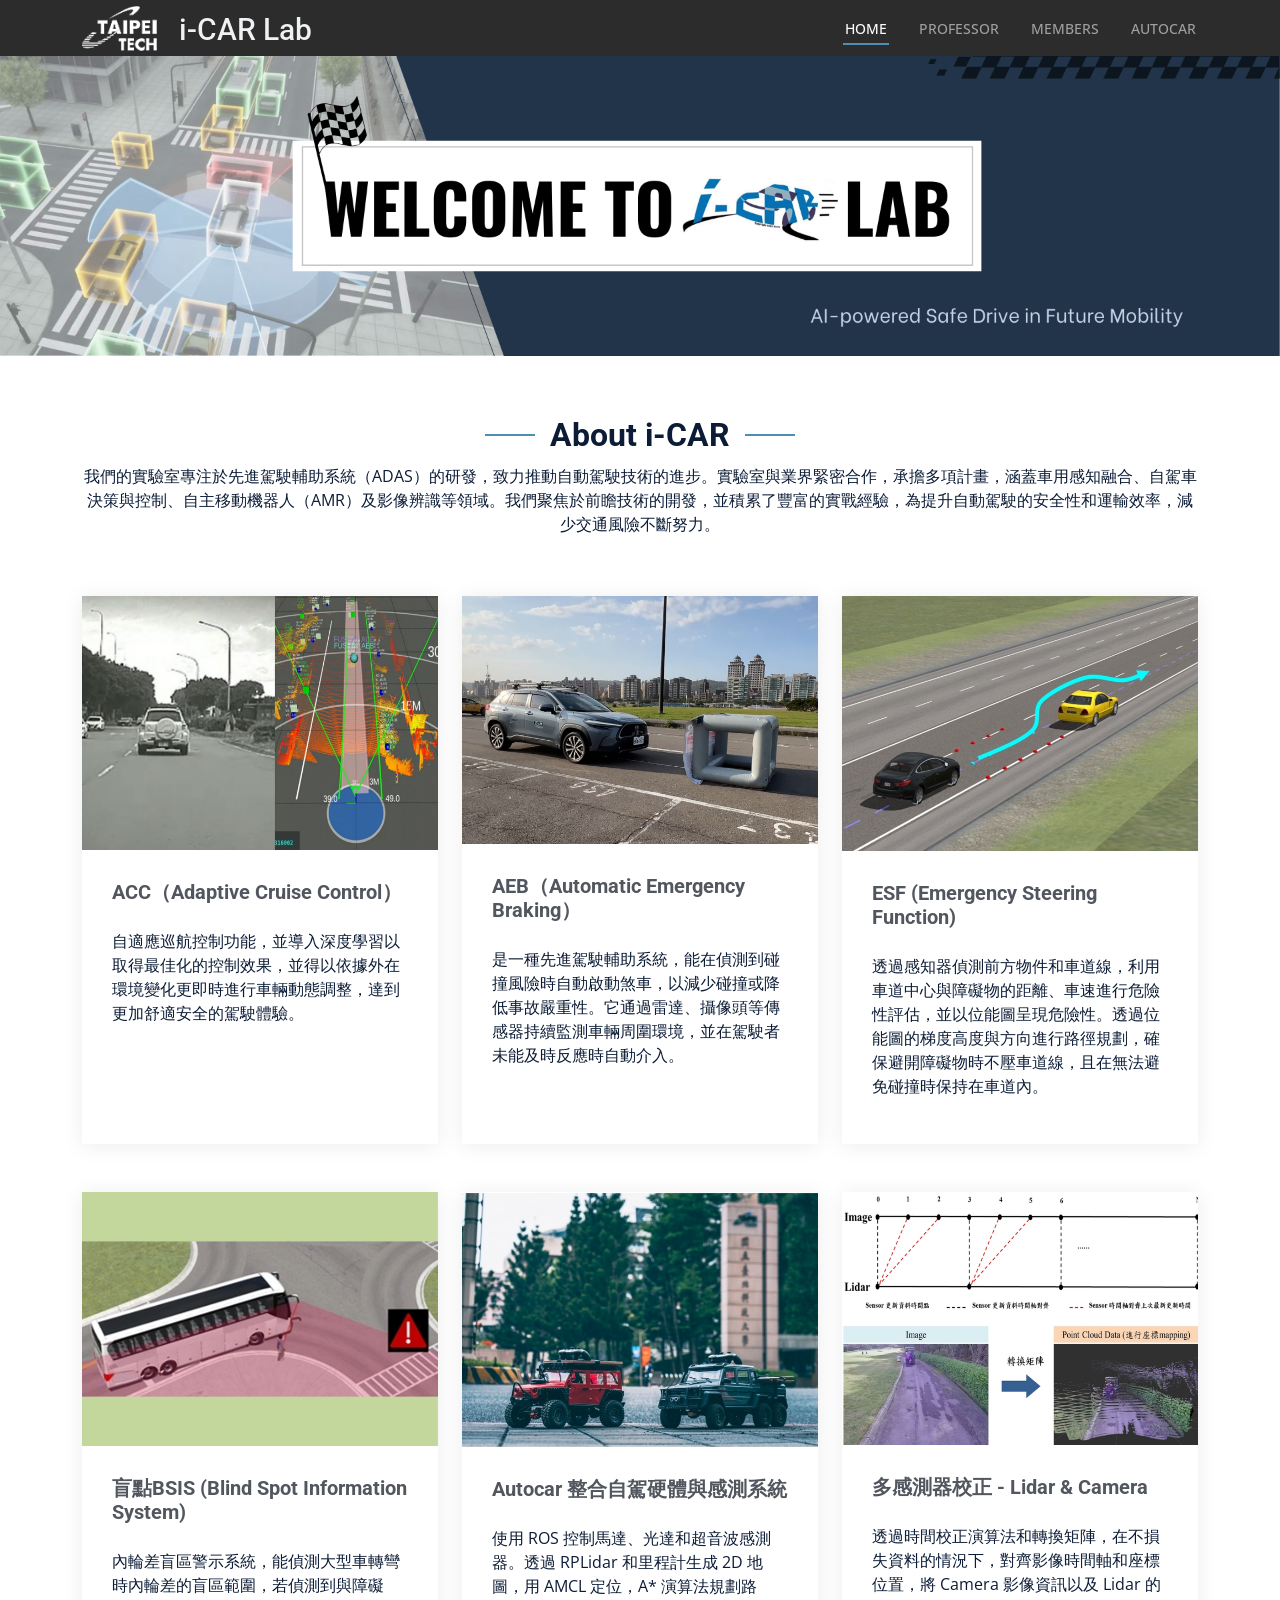
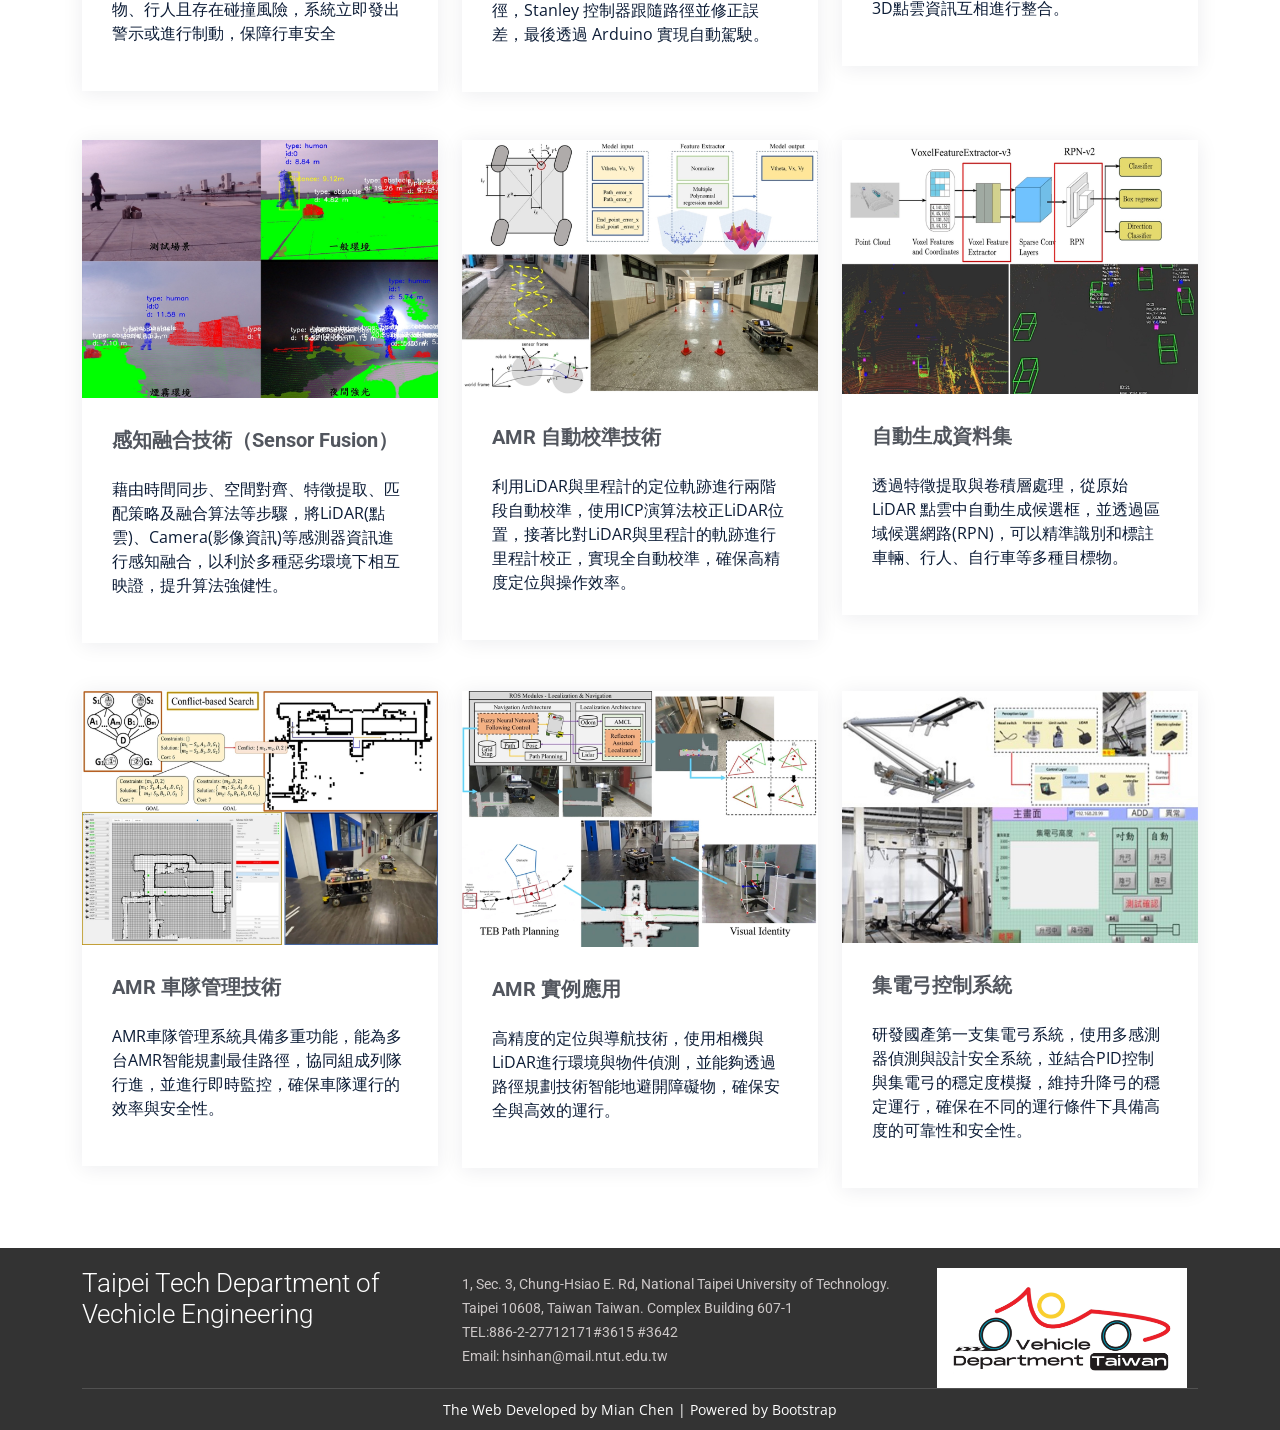
==== commit 8ef0df25: "校名" ====
--- a/index.html
+++ b/index.html
@@ -323,17 +323,15 @@
       <div class="container">
         <div class="row">
           <div class="col-lg-4 col-md-6 col-sm-12 footer-info " >
-            <h3>Department of Vechicle Engineering</h3>
-            <h5>Taipei Tech Department of Vechicle Engineering</h5>
+            <h3>Taipei Tech Department of Vechicle Engineering</h3>
           </div>  <!--End footer info column-->
 
           
           <div class="col-lg-5 col-md-6 col-sm-12 footer-address d-flex align-items-center">
             <p>
               1, Sec. 3, Chung-Hsiao E. Rd, National Taipei University of Technology.<br>
-              Taipei 10608, Taiwan Taiwan. Complex Building 607<br>
+              Taipei 10608, Taiwan Taiwan. Complex Building 607-1<br>
               TEL:886-2-27712171#3615 #3642<br>
-              FAX:886-2-2731-4990<br>
               Email: hsinhan@mail.ntut.edu.tw
           </p>
           </div><!-- End footer address column-->
--- a/assets/css/main.css
+++ b/assets/css/main.css
@@ -1922,6 +1922,15 @@
   padding: 15px;
 }
 
+.projects .portfolio-item h5 {
+  text-align: left; /* 讓文字置中 */
+  margin-top: 5px; /* 與上方內容間距 10px */
+  font-weight: 700;
+  margin-bottom: 6px;
+  font-size: 18px;
+  color: var(--color-secondary);
+}
+
 .projects .portfolio-content .portfolio-info h4 {
   font-size: 14px;
   padding: 5px 10px;
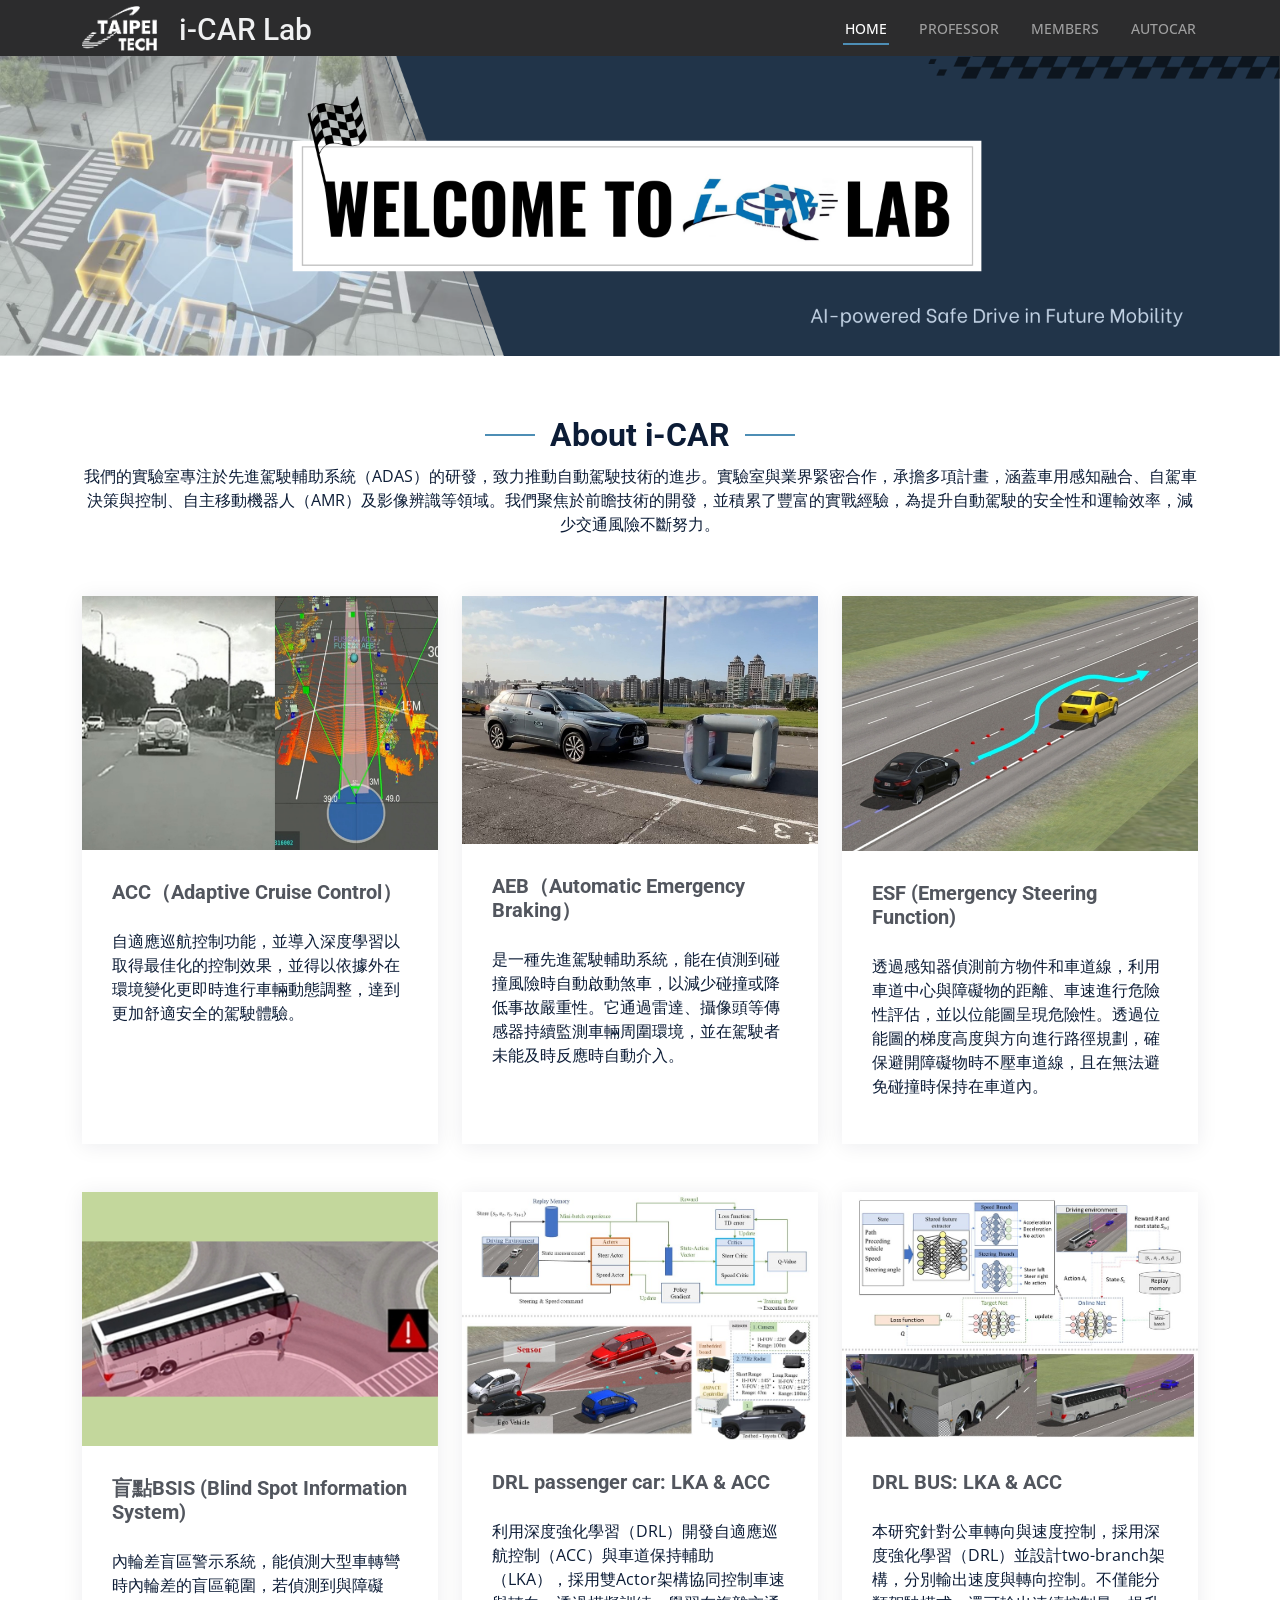
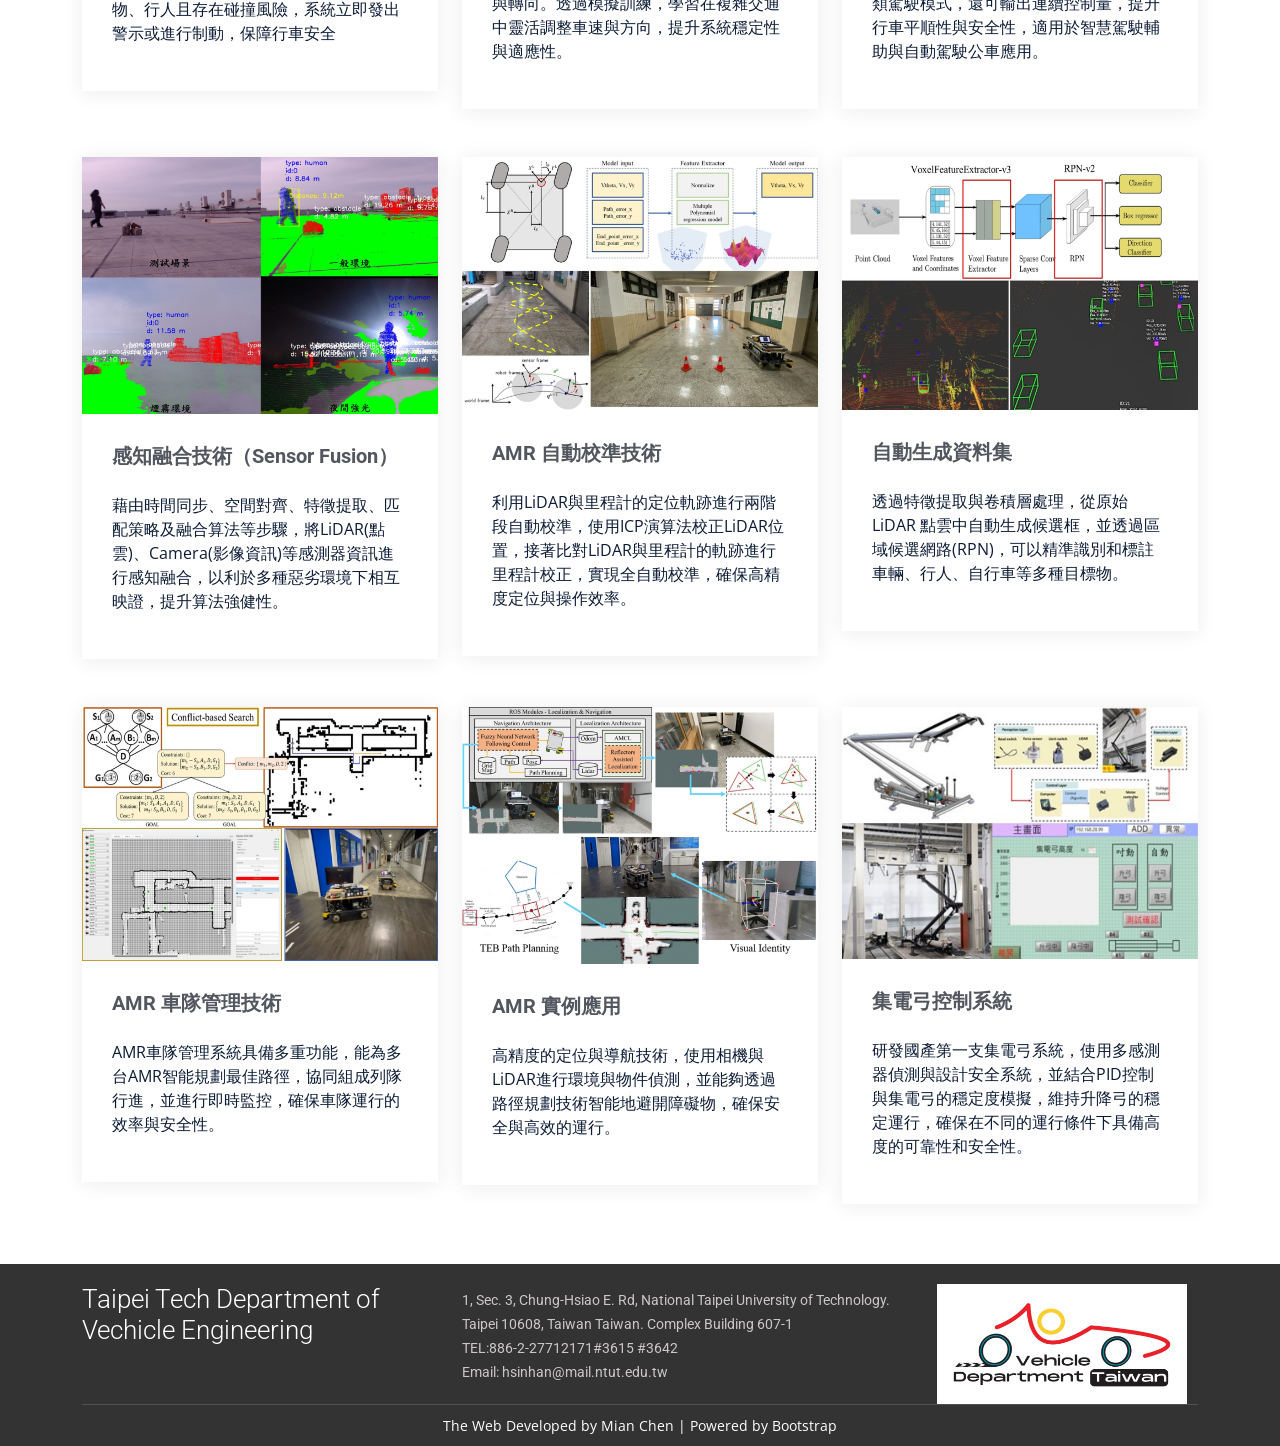
==== commit 8435e497: "更新主頁項目，與其他小錯誤" ====
--- a/index.html
+++ b/index.html
@@ -167,10 +167,10 @@
 
               <div class="post-content d-flex flex-column">
 
-                <h3 class="post-title">Autocar 整合自駕硬體與感測系統</h3>
-
-                <p>
-                  使用 ROS 控制馬達、光達和超音波感測器。透過 RPLidar 和里程計生成 2D 地圖，用 AMCL 定位，A* 演算法規劃路徑，Stanley 控制器跟隨路徑並修正誤差，最後透過 Arduino 實現自動駕駛。
+                <h3 class="post-title">DRL passenger car: LKA & ACC</h3>
+
+                <p>
+                  利用深度強化學習（DRL）開發自適應巡航控制（ACC）與車道保持輔助（LKA），採用雙Actor架構協同控制車速與轉向。透過模擬訓練，學習在複雜交通中靈活調整車速與方向，提升系統穩定性與適應性。
                 </p>
               </div>
 
@@ -185,9 +185,9 @@
               </div>
 
               <div class="post-content d-flex flex-column">
-                <h3 class="post-title">多感測器校正 - Lidar & Camera</h3>
-                <p>
-                  透過時間校正演算法和轉換矩陣，在不損失資料的情況下，對齊影像時間軸和座標位置，將 Camera 影像資訊以及 Lidar 的3D點雲資訊互相進行整合。
+                <h3 class="post-title">DRL BUS: LKA & ACC</h3>
+                <p>
+                  本研究針對公車轉向與速度控制，採用深度強化學習（DRL）並設計two-branch架構，分別輸出速度與轉向控制。不僅能分類駕駛模式，還可輸出連續控制量，提升行車平順性與安全性，適用於智慧駕駛輔助與自動駕駛公車應用。 
                 </p>
               </div>
 
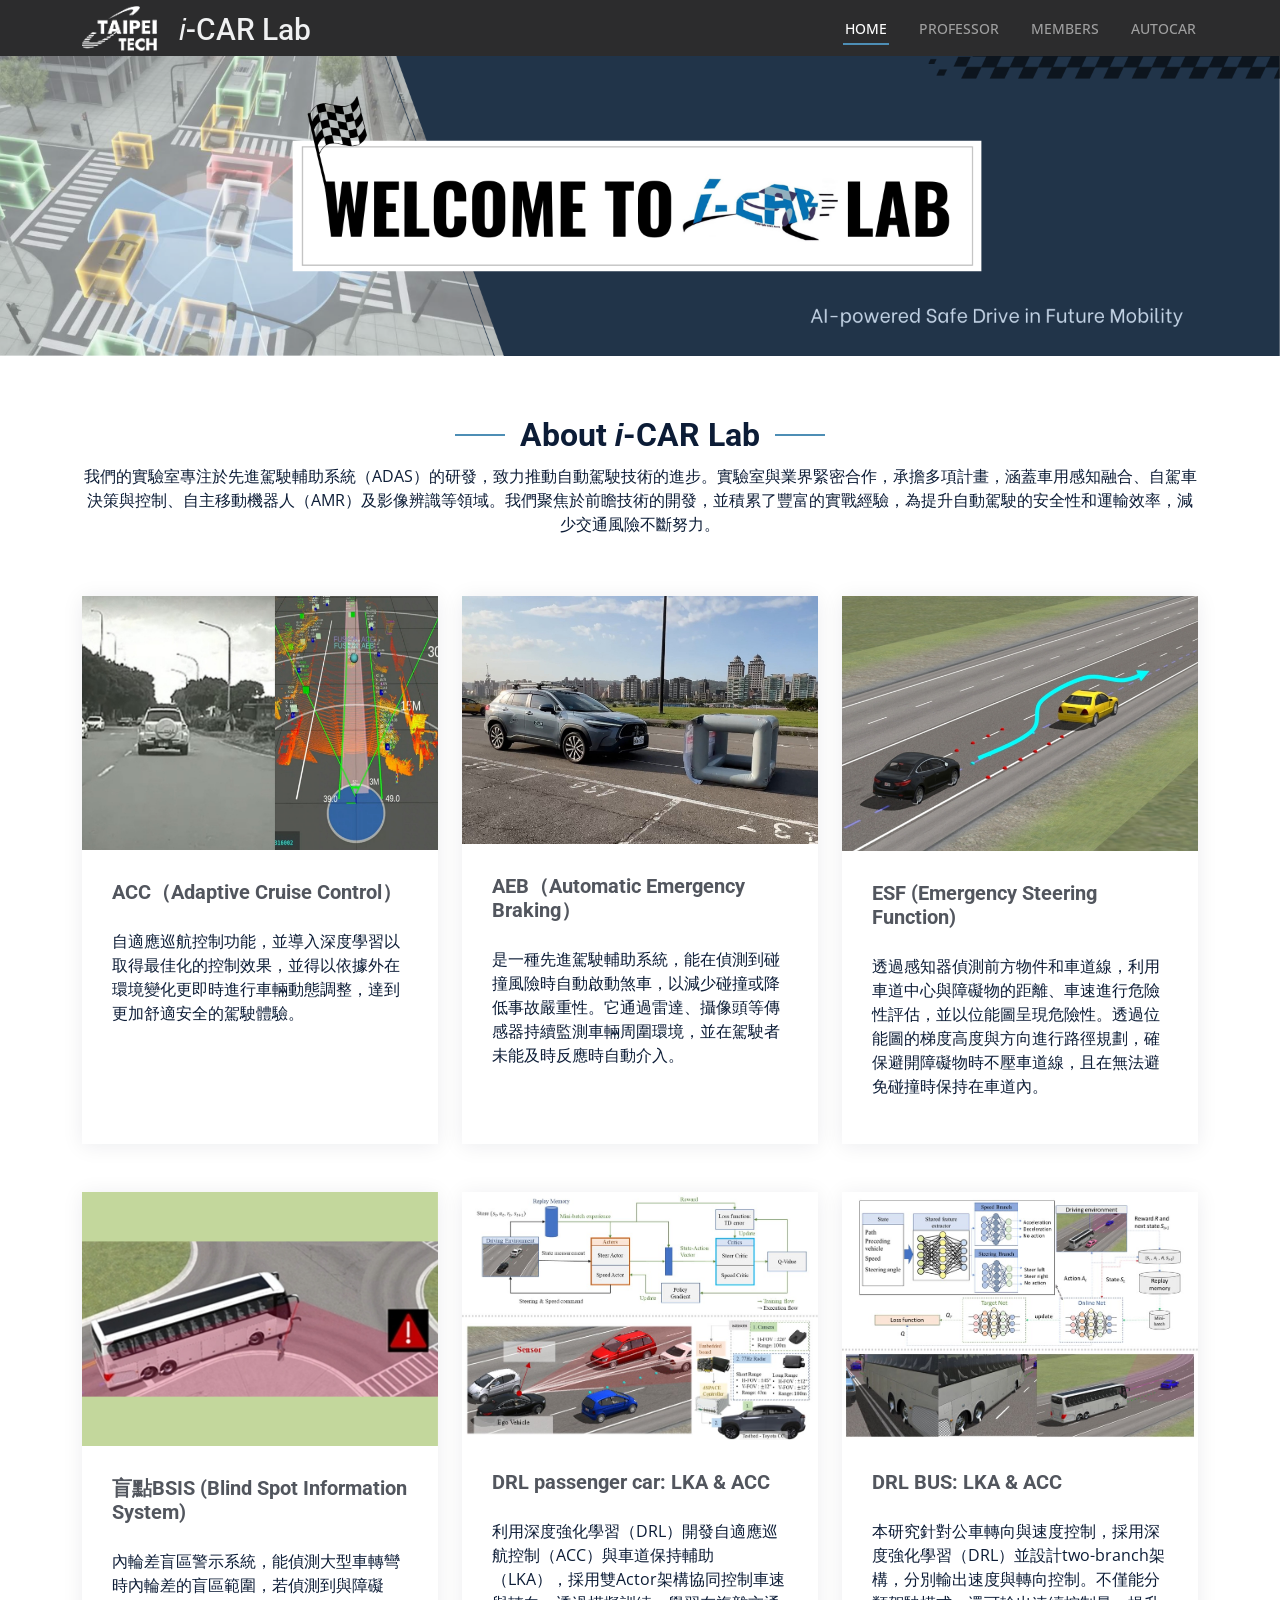
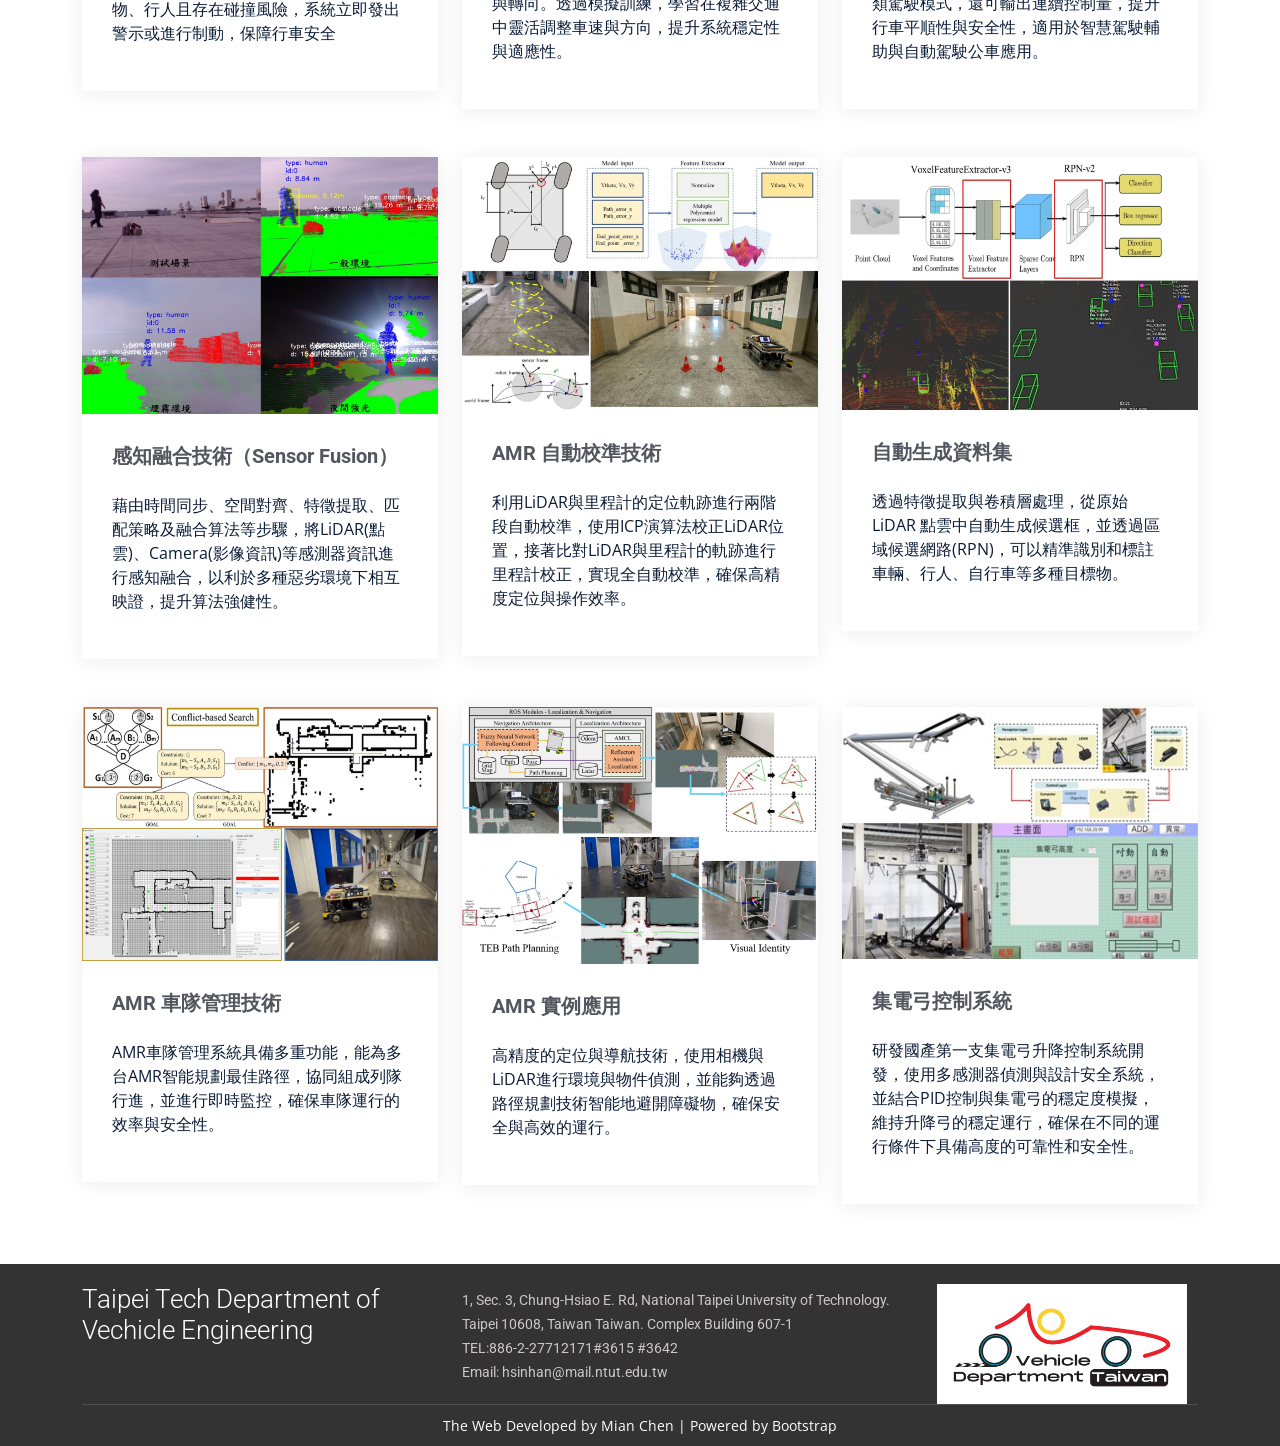
==== commit 0d6991fd: "i斜體" ====
--- a/index.html
+++ b/index.html
@@ -5,7 +5,7 @@
   <meta charset="utf-8">
   <meta content="width=device-width, initial-scale=1.0" name="viewport">
 
-  <title>i-CAR Lab</title>
+  <title>𝑖-CAR Lab</title>
   <meta content="" name="description">
   <meta content="" name="keywords">
 
@@ -45,7 +45,7 @@
      
       <a href="index.html"  class="logo d-flex align-items-center">
         <img src="assets/img/rpage_wLogo.png" >
-        <h1 class="test">	&ensp; i-CAR Lab</h1>
+        <h1 class="test">	&ensp;  <span class="italic">i</span>-CAR Lab</h1>
       </a>
      
       <nav id="navmenu" class="navmenu">
@@ -75,7 +75,7 @@
 
       <!-- Section Title -->
       <div class="container section-title" data-aos="fade-up">
-        <h2>About i-CAR</h2>
+        <h2>About <span class="italic">i</span>-CAR Lab</h2>
         <p>我們的實驗室專注於先進駕駛輔助系統（ADAS）的研發，致力推動自動駕駛技術的進步。實驗室與業界緊密合作，承擔多項計畫，涵蓋車用感知融合、自駕車決策與控制、自主移動機器人（AMR）及影像辨識等領域。我們聚焦於前瞻技術的開發，並積累了豐富的實戰經驗，為提升自動駕駛的安全性和運輸效率，減少交通風險不斷努力。
         </p>
       </div><!-- End Section Title -->
@@ -301,7 +301,7 @@
                 <h3 class="post-title">集電弓控制系統</h3>
 
                 <p>
-                  研發國產第一支集電弓系統，使用多感測器偵測與設計安全系統，並結合PID控制與集電弓的穩定度模擬，維持升降弓的穩定運行，確保在不同的運行條件下具備高度的可靠性和安全性。
+                  研發國產第一支集電弓升降控制系統開發，使用多感測器偵測與設計安全系統，並結合PID控制與集電弓的穩定度模擬，維持升降弓的穩定運行，確保在不同的運行條件下具備高度的可靠性和安全性。
                 </p>
               </div>
 
--- a/assets/css/main.css
+++ b/assets/css/main.css
@@ -332,6 +332,11 @@
   left: 0;
   right: 0;
 }
+
+.italic {
+  font-style: italic;
+}
+
 
 .test{
   font-size: 30px;
@@ -1155,33 +1160,106 @@
 .about .inner-title {
   font-size: 2.75rem;
   font-weight: 700;
-  margin: 30px 0;
-  margin-top: 40px;
+  margin: 10px 0;
   white-space: nowrap; /* 防止換行 */
+  text-align: center;
 }
 
 @media (min-width: 991px) {
   .about .inner-title {
-    max-width: 65%;
-    margin: 40px 0 80px 0; /* 調整大螢幕下的邊距 */
-  }
-}
-
+    max-width: 100%;
+    margin: 0px 0 20px 0;
+    text-align: left;
+  }
+}
+
+/* 內容區塊 */
 .about .our-story {
   padding: 30px;
   background-color: color-mix(in srgb, var(--default-color), transparent 96%);
-}
-
-@media (min-width: 991px) {
+  max-width: 100%;
+}
+
+.text-left {
+  display: flex;
+  justify-content: center; 
+  align-items: center;
+  text-align: center;
+  width: 100%;
+}
+
+.about-img-container {
+  position: relative;
+  max-width: 100%;
+  display: flex;
+  justify-content: center; 
+  align-items: center;
+}
+
+.about-img {
+  position: relative;
+  width: 100%;
+  max-width: 600px; /* 限制最大寬度 */
+  height: auto; /* 讓圖片高度不受限制 */
+  overflow: visible; /* 讓圖片可超出 */
+}
+
+.about-img img {
+
+  max-width: 100%;
+  height: auto;
+  display: block;
+  object-fit: contain;
+  object-position: center;
+}
+
+
+@media (min-width: 992px) {
+
   .about .our-story {
-    padding-right: 35%;
-    margin-top: -30px; /* 調整 margin-top 來避免移動 */
-  }
-}
-
+    text-align: left;
+    margin-top: 60px;
+  }
+
+  .about-img-container {
+    justify-content: flex-end; /* 靠右 */
+    align-items: flex-start; /* 讓圖片置頂 */
+  }
+
+  .about-img img {
+    position: relative;
+    top: 0;
+    left: 0;
+    max-height: none; /* 讓高度可擴展 */
+  }
+
+}
+
+/* RWD：小螢幕時圖片與內容上下排列 */
+@media (max-width: 991px) {
+  .about .row {
+    display: flex;
+    flex-direction: column;
+    align-items: center;
+  }
+
+  .about .about-img {
+    width: 100%;
+    min-height: 300px;
+    margin-bottom: 20px;
+    
+  }
+
+  .about .our-story {
+    max-width: 100%;
+    padding: 20px;
+    text-align: center;
+  }
+}
 .about .our-story h4 {
   text-transform: uppercase;
   font-size: 1.1rem;
+  text-align: left;
   color: color-mix(in srgb, var(--default-color), transparent 50%);
 }
 
@@ -1191,11 +1269,6 @@
   color: color-mix(in srgb, var(--default-color), transparent 20%);
 }
 
-
-.about .our-story p:last-child {
-  margin-bottom: 0;
-
-}
 
 .about ul {
   list-style: none;
@@ -1222,7 +1295,7 @@
 
 .about ul i {
   font-size: 1.25rem;
-  margin-right: 0.5rem;
+  margin-right:1rem;
   line-height: 1.2;
   color: var(--accent-color);
 }
@@ -1261,32 +1334,6 @@
 
 .about .watch-video .link-container a:hover {
   color: var(--accent-color);
-}
-
-.about .about-img {
-  min-height: 400px; /* 調整最小高度以縮小圖片 */
-  position: relative;
-}
-
-@media (min-width: 992px) {
-  .about .about-img {
-    position: absolute;
-    top: 10px;
-    right: 10%;
-    width: 30%; /* 設置寬度以縮小圖片 */
-    height: 600px; /* 調整高度以保持垂直長方形 */
-  }
-}
-
-.about .about-img img {
-  position: absolute;
-  inset: 0;
-  display: block;
-  width: 100%;
-  height: 100%;
-  object-fit: cover;
-  object-position: center;
-  z-index: 1;
 }
 
 /*--------------------------------------------------------------
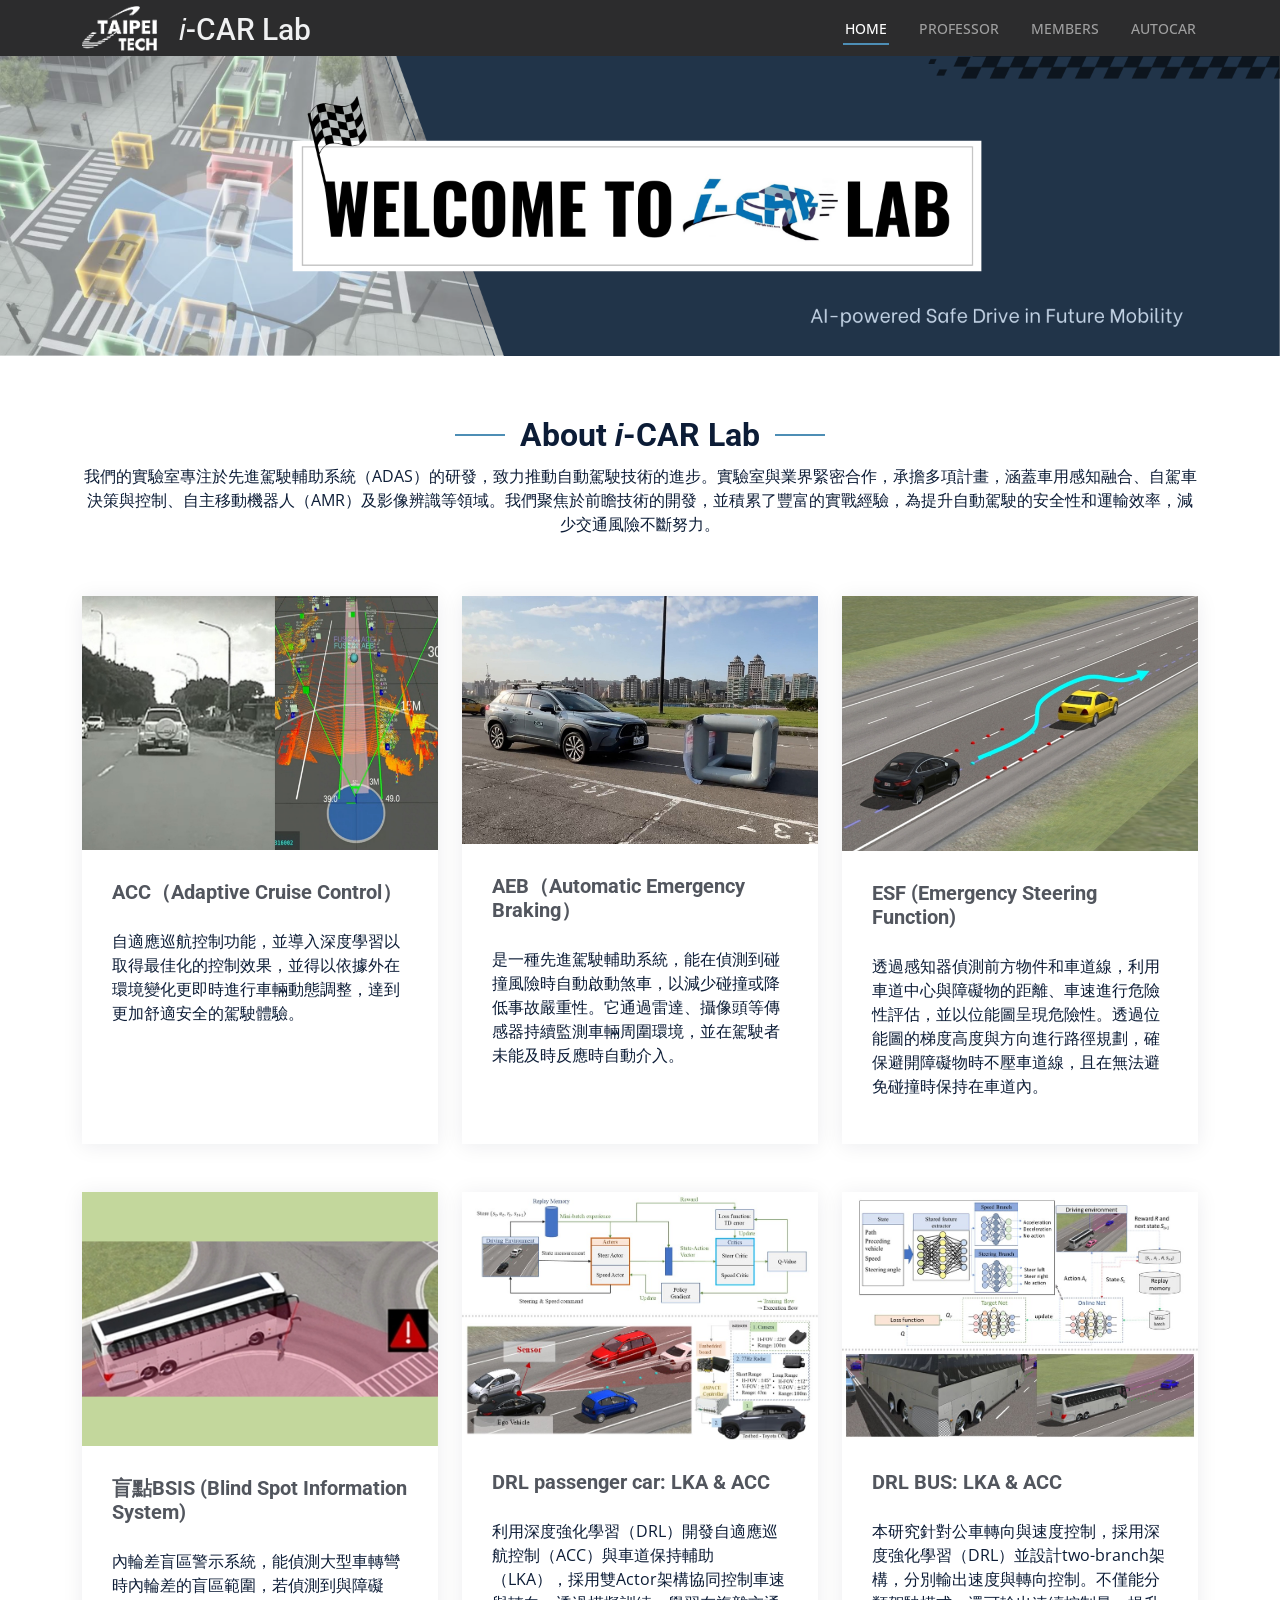
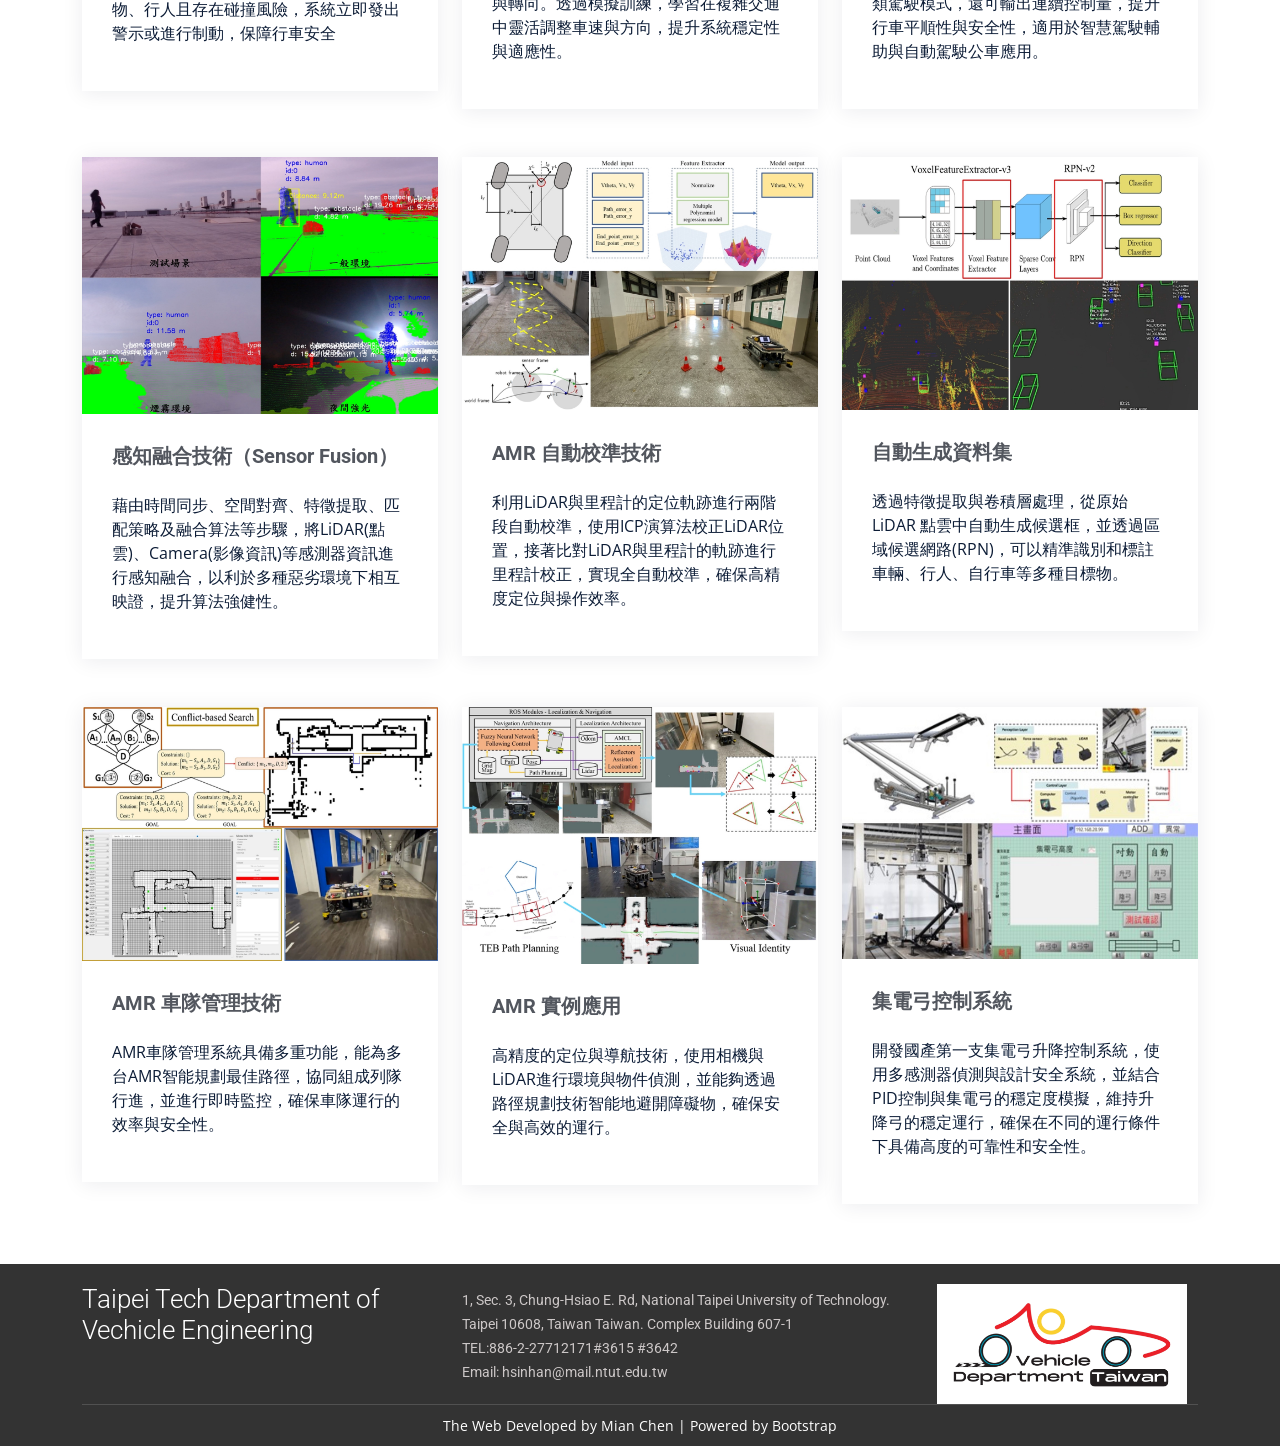
==== commit 25cb2d15: "集電工敘述調整" ====
--- a/index.html
+++ b/index.html
@@ -301,7 +301,7 @@
                 <h3 class="post-title">集電弓控制系統</h3>
 
                 <p>
-                  研發國產第一支集電弓升降控制系統開發，使用多感測器偵測與設計安全系統，並結合PID控制與集電弓的穩定度模擬，維持升降弓的穩定運行，確保在不同的運行條件下具備高度的可靠性和安全性。
+                  開發國產第一支集電弓升降控制系統，使用多感測器偵測與設計安全系統，並結合PID控制與集電弓的穩定度模擬，維持升降弓的穩定運行，確保在不同的運行條件下具備高度的可靠性和安全性。
                 </p>
               </div>
 
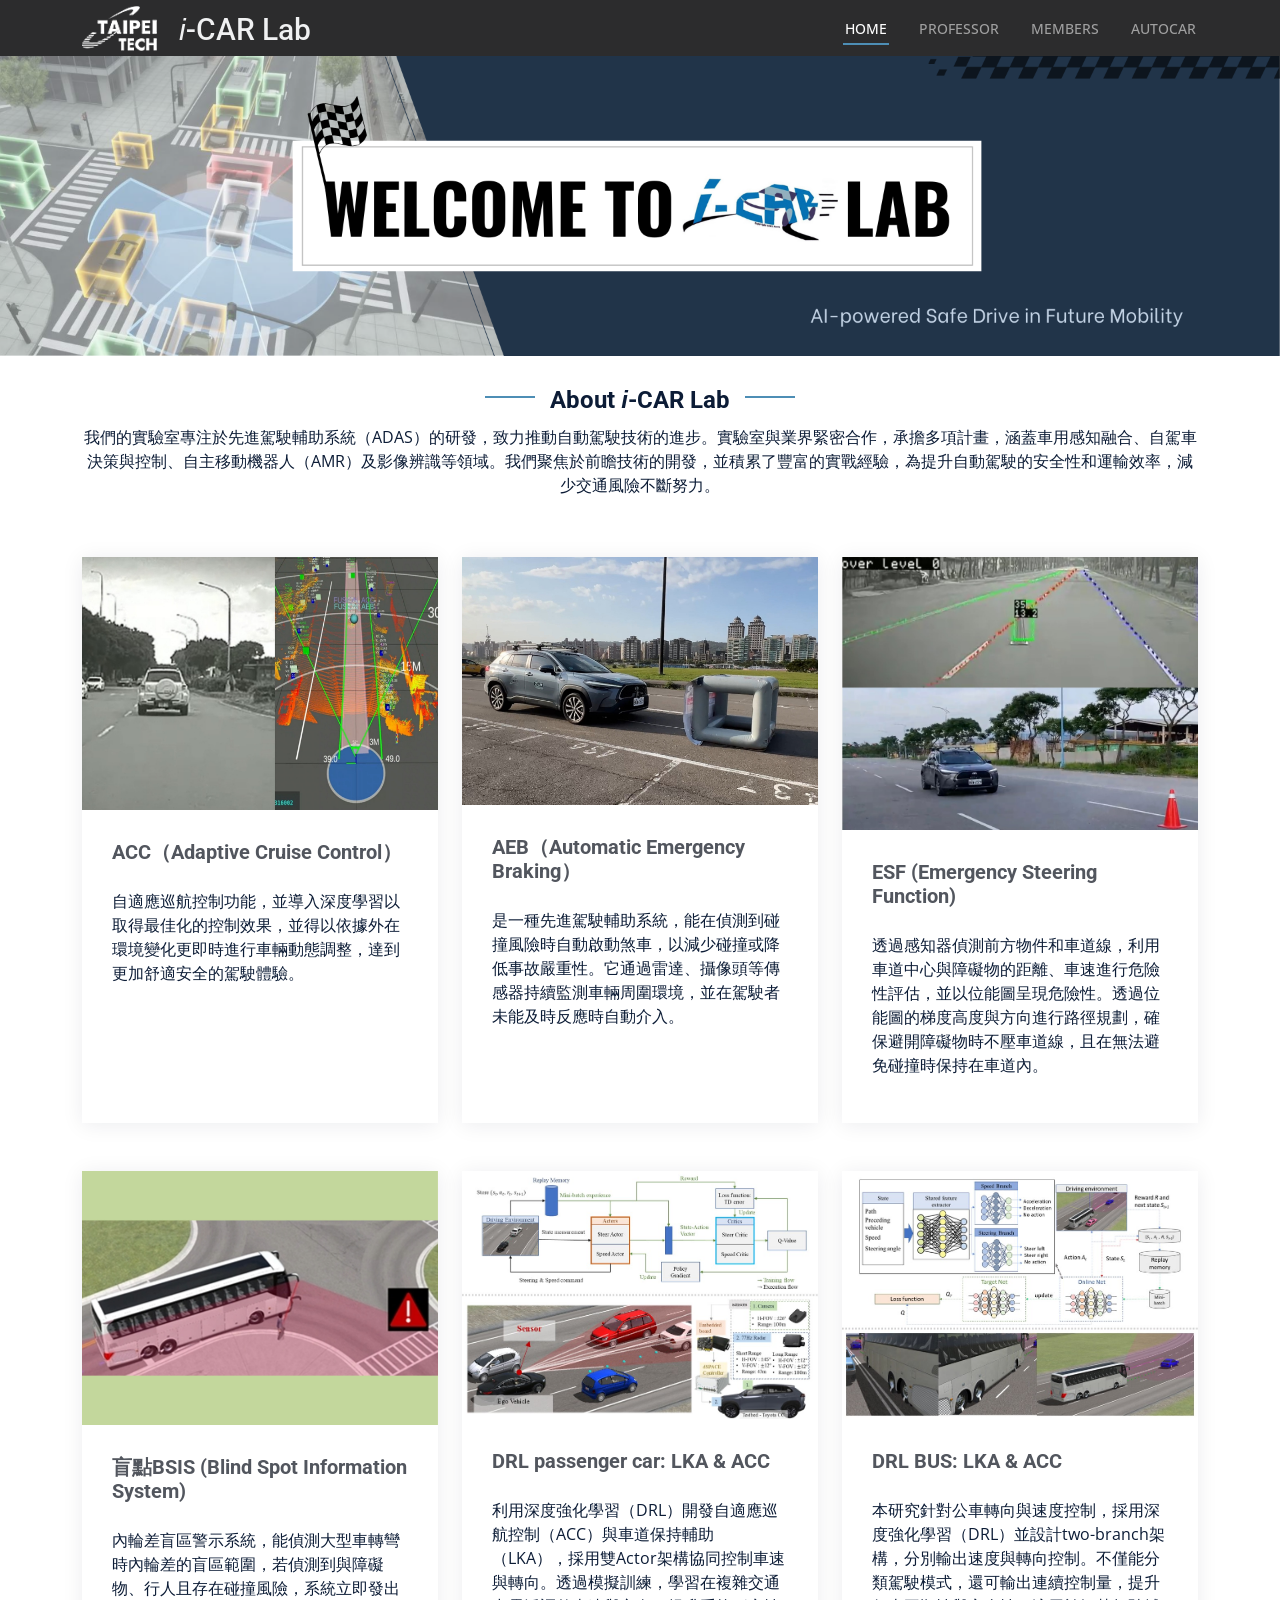
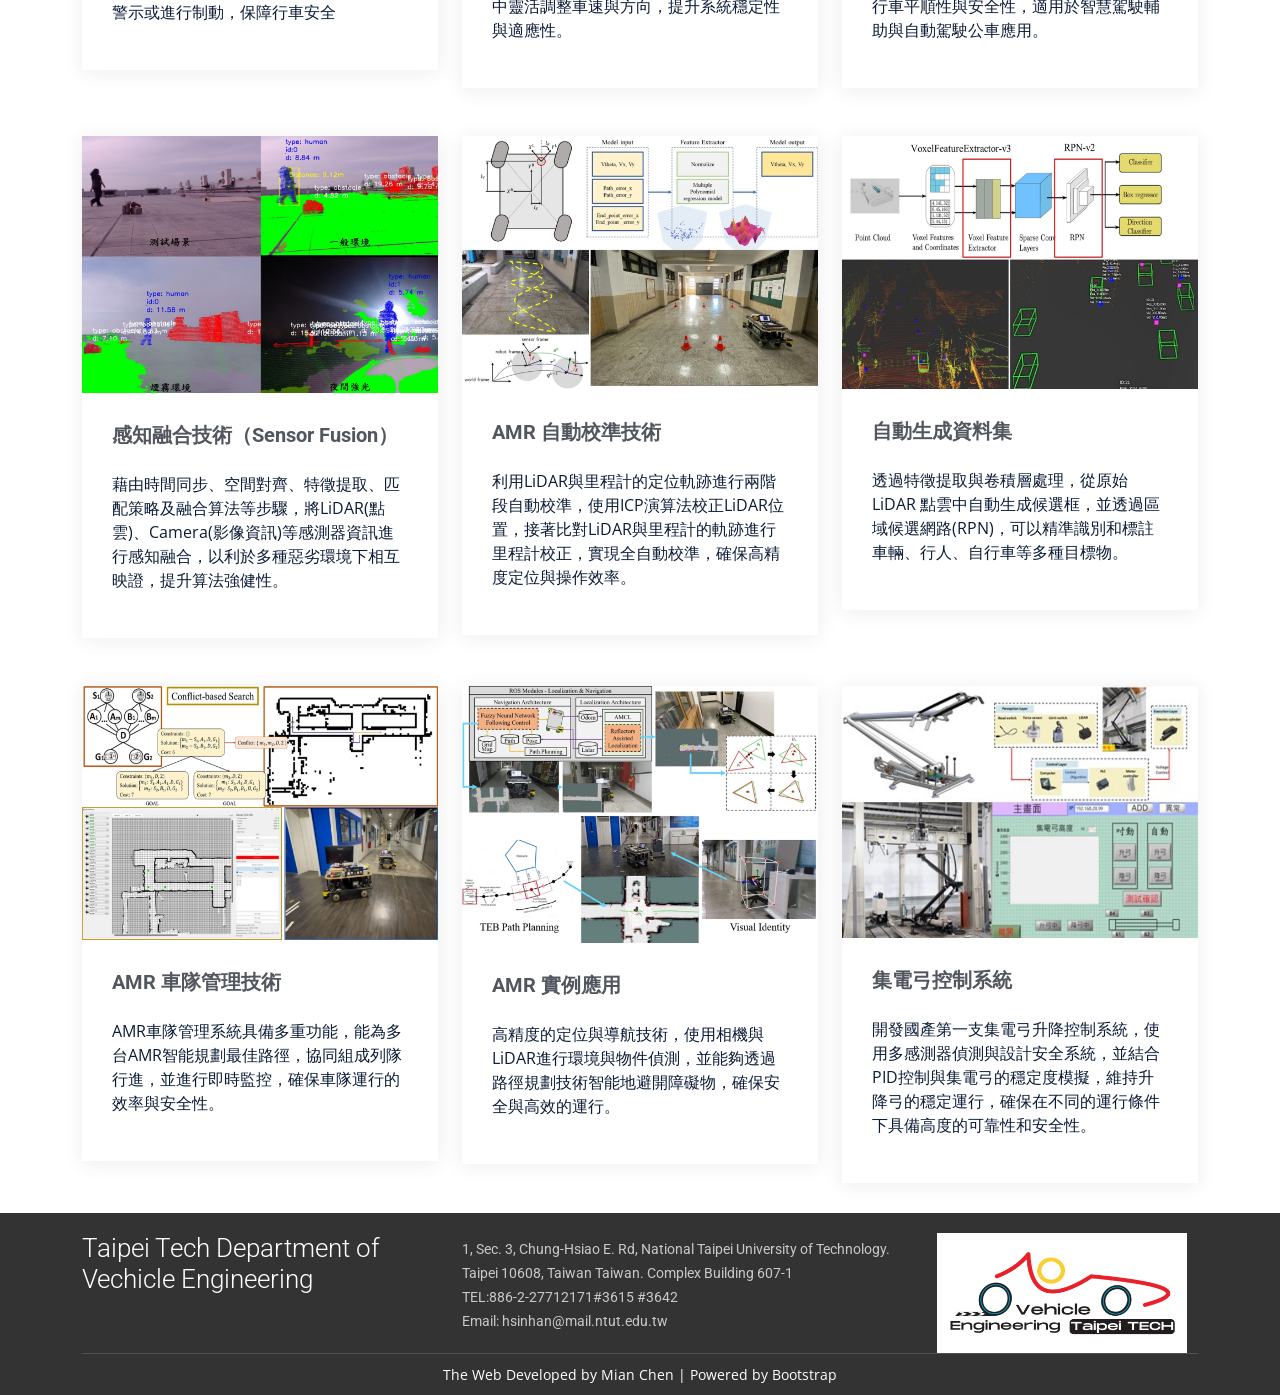
==== commit 2d62f9fd: "ESF更新" ====
--- a/index.html
+++ b/index.html
@@ -124,7 +124,7 @@
             <div class="post-item position-relative h-100">
 
               <div class="post-img position-relative overflow-hidden">
-                <img src="assets/img/blog/blog-3.jpg" class="img-fluid" alt="">
+                <img src="assets/img/blog/blog-3.png" class="img-fluid" alt="">
               </div>
 
               <div class="post-content d-flex flex-column">
--- a/assets/css/main.css
+++ b/assets/css/main.css
@@ -65,7 +65,7 @@
 h3,
 h4,
 h5,
-h6 {
+h6 { 
   font-family: var(--font-primary);
 }
 
@@ -87,7 +87,7 @@
 .section {
   color: var(--default-color);
   background-color: var(--background-color);
-  padding: 60px 0;
+  padding: 30px 0px;
   scroll-margin-top: 92px;
   overflow: clip;
 }
@@ -97,6 +97,14 @@
   .section {
     scroll-margin-top: 76px;
   }
+  
+  .section-title h2 {
+    font-size: 32px;
+    font-weight: 700;
+    position: relative;
+  }
+  
+
 }
 
 /*--------------------------------------------------------------
@@ -109,7 +117,7 @@
 }
 
 .section-title h2 {
-  font-size: 32px;
+  font-size: 24px;
   font-weight: 700;
   position: relative;
 }
@@ -1158,7 +1166,7 @@
 # About Section
 --------------------------------------------------------------*/
 .about .inner-title {
-  font-size: 2.75rem;
+  font-size: 1.75rem;
   font-weight: 700;
   margin: 10px 0;
   white-space: nowrap; /* 防止換行 */
@@ -1167,6 +1175,7 @@
 
 @media (min-width: 991px) {
   .about .inner-title {
+    font-size: 2.75rem;
     max-width: 100%;
     margin: 0px 0 20px 0;
     text-align: left;
@@ -1235,27 +1244,6 @@
 
 }
 
-/* RWD：小螢幕時圖片與內容上下排列 */
-@media (max-width: 991px) {
-  .about .row {
-    display: flex;
-    flex-direction: column;
-    align-items: center;
-  }
-
-  .about .about-img {
-    width: 100%;
-    min-height: 300px;
-    margin-bottom: 20px;
-    
-  }
-
-  .about .our-story {
-    max-width: 100%;
-    padding: 20px;
-    text-align: center;
-  }
-}
 .about .our-story h4 {
   text-transform: uppercase;
   font-size: 1.1rem;
@@ -1264,9 +1252,10 @@
 }
 
 .about .our-story h3 {
-  font-size: 2.25rem;
+  font-size: 1.5rem;
   font-weight: 700;
   color: color-mix(in srgb, var(--default-color), transparent 20%);
+  text-align: center;
 }
 
 
@@ -1281,7 +1270,6 @@
   display: flex;
   align-items: center;
   overflow: hidden; /* 防止文字超出邊界 */
-  white-space: nowrap; /* 防止自動換行 */
   text-overflow: ellipsis; /* 文字超出顯示省略號 */
 }
 
@@ -1291,8 +1279,21 @@
     overflow: visible; /* 大螢幕上顯示完整文字 */
     text-overflow: clip; /* 大螢幕上不顯示省略號 */
   }
-}
-
+
+  .about .our-story h3 {
+    font-size: 2.25rem;
+    font-weight: 700;
+    color: color-mix(in srgb, var(--default-color), transparent 20%);
+  }
+}
+
+.about p {
+  font-size: 1.5rem;
+  margin-right:1rem;
+  line-height: 1.2;
+  text-align: center;
+  color: color-mix(in srgb, var(--default-color), transparent 20%);
+}
 .about ul i {
   font-size: 1.25rem;
   margin-right:1rem;
@@ -1542,6 +1543,8 @@
 /*--------------------------------------------------------------
 # Projet Details Section
 --------------------------------------------------------------*/
+
+
 .project-details .portfolio-details-slider img {
   width: 100%;
 }
@@ -1711,7 +1714,7 @@
 # HomePage Hero Section
 --------------------------------------------------------------*/
 #homepage {
-  width: 100%;
+  width: 100vw;
   height: auto;
   position: relative;
   background-image: url('assets/img/hero.png'); /* 設置背景圖片 */
@@ -1723,7 +1726,7 @@
 
 #homepage .homepage-container {
   width: 100%;
-  max-width: 1920px; /* 設定最大寬度與圖片寬度一致 */
+  max-width: none; /*1920px 設定最大寬度與圖片寬度一致 */
   overflow: hidden; /* 確保圖片不會超出容器範圍 */
 }
 
@@ -1735,6 +1738,7 @@
 
 #homepage .homepage-logo img {
   display: block;
+  margin: 0 auto;     /* 水平置中 */
   max-width: 100%;
   height: auto;
 }
@@ -1911,7 +1915,11 @@
 /*--------------------------------------------------------------
 # AutoCar Posts Section
 --------------------------------------------------------------*/
-
+.autocar-title {
+  background-color: #f5f6f7;  
+  padding-top: 60px;
+  padding-bottom: 30px;
+}
 .projects .portfolio-flters {
   padding: 0;
   margin: 0 auto 20px auto;
@@ -1959,6 +1967,37 @@
   transition: 0.3s;
 }
 
+
+.video-btn img {
+  width: 450px;          /* 固定寬度 */
+  height: 250px;         /* 固定高度 */
+  object-fit: cover;     /* 保持比例、裁切填滿框框 */
+  border-radius: 8px;    /* 圓角可選 */
+  cursor: pointer;
+  transition: 0.3s;
+  border: 2px solid transparent;
+}
+
+.video-btn img:hover {
+  border-color: #194059; /* 滑鼠移上時高亮邊框 */
+}
+
+/* 整體頁面底色（類似灰白） */
+.page-background {
+  background-color: #f5f6f7;
+  padding: 80px 0;
+}
+
+/* 單個車輛卡片區塊樣式 */
+.vehicle-card {
+  background-color: #ffffff;
+  box-shadow: 0 0 30px rgba(0, 0, 0, 0.05);
+  padding: 40px 20px;
+  border-radius: 8px;
+  margin-bottom: 50px;
+}
+
+
 .projects .portfolio-content .portfolio-info {
   opacity: 0;
   position: absolute;
